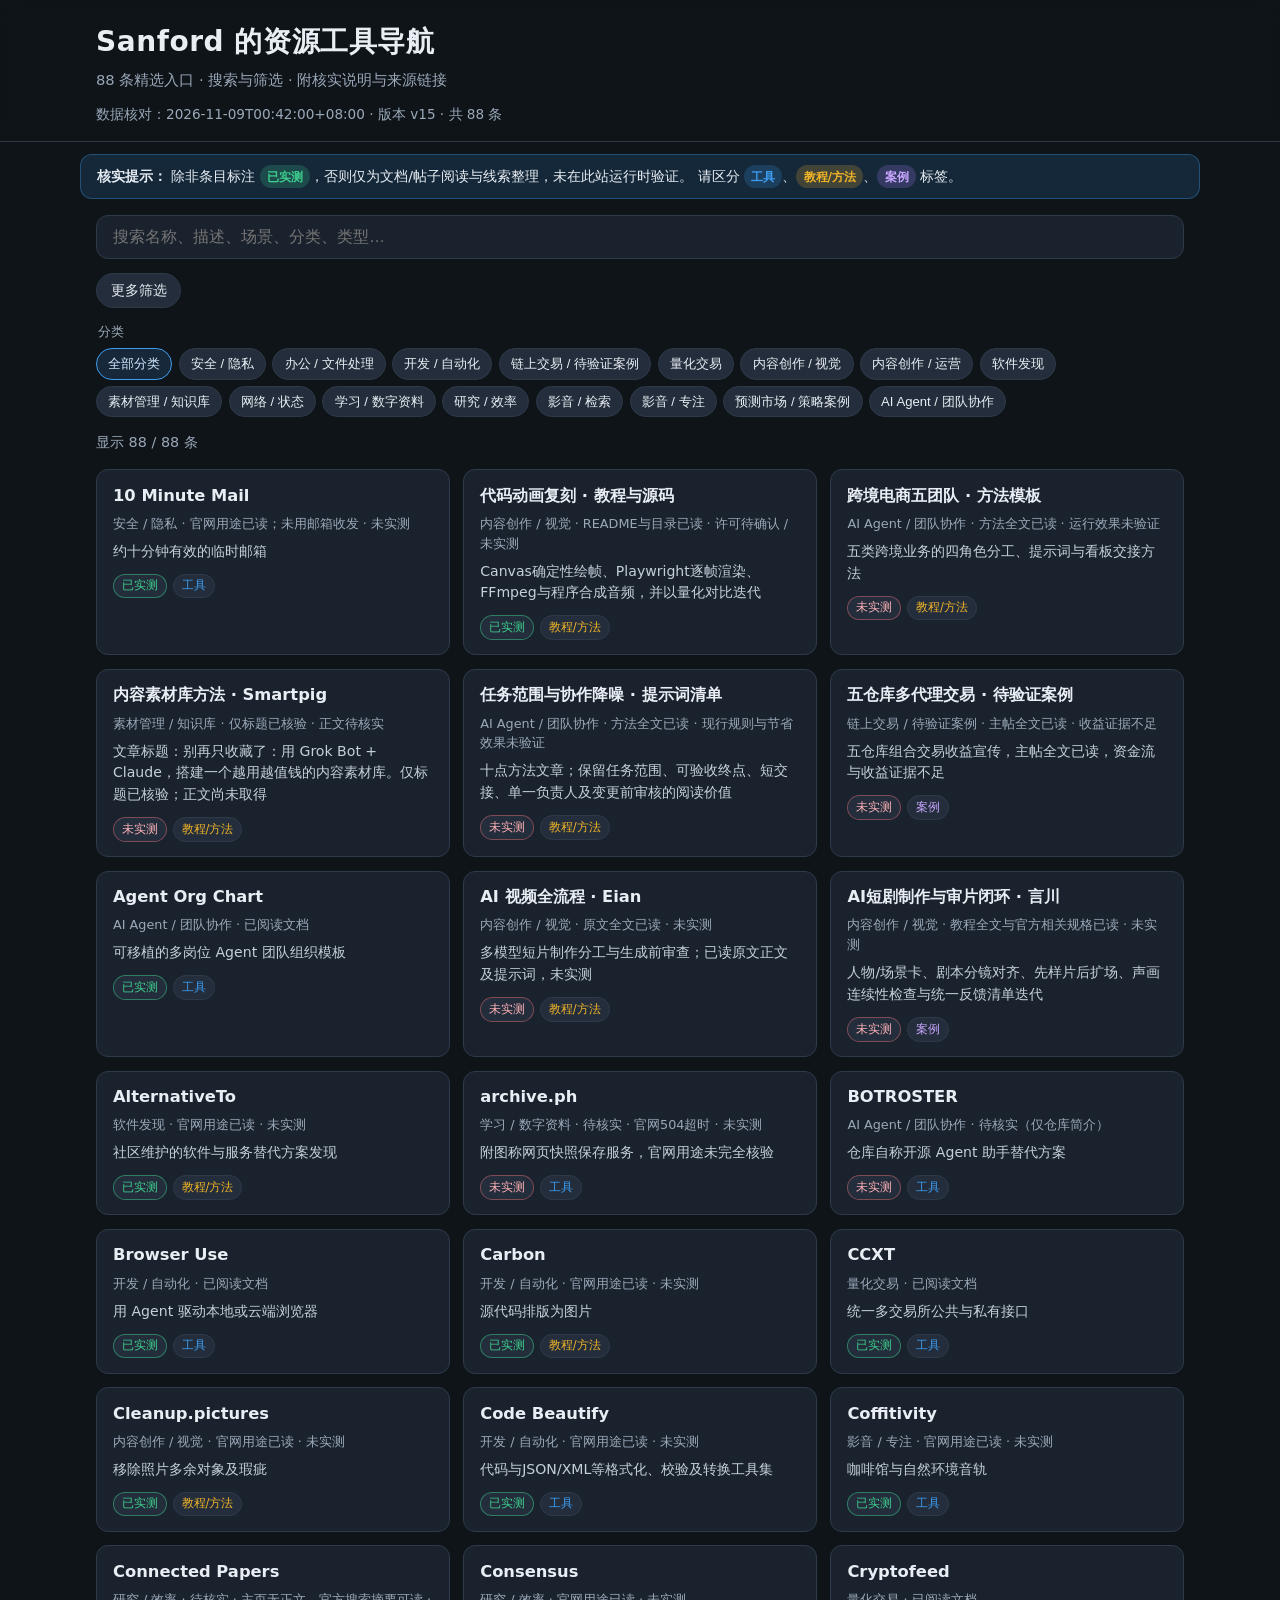
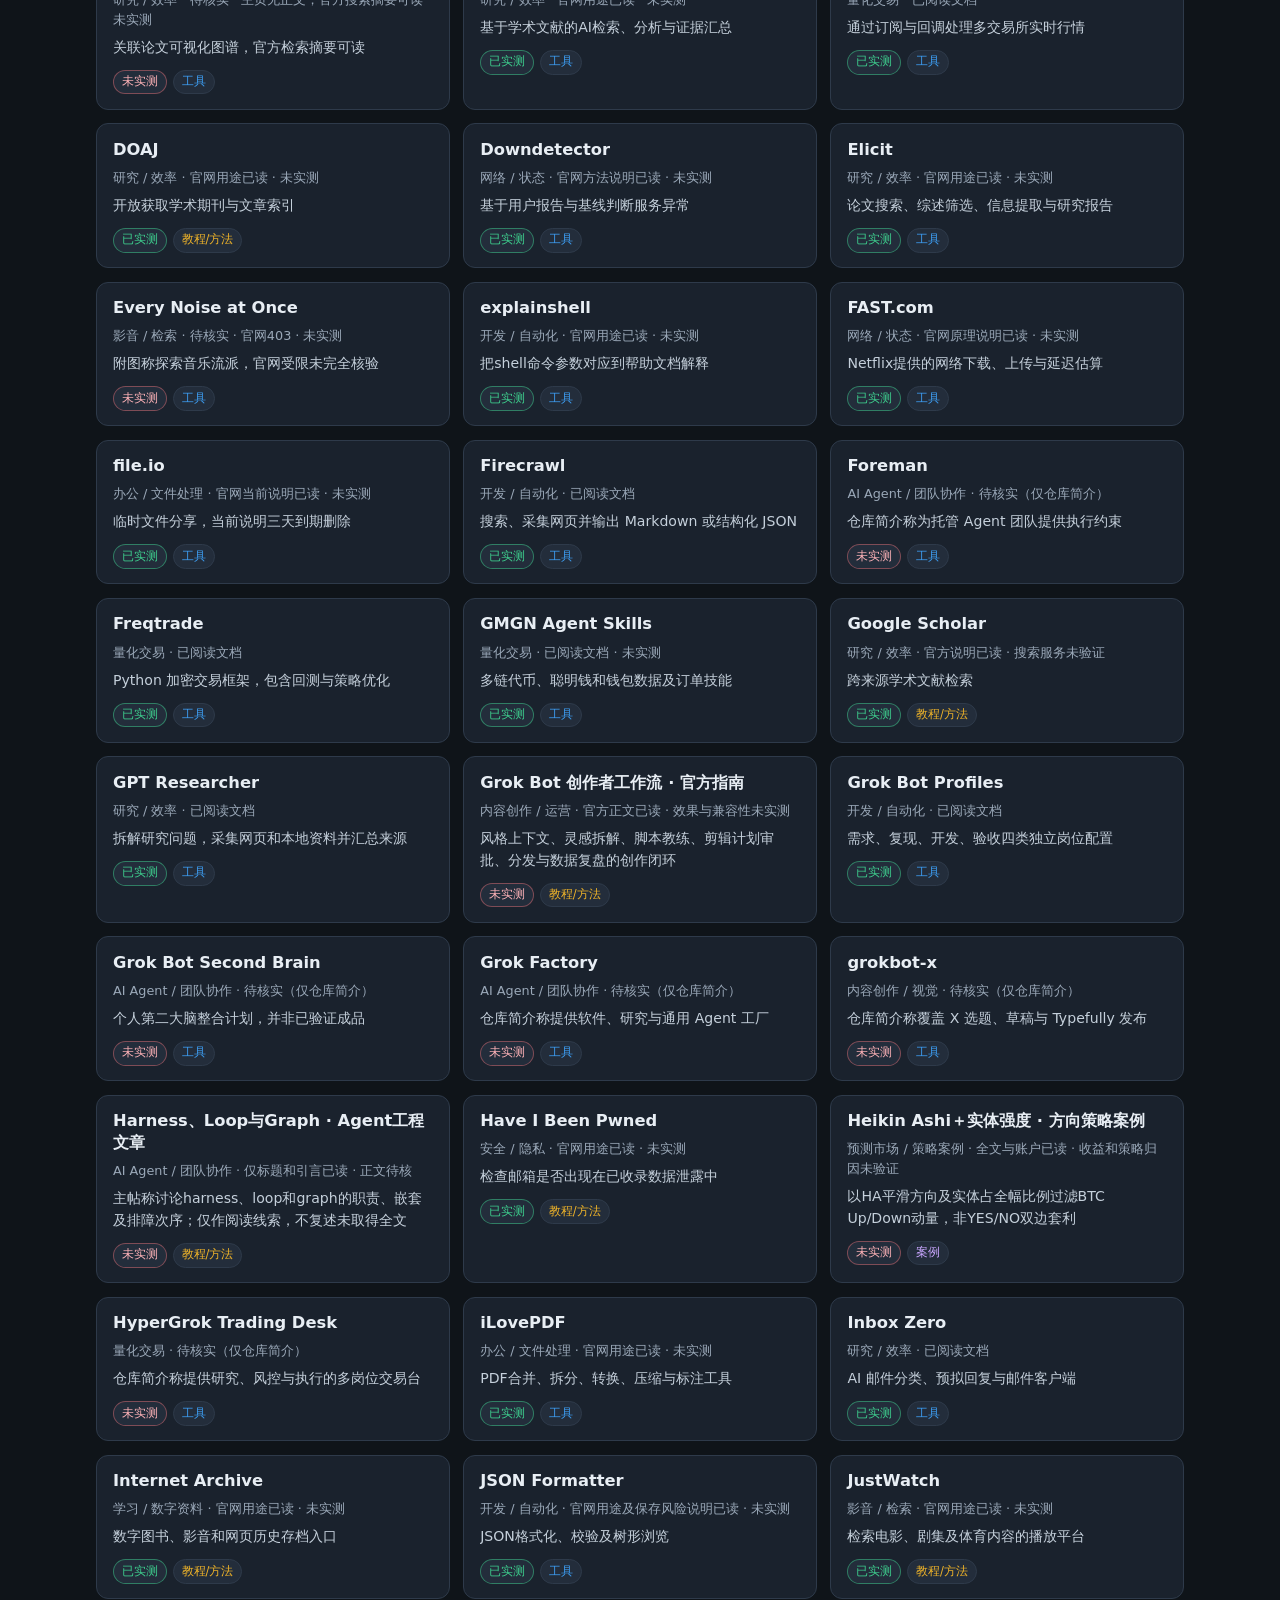
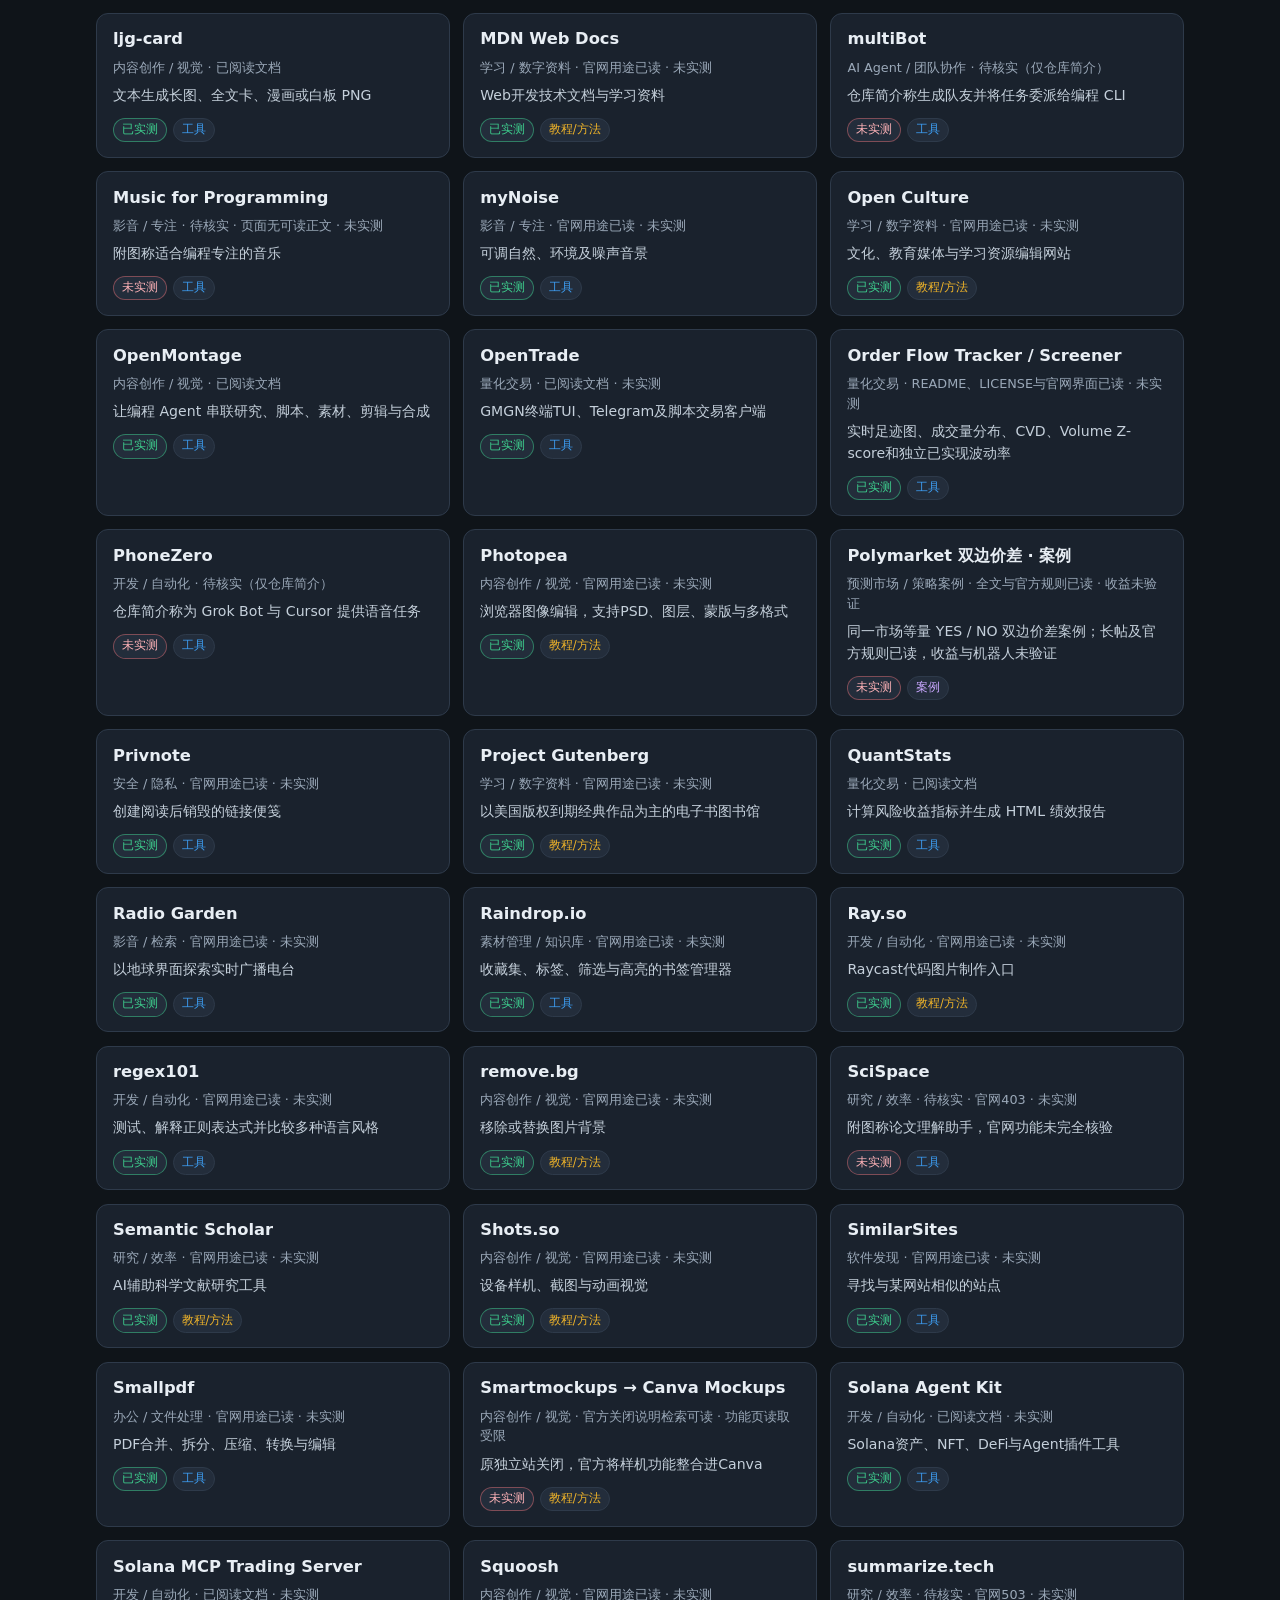
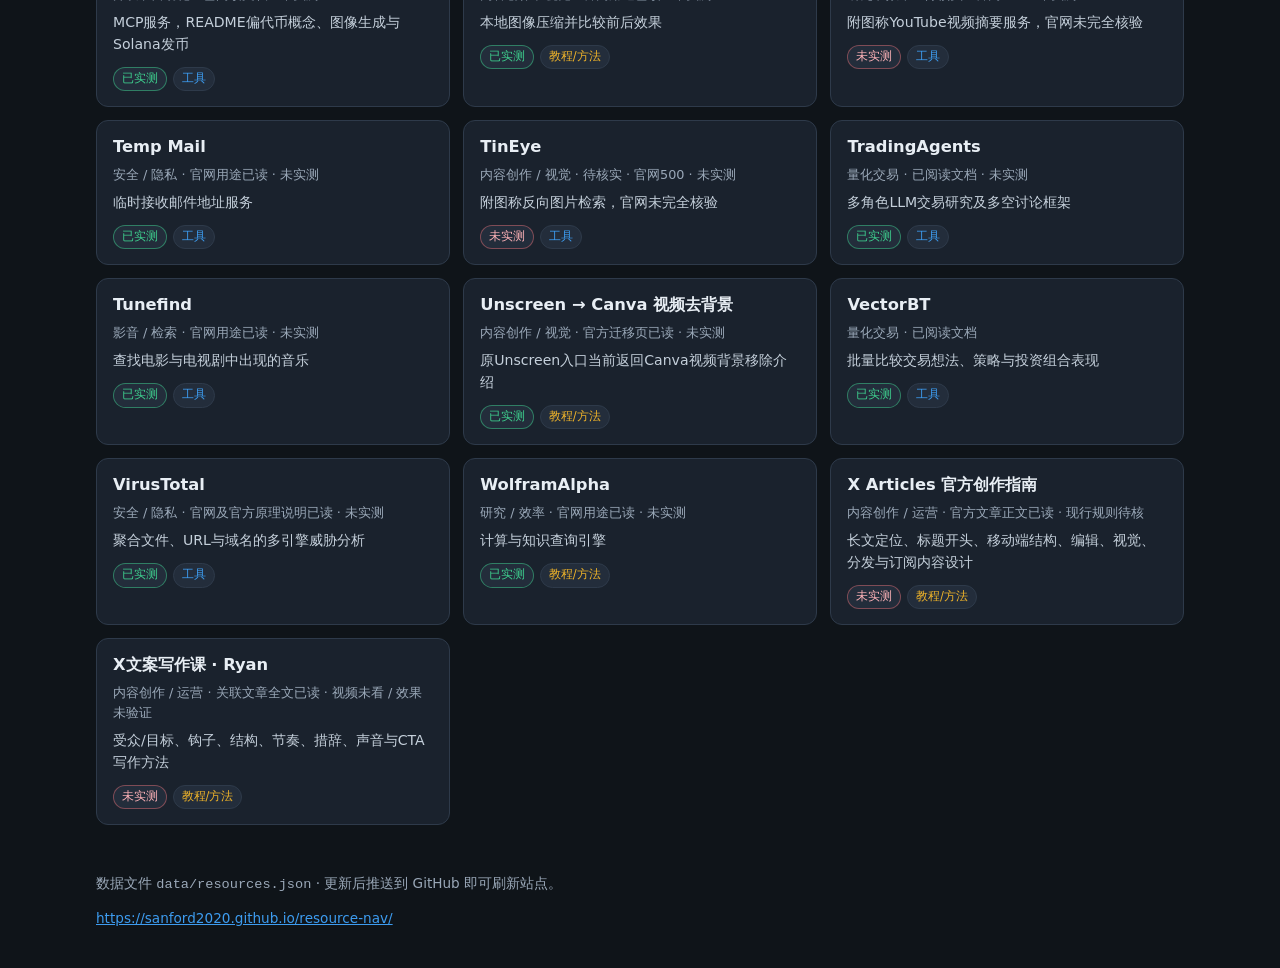
==== index.html @ 9427802a "Add Chinese static resource navigation site for GitHub Pages Ship index.html with search, filters, s" ====
<!DOCTYPE html>
<html lang="zh-CN">
<head>
  <meta charset="UTF-8" />
  <meta name="viewport" content="width=device-width, initial-scale=1" />
  <meta name="description" content="Sanford  curated tools, tutorials, and case studies with verification notes." />
  <title>Sanford 的资源工具导航</title>
  <link rel="stylesheet" href="styles.css" />
</head>
<body>
  <header class="site-header">
    <div class="header-inner">
      <div class="brand">
        <h1>Sanford 的资源工具导航</h1>
        <p class="tagline">88 条精选入口 · 搜索与筛选 · 附核实说明与来源链接</p>
      </div>
      <div class="meta-bar" id="metaBar" aria-live="polite"></div>
    </div>
  </header>

  <aside class="caveat-banner" role="note">
    <strong>核实提示：</strong>
    除非条目标注 <span class="pill pill-ok">已实测</span>，否则仅为文档/帖子阅读与线索整理，未在此站运行时验证。
    请区分 <span class="kind kind-tool">工具</span>、<span class="kind kind-tutorial">教程/方法</span>、<span class="kind kind-case">案例</span> 标签。
  </aside>

  <main class="layout">
  <section class="controls" aria-label="筛选与排序">
    <label class="search-wrap">
      <span class="visually-hidden">关键词搜索</span>
      <input type="search" id="searchInput" placeholder="搜索名称、描述、场景、分类、类型…" autocomplete="off" />
    </label>

    <button type="button" class="toggle-advanced" id="toggleAdvanced" aria-expanded="false" aria-controls="advancedFilters">
      更多筛选
    </button>

    <div id="advancedFilters" class="advanced-filters" hidden>
      <fieldset class="filter-group">
        <legend>核实状态</legend>
        <div class="chip-row" id="verifiedFilters" role="group" aria-label="核实状态筛选">
          <button type="button" class="chip is-active" data-verified="all">全部</button>
          <button type="button" class="chip" data-verified="true">已实测</button>
          <button type="button" class="chip" data-verified="false">未实测</button>
        </div>
      </fieldset>

      <fieldset class="filter-group">
        <legend>状态关键词</legend>
        <div class="chip-row" id="statusFilters" role="group" aria-label="状态筛选">
          <button type="button" class="chip is-active" data-status="all">不限</button>
          <button type="button" class="chip" data-status="已实测">含「已实测」</button>
          <button type="button" class="chip" data-status="待核">含「待核」</button>
          <button type="button" class="chip" data-status="已读">含「已读」</button>
          <button type="button" class="chip" data-status="未核实">含「未核实」</button>
        </div>
      </fieldset>

      <fieldset class="filter-group">
        <legend>内容性质</legend>
        <div class="chip-row" id="kindFilters" role="group" aria-label="内容性质">
          <button type="button" class="chip is-active" data-kind="all">全部</button>
          <button type="button" class="chip" data-kind="tool">偏工具</button>
          <button type="button" class="chip" data-kind="tutorial">偏教程</button>
          <button type="button" class="chip" data-kind="case">偏案例</button>
        </div>
      </fieldset>

      <div class="sort-row">
        <label for="sortSelect">排序</label>
        <select id="sortSelect">
          <option value="name-asc">名称 A→Z</option>
          <option value="name-desc">名称 Z→A</option>
          <option value="category-asc">分类 A→Z</option>
          <option value="category-desc">分类 Z→A</option>
          <option value="checkedAt-desc">核对时间 新→旧</option>
          <option value="checkedAt-asc">核对时间 旧→新</option>
        </select>
      </div>
    </div>

    <fieldset class="filter-group category-block">
      <legend>分类</legend>
      <div class="chip-row chip-row-wrap" id="categoryFilters" role="group" aria-label="分类筛选"></div>
    </fieldset>

    <p class="result-count" id="resultCount" aria-live="polite"></p>
  </section>

  <section class="card-grid" id="cardGrid" aria-label="资源列表"></section>
  </main>

  <div id="detailDrawer" class="detail-drawer" aria-hidden="true" aria-labelledby="detailTitle" hidden>
    <div class="drawer-backdrop" id="drawerBackdrop" tabindex="-1"></div>
    <aside class="drawer-panel" id="drawerPanel" role="dialog" aria-modal="true">
      <header class="drawer-header">
        <button type="button" class="icon-btn close-drawer" id="closeDrawer" aria-label="关闭详情">×</button>
        <h2 id="detailTitle"></h2>
        <div id="detailBadges" class="badge-row"></div>
      </header>
      <div class="drawer-body" id="drawerBody"></div>
    </aside>
  </div>

  <footer class="site-footer">
    <p>数据文件 <code>data/resources.json</code> · 更新后推送到 GitHub 即可刷新站点。</p>
    <p><a href="https://sanford2020.github.io/resource-nav/" rel="noopener">https://sanford2020.github.io/resource-nav/</a></p>
  </footer>

  <script src="app.js" defer></script>
</body>
</html>
---- styles.css ----
:root {
  --bg: #0f1419;
  --surface: #1a222d;
  --surface-2: #232d3b;
  --text: #e8eef4;
  --muted: #9aa8b8;
  --accent: #3d9cf0;
  --accent-dim: rgba(61, 156, 240, 0.15);
  --border: #2e3a4a;
  --ok: #3ecf8e;
  --warn: #f0b429;
  --danger: #f07178;
  --radius: 12px;
  --shadow: 0 12px 40px rgba(0, 0, 0, 0.35);
  --font: "PingFang SC", "Noto Sans SC", "Microsoft YaHei", system-ui, sans-serif;
}

*,
*::before,
*::after {
  box-sizing: border-box;
}

html {
  scroll-behavior: smooth;
}

body {
  margin: 0;
  font-family: var(--font);
  background: radial-gradient(1200px 600px at 10% -10%, #1a2a3f 0%, var(--bg) 55%);
  color: var(--text);
  line-height: 1.55;
  min-height: 100vh;
}

.visually-hidden {
  position: absolute;
  width: 1px;
  height: 1px;
  padding: 0;
  margin: -1px;
  overflow: hidden;
  clip: rect(0, 0, 0, 0);
  border: 0;
}

.site-header {
  border-bottom: 1px solid var(--border);
  background: rgba(15, 20, 25, 0.85);
  backdrop-filter: blur(10px);
  position: sticky;
  top: 0;
  z-index: 20;
}

.header-inner {
  max-width: 1120px;
  margin: 0 auto;
  padding: 1.25rem 1rem 1rem;
}

.brand h1 {
  margin: 0;
  font-size: clamp(1.35rem, 4vw, 1.75rem);
  font-weight: 700;
  letter-spacing: 0.02em;
}

.tagline {
  margin: 0.35rem 0 0;
  color: var(--muted);
  font-size: 0.92rem;
}

.meta-bar {
  margin-top: 0.75rem;
  font-size: 0.85rem;
  color: var(--muted);
}

.caveat-banner {
  max-width: 1120px;
  margin: 0.75rem auto 0;
  padding: 0.65rem 1rem;
  background: var(--accent-dim);
  border: 1px solid rgba(61, 156, 240, 0.35);
  border-radius: var(--radius);
  font-size: 0.88rem;
}

.layout {
  max-width: 1120px;
  margin: 0 auto;
  padding: 1rem;
}

.pill,
.kind {
  display: inline-block;
  padding: 0.1rem 0.45rem;
  border-radius: 999px;
  font-size: 0.78rem;
  font-weight: 600;
}

.pill-ok {
  background: rgba(62, 207, 142, 0.2);
  color: var(--ok);
}

.kind-tool {
  background: rgba(61, 156, 240, 0.2);
  color: var(--accent);
}

.kind-tutorial {
  background: rgba(240, 180, 41, 0.2);
  color: var(--warn);
}

.kind-case {
  background: rgba(176, 130, 255, 0.2);
  color: #c9a7ff;
}

.controls {
  display: flex;
  flex-direction: column;
  gap: 0.85rem;
}

.search-wrap input {
  width: 100%;
  padding: 0.75rem 1rem;
  border-radius: var(--radius);
  border: 1px solid var(--border);
  background: var(--surface);
  color: var(--text);
  font-size: 1rem;
}

.search-wrap input:focus {
  outline: 2px solid var(--accent);
  outline-offset: 1px;
}

.toggle-advanced {
  align-self: flex-start;
  background: var(--surface-2);
  border: 1px solid var(--border);
  color: var(--text);
  padding: 0.45rem 0.85rem;
  border-radius: 999px;
  cursor: pointer;
  font-size: 0.88rem;
}

.toggle-advanced:hover {
  border-color: var(--accent);
}

.advanced-filters {
  display: grid;
  gap: 0.75rem;
  padding: 0.85rem;
  background: var(--surface);
  border-radius: var(--radius);
  border: 1px solid var(--border);
}

.advanced-filters[hidden] {
  display: none !important;
}

.filter-group {
  border: 0;
  margin: 0;
  padding: 0;
}

.filter-group legend {
  font-size: 0.82rem;
  color: var(--muted);
  margin-bottom: 0.4rem;
}

.chip-row {
  display: flex;
  flex-wrap: wrap;
  gap: 0.4rem;
}

.chip-row-wrap {
  max-height: 9.5rem;
  overflow: auto;
}

.chip {
  border: 1px solid var(--border);
  background: var(--surface-2);
  color: var(--text);
  border-radius: 999px;
  padding: 0.35rem 0.7rem;
  font-size: 0.82rem;
  cursor: pointer;
  transition: border-color 0.15s, background 0.15s;
}

.chip:hover {
  border-color: var(--accent);
}

.chip.is-active {
  background: var(--accent-dim);
  border-color: var(--accent);
  color: #cfe8ff;
}

.sort-row {
  display: flex;
  align-items: center;
  gap: 0.5rem;
  flex-wrap: wrap;
}

.sort-row select {
  flex: 1;
  min-width: 12rem;
  padding: 0.45rem 0.6rem;
  border-radius: 8px;
  border: 1px solid var(--border);
  background: var(--surface-2);
  color: var(--text);
}

.result-count {
  margin: 0;
  color: var(--muted);
  font-size: 0.9rem;
}

.card-grid {
  display: grid;
  grid-template-columns: repeat(auto-fill, minmax(min(100%, 300px), 1fr));
  gap: 0.85rem;
  margin-top: 1rem;
}

.card {
  background: var(--surface);
  border: 1px solid var(--border);
  border-radius: var(--radius);
  padding: 0.9rem 1rem;
  cursor: pointer;
  text-align: left;
  color: inherit;
  font: inherit;
  display: flex;
  flex-direction: column;
  gap: 0.45rem;
  transition: transform 0.12s, border-color 0.12s, box-shadow 0.12s;
}

.card:hover,
.card:focus-visible {
  border-color: var(--accent);
  transform: translateY(-2px);
  box-shadow: var(--shadow);
  outline: none;
}

.card-title {
  margin: 0;
  font-size: 1.02rem;
  font-weight: 650;
  line-height: 1.35;
}

.card-meta {
  font-size: 0.8rem;
  color: var(--muted);
}

.card-desc {
  margin: 0;
  font-size: 0.88rem;
  color: #c5d0db;
  display: -webkit-box;
  -webkit-line-clamp: 3;
  -webkit-box-orient: vertical;
  overflow: hidden;
}

.badge-row {
  display: flex;
  flex-wrap: wrap;
  gap: 0.35rem;
  margin-top: 0.25rem;
}

.badge {
  font-size: 0.72rem;
  padding: 0.15rem 0.5rem;
  border-radius: 999px;
  border: 1px solid var(--border);
  background: var(--surface-2);
}

.badge.verified {
  border-color: rgba(62, 207, 142, 0.5);
  color: var(--ok);
}

.badge.unverified {
  border-color: rgba(240, 113, 120, 0.45);
  color: #ffb3b8;
}

.badge.kind-tool { color: var(--accent); }
.badge.kind-tutorial { color: var(--warn); }
.badge.kind-case { color: #c9a7ff; }

.detail-drawer {
  position: fixed;
  inset: 0;
  z-index: 100;
  display: flex;
  justify-content: flex-end;
  pointer-events: none;
}

.detail-drawer:not([hidden]) {
  pointer-events: auto;
}

.detail-drawer[hidden] {
  display: none;
}

.drawer-backdrop {
  position: absolute;
  inset: 0;
  background: rgba(0, 0, 0, 0.55);
  opacity: 0;
  transition: opacity 0.2s;
}

.detail-drawer.is-open .drawer-backdrop {
  opacity: 1;
}

.drawer-panel {
  position: relative;
  width: min(100%, 520px);
  height: 100%;
  background: var(--surface);
  border-left: 1px solid var(--border);
  box-shadow: var(--shadow);
  display: flex;
  flex-direction: column;
  transform: translateX(100%);
  transition: transform 0.22s ease-out;
  overflow: hidden;
}

.detail-drawer.is-open .drawer-panel {
  transform: translateX(0);
}

.drawer-header {
  padding: 1rem 1rem 0.5rem;
  border-bottom: 1px solid var(--border);
  position: relative;
}

.drawer-header h2 {
  margin: 0 2rem 0.5rem 0;
  font-size: 1.15rem;
  line-height: 1.4;
}

.drawer-body {
  padding: 1rem;
  overflow: auto;
  flex: 1;
}

.icon-btn {
  position: absolute;
  top: 0.65rem;
  right: 0.65rem;
  width: 2.25rem;
  height: 2.25rem;
  border: 0;
  border-radius: 8px;
  background: var(--surface-2);
  color: var(--text);
  font-size: 1.35rem;
  line-height: 1;
  cursor: pointer;
}

.detail-section {
  margin-bottom: 1.1rem;
}

.detail-section h3 {
  margin: 0 0 0.4rem;
  font-size: 0.82rem;
  text-transform: uppercase;
  letter-spacing: 0.06em;
  color: var(--muted);
}

.detail-section p,
.detail-section li {
  margin: 0.25rem 0;
  font-size: 0.92rem;
}

.detail-section ul {
  margin: 0;
  padding-left: 1.2rem;
}

.link-list {
  list-style: none;
  padding: 0;
  margin: 0;
  display: flex;
  flex-direction: column;
  gap: 0.35rem;
}

.link-list a {
  color: var(--accent);
  word-break: break-all;
}

.link-list a:hover {
  text-decoration: underline;
}

.caveat-inline {
  padding: 0.65rem 0.75rem;
  background: rgba(240, 113, 120, 0.1);
  border: 1px solid rgba(240, 113, 120, 0.35);
  border-radius: 8px;
  font-size: 0.86rem;
}

.site-footer {
  max-width: 1120px;
  margin: 2rem auto 2.5rem;
  padding: 0 1rem;
  color: var(--muted);
  font-size: 0.85rem;
}

.site-footer a {
  color: var(--accent);
}

@media (max-width: 640px) {
  .drawer-panel {
    width: 100%;
  }

  .caveat-banner {
    margin-left: 1rem;
    margin-right: 1rem;
  }
}
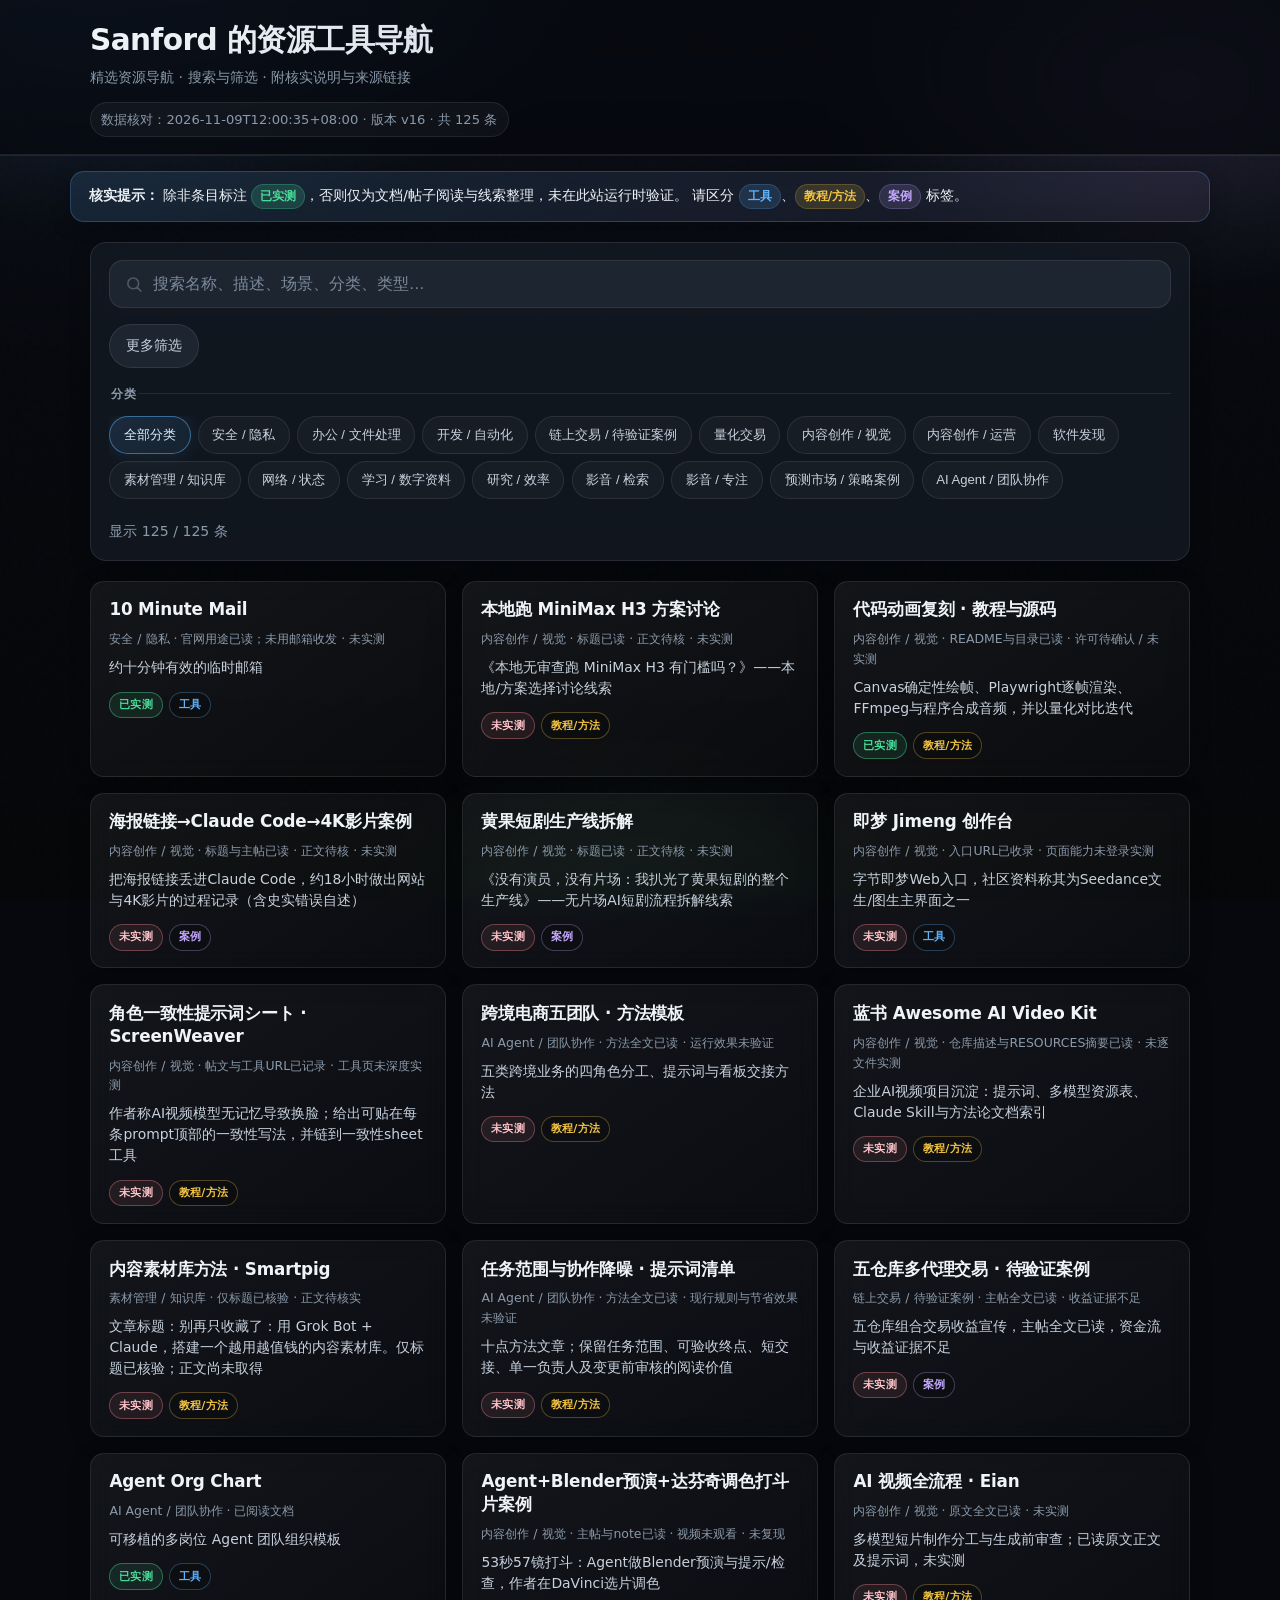
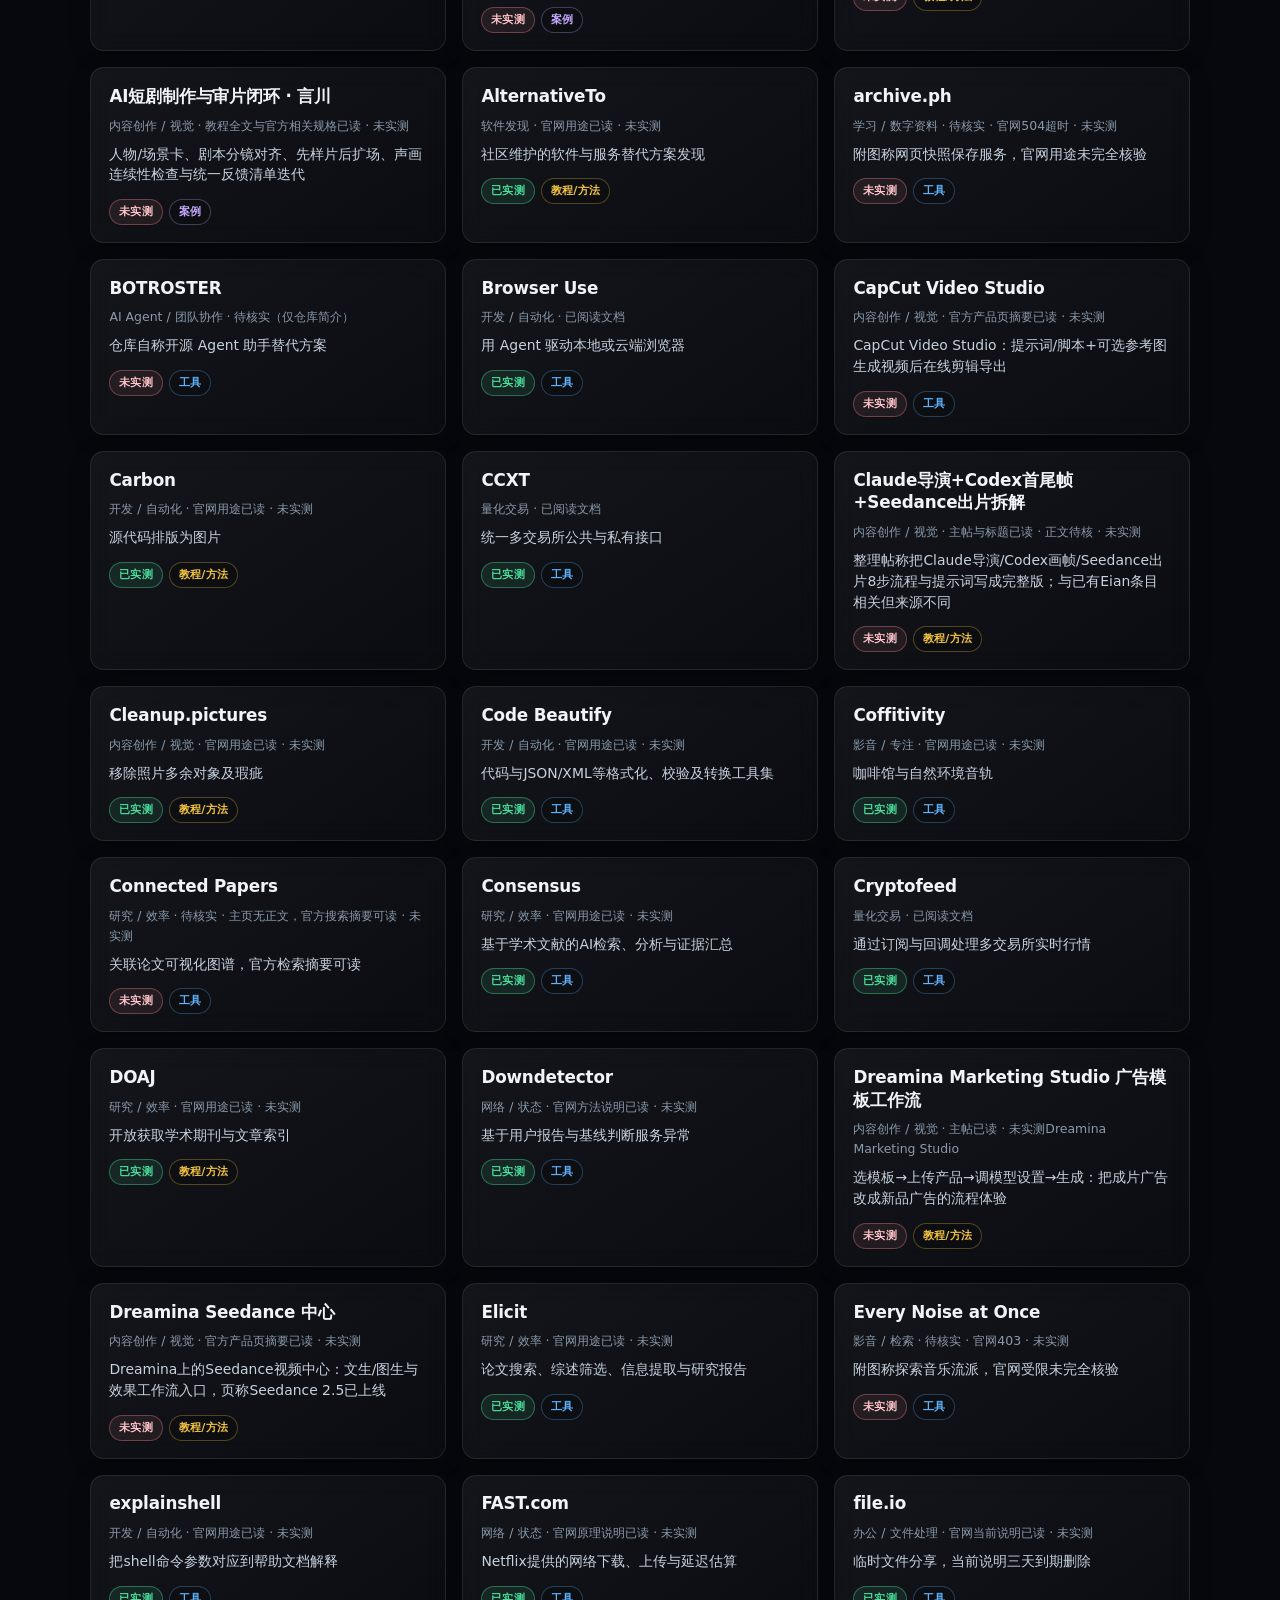
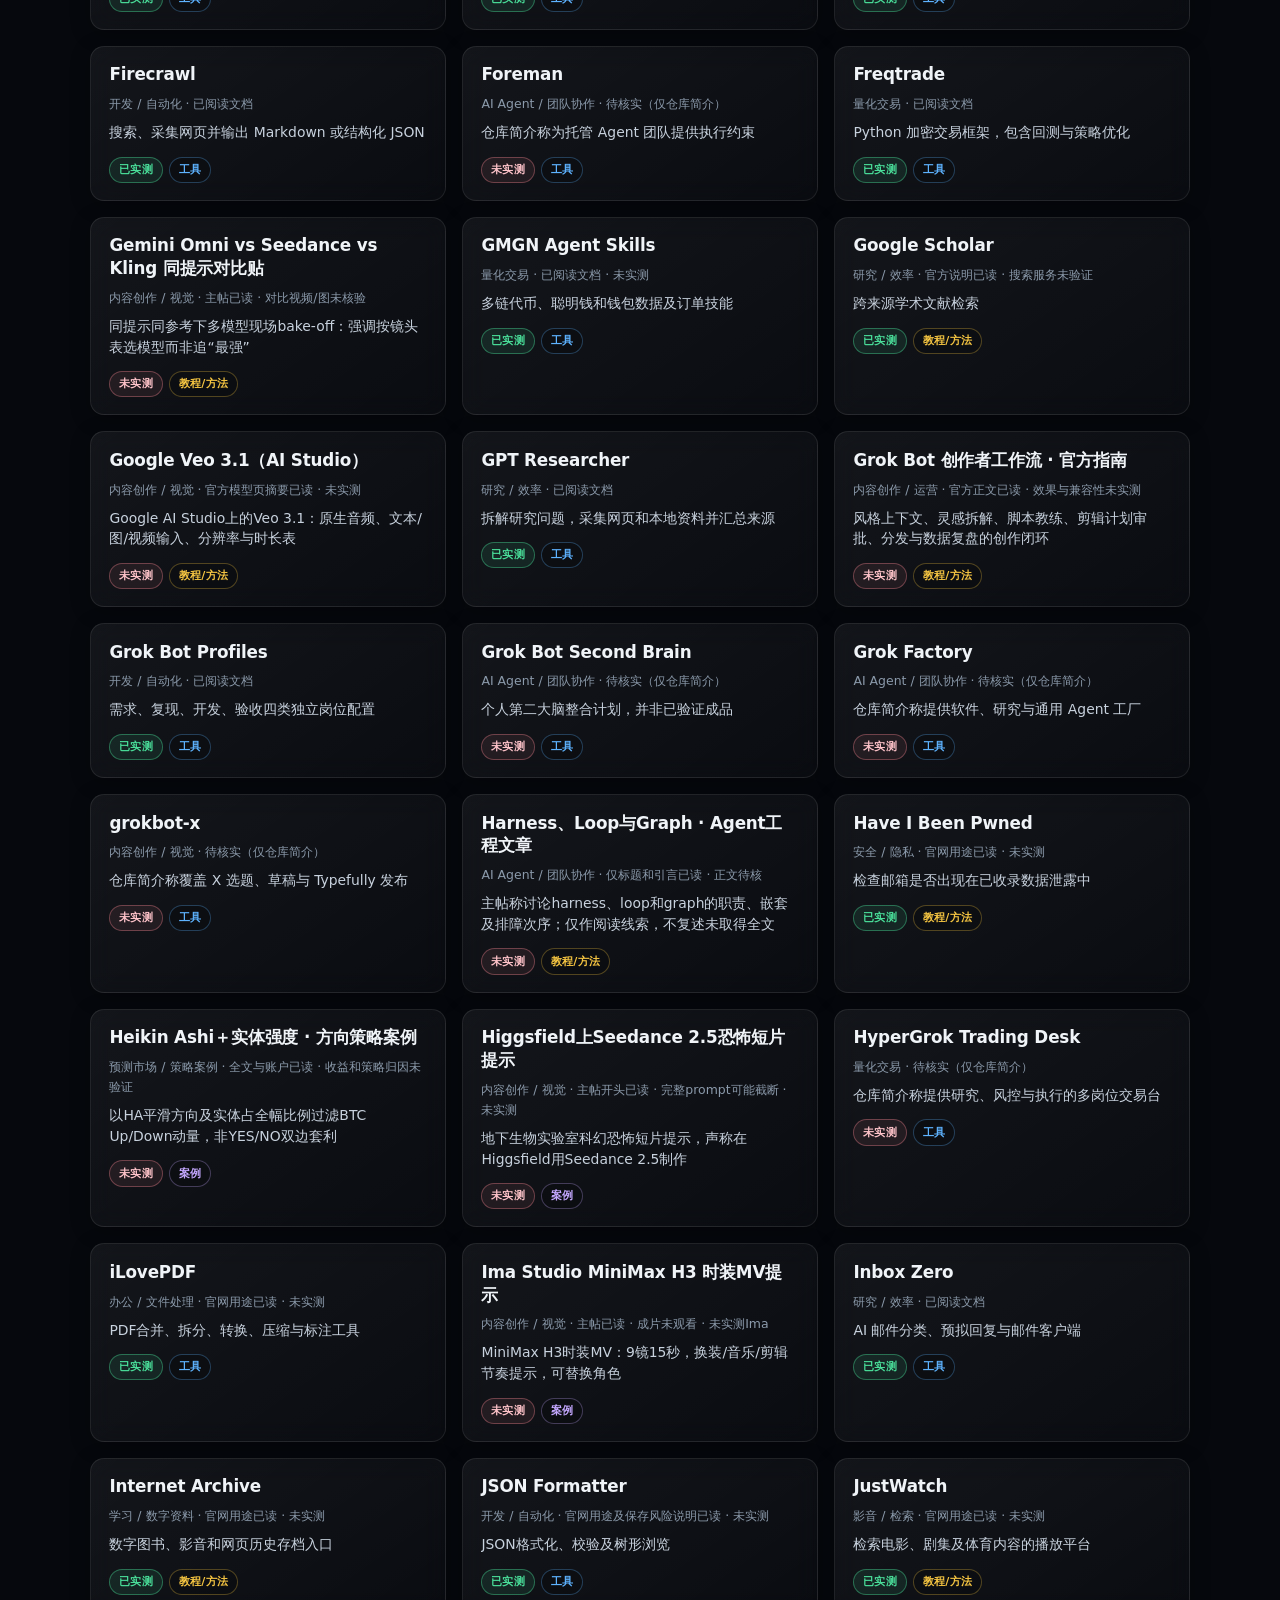
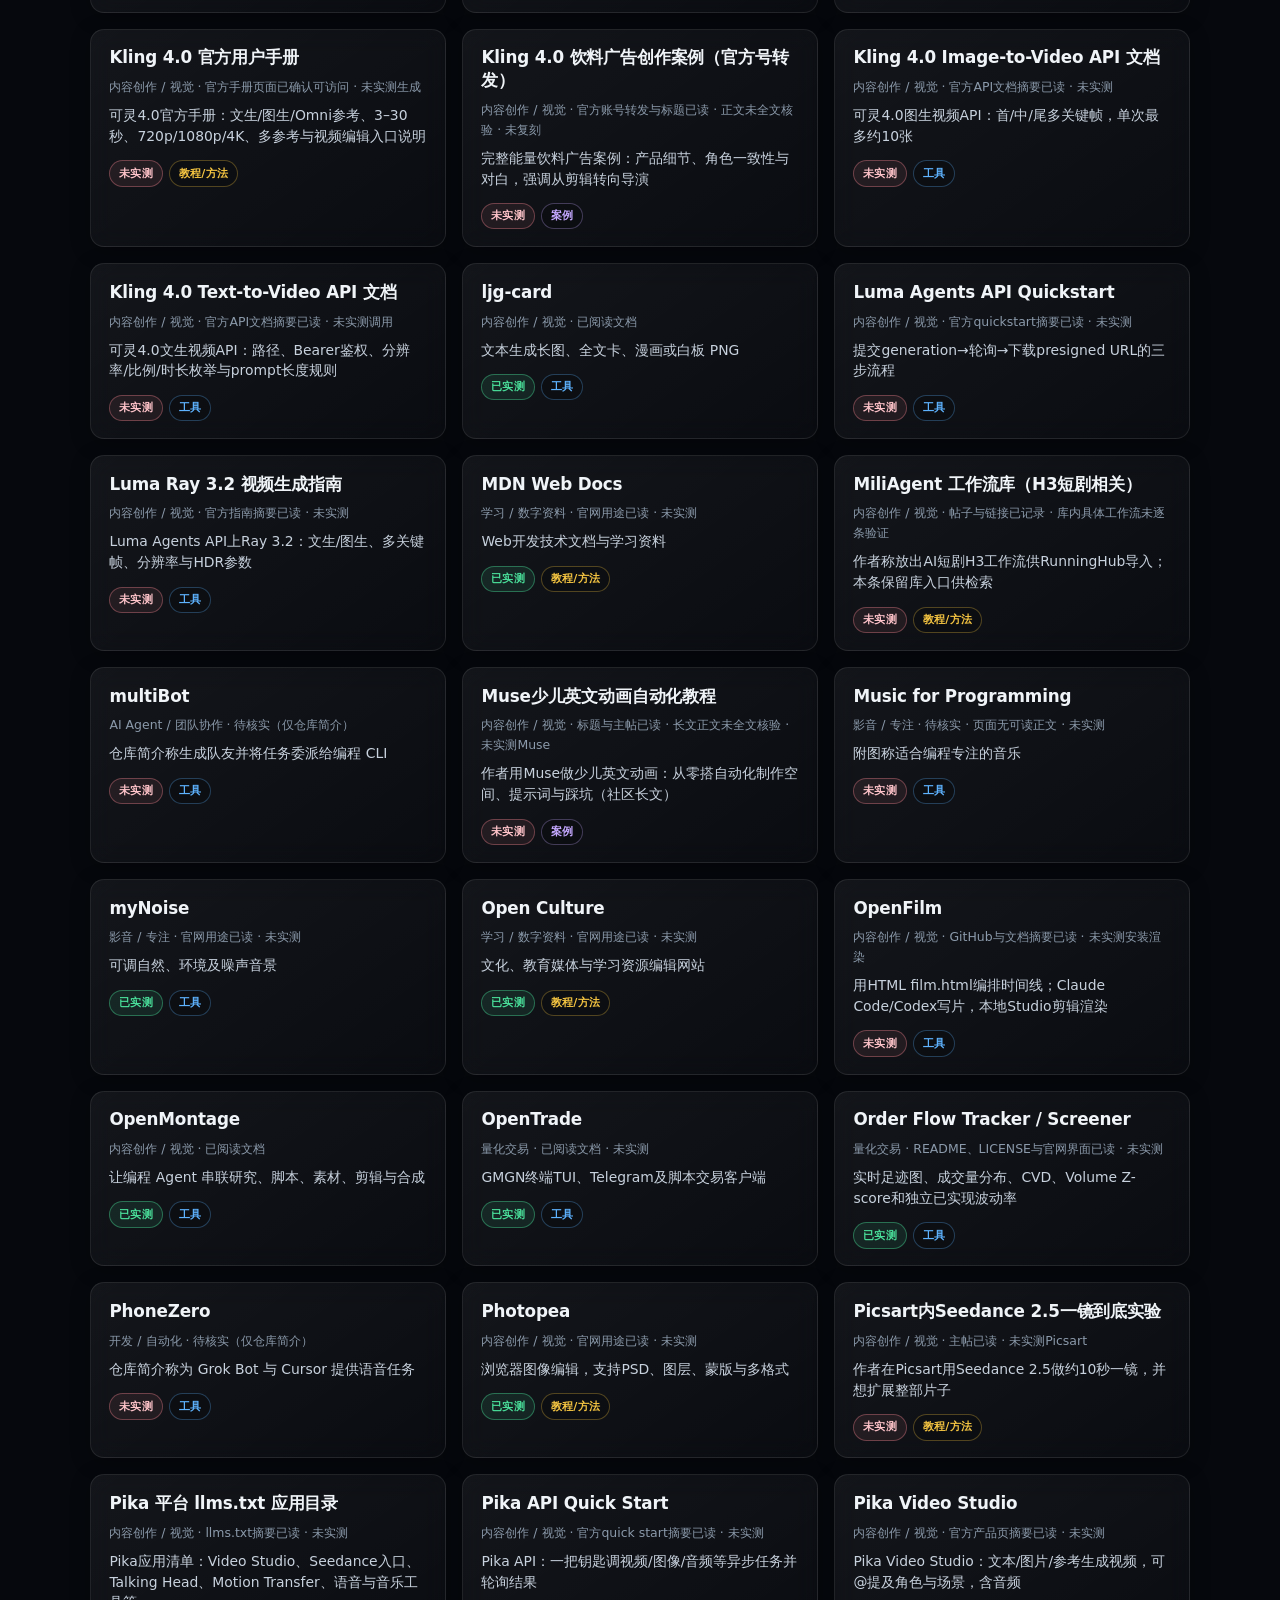
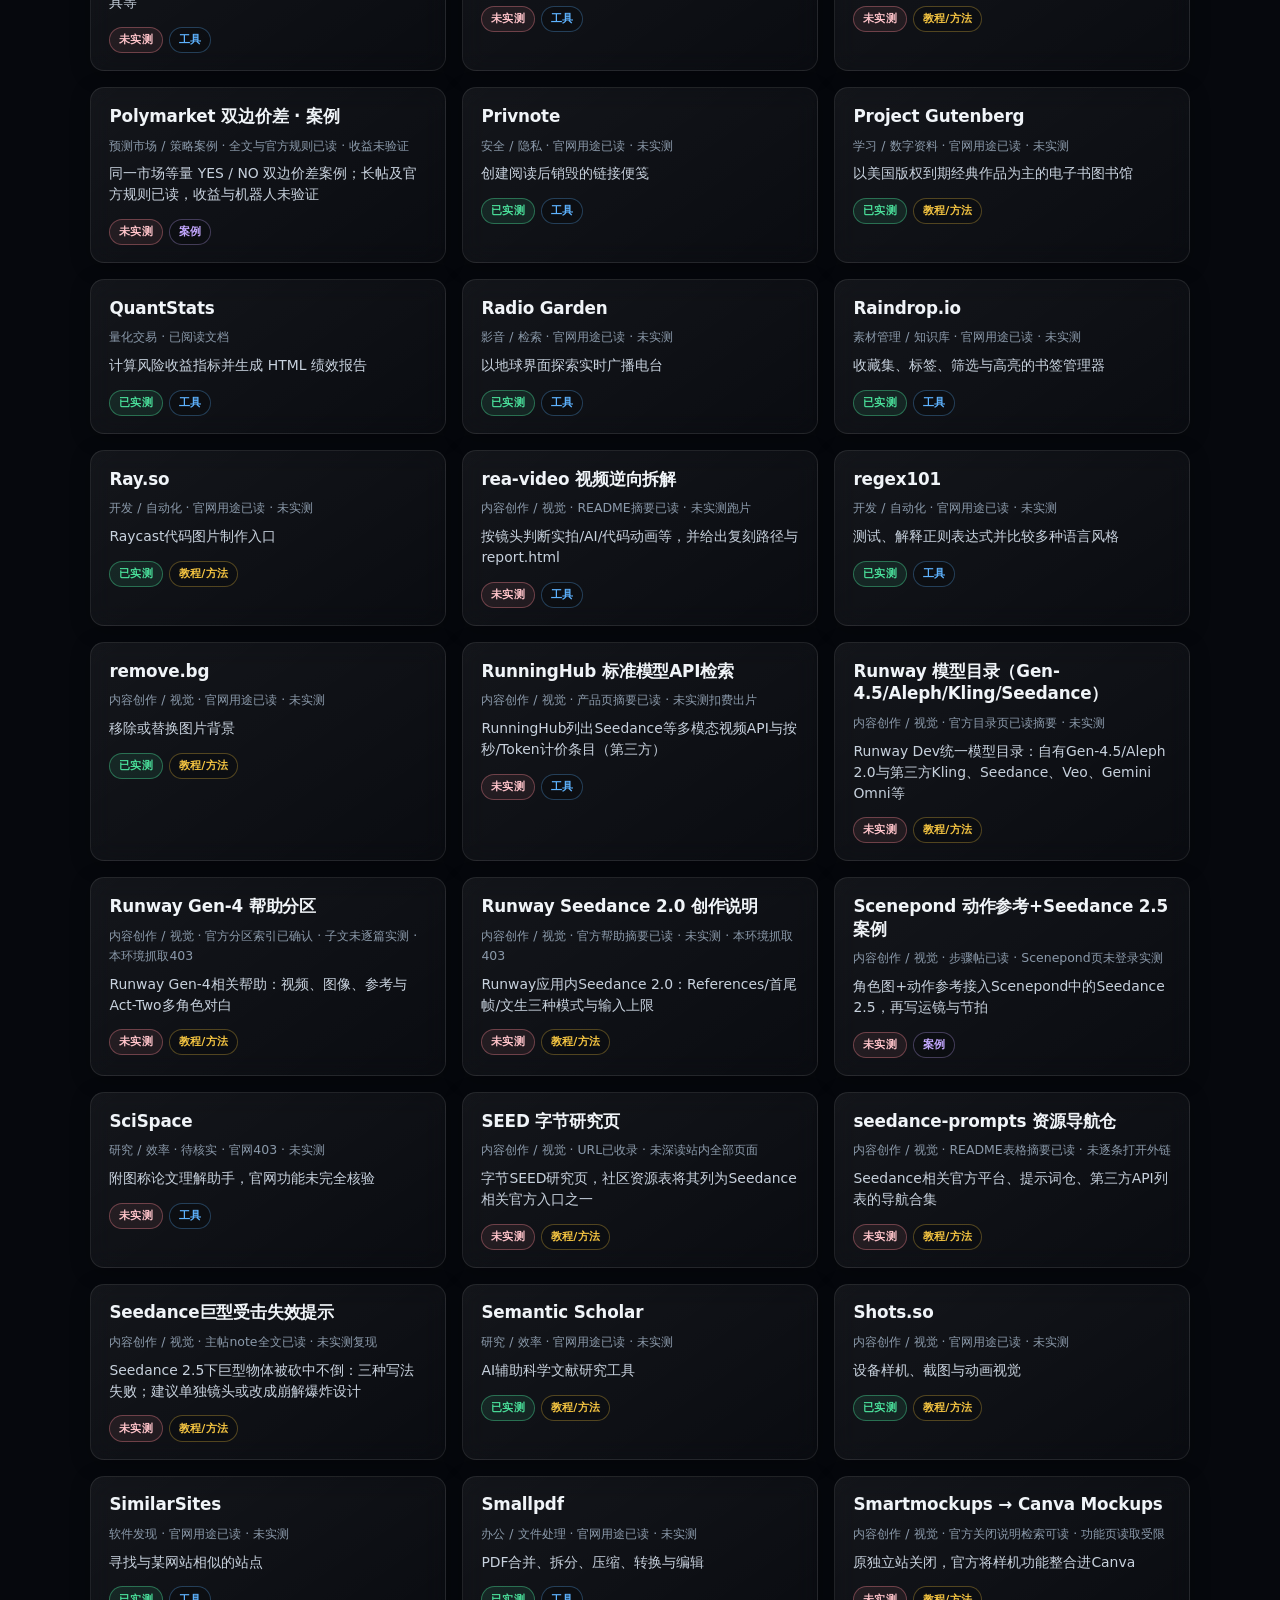
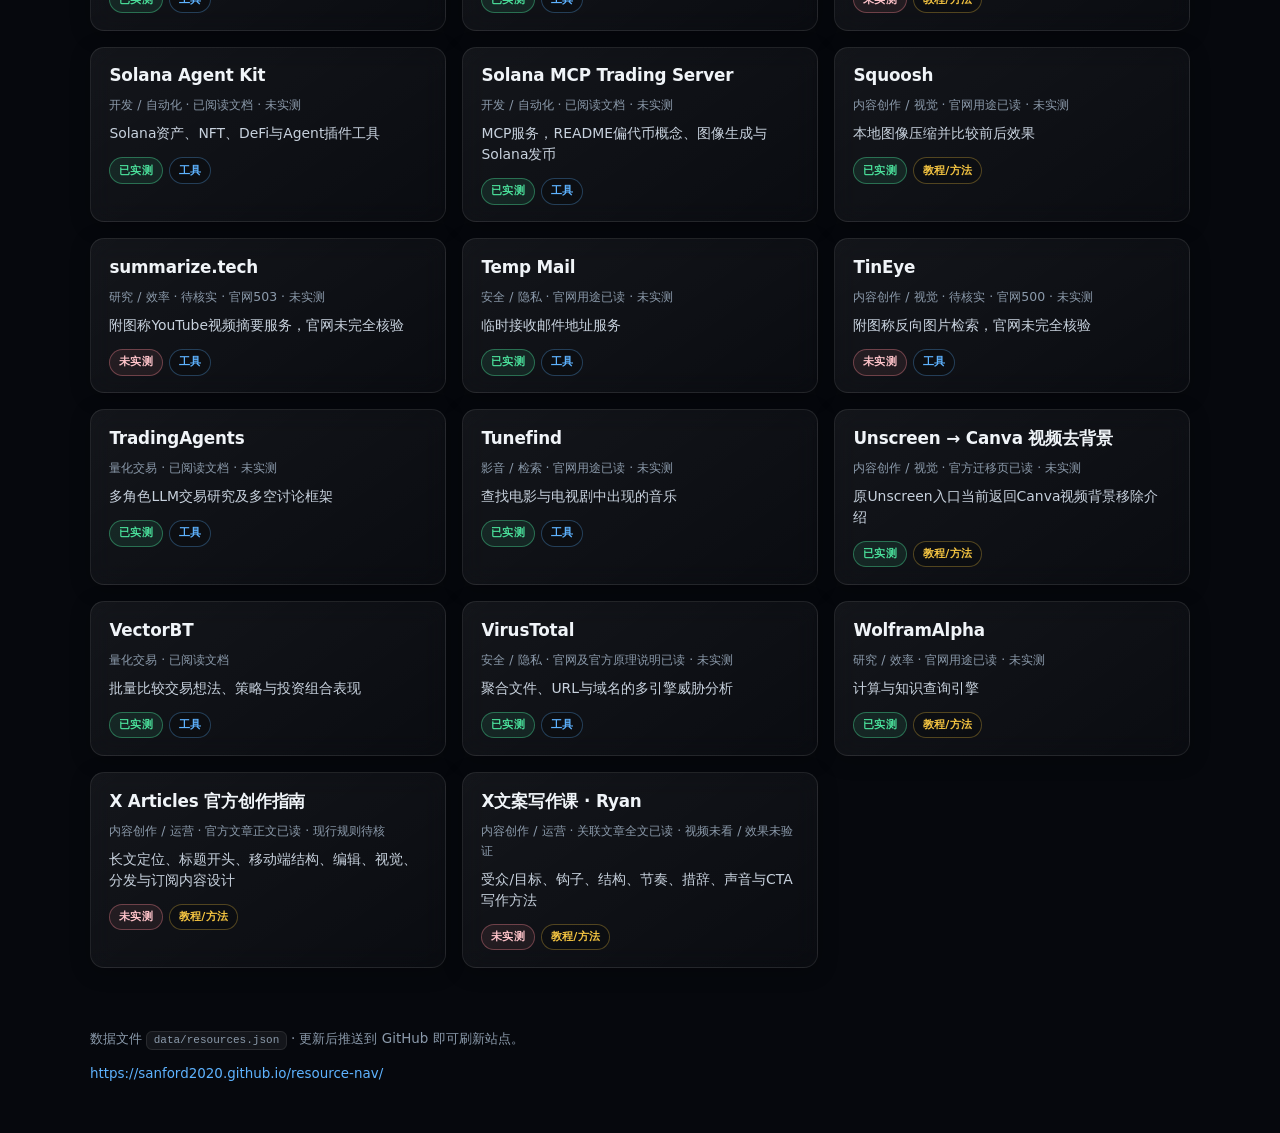
==== commit d28c00a9: "style: premium dark UI polish for resource-nav Co-authored-by: sanford <Sanford2020@users.noreply.gi" ====
--- a/index.html
+++ b/index.html
@@ -4,6 +4,8 @@
   <meta charset="UTF-8" />
   <meta name="viewport" content="width=device-width, initial-scale=1" />
   <meta name="description" content="Sanford  curated tools, tutorials, and case studies with verification notes." />
+  <meta name="theme-color" content="#06080d" />
+  <meta name="color-scheme" content="dark" />
   <title>Sanford 的资源工具导航</title>
   <link rel="stylesheet" href="styles.css" />
 </head>
@@ -12,7 +14,7 @@
     <div class="header-inner">
       <div class="brand">
         <h1>Sanford 的资源工具导航</h1>
-        <p class="tagline">88 条精选入口 · 搜索与筛选 · 附核实说明与来源链接</p>
+        <p class="tagline">精选资源导航 · 搜索与筛选 · 附核实说明与来源链接</p>
       </div>
       <div class="meta-bar" id="metaBar" aria-live="polite"></div>
     </div>
--- a/styles.css
+++ b/styles.css
@@ -1,18 +1,32 @@
 :root {
-  --bg: #0f1419;
-  --surface: #1a222d;
-  --surface-2: #232d3b;
-  --text: #e8eef4;
-  --muted: #9aa8b8;
-  --accent: #3d9cf0;
-  --accent-dim: rgba(61, 156, 240, 0.15);
-  --border: #2e3a4a;
-  --ok: #3ecf8e;
-  --warn: #f0b429;
-  --danger: #f07178;
-  --radius: 12px;
-  --shadow: 0 12px 40px rgba(0, 0, 0, 0.35);
+  --bg: #06080d;
+  --bg-elevated: #0c1018;
+  --surface: rgba(22, 28, 38, 0.72);
+  --surface-solid: #151b26;
+  --surface-2: rgba(32, 40, 54, 0.85);
+  --glass: rgba(255, 255, 255, 0.04);
+  --glass-border: rgba(255, 255, 255, 0.08);
+  --text: #f0f4f8;
+  --text-secondary: #c8d2de;
+  --muted: #8b9aab;
+  --accent: #5eb3ff;
+  --accent-glow: rgba(94, 179, 255, 0.35);
+  --accent-dim: rgba(94, 179, 255, 0.14);
+  --border: rgba(255, 255, 255, 0.09);
+  --border-strong: rgba(255, 255, 255, 0.14);
+  --ok: #4ade9a;
+  --warn: #f5c542;
+  --danger: #ff8a94;
+  --violet: #c4a8ff;
+  --radius: 14px;
+  --radius-sm: 10px;
+  --shadow-sm: 0 4px 20px rgba(0, 0, 0, 0.25);
+  --shadow: 0 16px 48px rgba(0, 0, 0, 0.45);
+  --shadow-glow: 0 0 0 1px rgba(94, 179, 255, 0.12), 0 12px 40px rgba(0, 0, 0, 0.4);
   --font: "PingFang SC", "Noto Sans SC", "Microsoft YaHei", system-ui, sans-serif;
+  --ease-out: cubic-bezier(0.22, 1, 0.36, 1);
+  --ease-spring: cubic-bezier(0.34, 1.2, 0.64, 1);
+  --blur: 16px;
 }
 
 *,
@@ -28,10 +42,31 @@
 body {
   margin: 0;
   font-family: var(--font);
-  background: radial-gradient(1200px 600px at 10% -10%, #1a2a3f 0%, var(--bg) 55%);
   color: var(--text);
-  line-height: 1.55;
+  line-height: 1.6;
   min-height: 100vh;
+  background-color: var(--bg);
+  background-image:
+    radial-gradient(ellipse 900px 500px at 8% -5%, rgba(94, 179, 255, 0.18) 0%, transparent 55%),
+    radial-gradient(ellipse 700px 400px at 92% 10%, rgba(196, 168, 255, 0.12) 0%, transparent 50%),
+    radial-gradient(ellipse 600px 350px at 50% 100%, rgba(74, 222, 154, 0.06) 0%, transparent 45%),
+    linear-gradient(180deg, var(--bg-elevated) 0%, var(--bg) 40%, #050608 100%);
+  background-attachment: fixed;
+}
+
+body::before {
+  content: "";
+  position: fixed;
+  inset: 0;
+  pointer-events: none;
+  opacity: 0.4;
+  background-image: url("data:image/svg+xml,%3Csvg viewBox='0 0 256 256' xmlns='http://www.w3.org/2000/svg'%3E%3Cfilter id='n'%3E%3CfeTurbulence type='fractalNoise' baseFrequency='0.85' numOctaves='4' stitchTiles='stitch'/%3E%3C/filter%3E%3Crect width='100%25' height='100%25' filter='url(%23n)' opacity='0.04'/%3E%3C/svg%3E");
+  z-index: 0;
+}
+
+body > * {
+  position: relative;
+  z-index: 1;
 }
 
 .visually-hidden {
@@ -45,128 +80,217 @@
   border: 0;
 }
 
+/* —— Header —— */
 .site-header {
   border-bottom: 1px solid var(--border);
-  background: rgba(15, 20, 25, 0.85);
-  backdrop-filter: blur(10px);
+  background: rgba(6, 8, 13, 0.72);
+  backdrop-filter: blur(var(--blur)) saturate(1.2);
+  -webkit-backdrop-filter: blur(var(--blur)) saturate(1.2);
   position: sticky;
   top: 0;
   z-index: 20;
+  box-shadow: 0 1px 0 var(--glass-border);
 }
 
 .header-inner {
-  max-width: 1120px;
+  max-width: 1140px;
   margin: 0 auto;
-  padding: 1.25rem 1rem 1rem;
+  padding: 1.35rem 1.25rem 1.1rem;
 }
 
 .brand h1 {
   margin: 0;
-  font-size: clamp(1.35rem, 4vw, 1.75rem);
+  font-size: clamp(1.4rem, 4.2vw, 1.85rem);
   font-weight: 700;
-  letter-spacing: 0.02em;
+  letter-spacing: -0.02em;
+  line-height: 1.25;
+  background: linear-gradient(135deg, var(--text) 0%, var(--text-secondary) 70%, var(--muted) 100%);
+  -webkit-background-clip: text;
+  background-clip: text;
+  color: transparent;
 }
 
 .tagline {
-  margin: 0.35rem 0 0;
-  color: var(--muted);
-  font-size: 0.92rem;
+  margin: 0.45rem 0 0;
+  color: var(--muted);
+  font-size: 0.9rem;
+  font-weight: 450;
 }
 
 .meta-bar {
-  margin-top: 0.75rem;
-  font-size: 0.85rem;
-  color: var(--muted);
+  margin-top: 0.85rem;
+  font-size: 0.82rem;
+  color: var(--muted);
+  padding: 0.35rem 0.65rem;
+  display: inline-block;
+  background: var(--glass);
+  border: 1px solid var(--glass-border);
+  border-radius: 999px;
 }
 
 .caveat-banner {
-  max-width: 1120px;
-  margin: 0.75rem auto 0;
-  padding: 0.65rem 1rem;
-  background: var(--accent-dim);
-  border: 1px solid rgba(61, 156, 240, 0.35);
+  max-width: 1140px;
+  margin: 1rem auto 0;
+  padding: 0.75rem 1.1rem;
+  background: linear-gradient(135deg, var(--accent-dim) 0%, rgba(196, 168, 255, 0.08) 100%);
+  border: 1px solid rgba(94, 179, 255, 0.25);
   border-radius: var(--radius);
-  font-size: 0.88rem;
+  font-size: 0.86rem;
+  line-height: 1.55;
+  backdrop-filter: blur(8px);
+  box-shadow: var(--shadow-sm);
 }
 
 .layout {
-  max-width: 1120px;
+  max-width: 1140px;
   margin: 0 auto;
-  padding: 1rem;
+  padding: 1.25rem;
 }
 
 .pill,
 .kind {
   display: inline-block;
-  padding: 0.1rem 0.45rem;
+  padding: 0.12rem 0.5rem;
   border-radius: 999px;
-  font-size: 0.78rem;
+  font-size: 0.76rem;
   font-weight: 600;
 }
 
 .pill-ok {
-  background: rgba(62, 207, 142, 0.2);
+  background: rgba(74, 222, 154, 0.18);
   color: var(--ok);
+  border: 1px solid rgba(74, 222, 154, 0.25);
 }
 
 .kind-tool {
-  background: rgba(61, 156, 240, 0.2);
+  background: rgba(94, 179, 255, 0.15);
   color: var(--accent);
+  border: 1px solid rgba(94, 179, 255, 0.2);
 }
 
 .kind-tutorial {
-  background: rgba(240, 180, 41, 0.2);
+  background: rgba(245, 197, 66, 0.15);
   color: var(--warn);
+  border: 1px solid rgba(245, 197, 66, 0.2);
 }
 
 .kind-case {
-  background: rgba(176, 130, 255, 0.2);
-  color: #c9a7ff;
-}
-
+  background: rgba(196, 168, 255, 0.15);
+  color: var(--violet);
+  border: 1px solid rgba(196, 168, 255, 0.2);
+}
+
+/* —— Controls —— */
 .controls {
   display: flex;
   flex-direction: column;
-  gap: 0.85rem;
+  gap: 1rem;
+  padding: 1.1rem 1.15rem;
+  background: var(--surface);
+  border: 1px solid var(--border);
+  border-radius: calc(var(--radius) + 2px);
+  backdrop-filter: blur(var(--blur));
+  -webkit-backdrop-filter: blur(var(--blur));
+  box-shadow: var(--shadow-sm);
+}
+
+.search-wrap {
+  position: relative;
+  display: block;
+}
+
+.search-wrap::before {
+  content: "";
+  position: absolute;
+  left: 1rem;
+  top: 50%;
+  transform: translateY(-50%);
+  width: 1.1rem;
+  height: 1.1rem;
+  opacity: 0.45;
+  pointer-events: none;
+  background: currentColor;
+  mask: url("data:image/svg+xml,%3Csvg xmlns='http://www.w3.org/2000/svg' fill='none' viewBox='0 0 24 24' stroke='white'%3E%3Cpath stroke-linecap='round' stroke-linejoin='round' stroke-width='2' d='M21 21l-5.2-5.2M11 18a7 7 0 100-14 7 7 0 000 14z'/%3E%3C/svg%3E") center / contain no-repeat;
+  -webkit-mask: url("data:image/svg+xml,%3Csvg xmlns='http://www.w3.org/2000/svg' fill='none' viewBox='0 0 24 24' stroke='white'%3E%3Cpath stroke-linecap='round' stroke-linejoin='round' stroke-width='2' d='M21 21l-5.2-5.2M11 18a7 7 0 100-14 7 7 0 000 14z'/%3E%3C/svg%3E") center / contain no-repeat;
+  color: var(--muted);
 }
 
 .search-wrap input {
   width: 100%;
-  padding: 0.75rem 1rem;
+  padding: 0.85rem 1rem 0.85rem 2.65rem;
   border-radius: var(--radius);
   border: 1px solid var(--border);
-  background: var(--surface);
+  background: var(--surface-2);
   color: var(--text);
   font-size: 1rem;
+  transition: border-color 0.2s var(--ease-out), box-shadow 0.2s var(--ease-out), background 0.2s;
+}
+
+.search-wrap input::placeholder {
+  color: var(--muted);
+  opacity: 0.85;
+}
+
+.search-wrap input:hover {
+  border-color: var(--border-strong);
 }
 
 .search-wrap input:focus {
-  outline: 2px solid var(--accent);
-  outline-offset: 1px;
+  outline: none;
+  border-color: rgba(94, 179, 255, 0.55);
+  box-shadow: 0 0 0 3px var(--accent-dim), 0 4px 24px rgba(94, 179, 255, 0.08);
+  background: rgba(32, 40, 54, 0.95);
 }
 
 .toggle-advanced {
   align-self: flex-start;
   background: var(--surface-2);
   border: 1px solid var(--border);
-  color: var(--text);
-  padding: 0.45rem 0.85rem;
+  color: var(--text-secondary);
+  padding: 0.55rem 1rem;
+  min-height: 44px;
   border-radius: 999px;
   cursor: pointer;
   font-size: 0.88rem;
+  font-weight: 500;
+  transition: border-color 0.2s, color 0.2s, background 0.2s, transform 0.15s var(--ease-spring);
 }
 
 .toggle-advanced:hover {
   border-color: var(--accent);
+  color: var(--text);
+  background: var(--accent-dim);
+}
+
+.toggle-advanced:active {
+  transform: scale(0.98);
+}
+
+.toggle-advanced[aria-expanded="true"] {
+  border-color: rgba(94, 179, 255, 0.4);
+  background: var(--accent-dim);
+  color: #d4ebff;
 }
 
 .advanced-filters {
   display: grid;
-  gap: 0.75rem;
-  padding: 0.85rem;
-  background: var(--surface);
+  gap: 0.9rem;
+  padding: 1rem;
+  background: rgba(12, 16, 24, 0.6);
   border-radius: var(--radius);
   border: 1px solid var(--border);
+  animation: panelIn 0.28s var(--ease-out);
+}
+
+@keyframes panelIn {
+  from {
+    opacity: 0;
+    transform: translateY(-6px);
+  }
+  to {
+    opacity: 1;
+    transform: translateY(0);
+  }
 }
 
 .advanced-filters[hidden] {
@@ -180,112 +304,191 @@
 }
 
 .filter-group legend {
-  font-size: 0.82rem;
-  color: var(--muted);
-  margin-bottom: 0.4rem;
+  font-size: 0.78rem;
+  font-weight: 600;
+  text-transform: uppercase;
+  letter-spacing: 0.06em;
+  color: var(--muted);
+  margin-bottom: 0.5rem;
 }
 
 .chip-row {
   display: flex;
   flex-wrap: wrap;
-  gap: 0.4rem;
+  gap: 0.45rem;
 }
 
 .chip-row-wrap {
-  max-height: 9.5rem;
+  max-height: 10.5rem;
   overflow: auto;
+  padding-bottom: 0.15rem;
+  scrollbar-width: thin;
+  scrollbar-color: var(--border-strong) transparent;
 }
 
 .chip {
   border: 1px solid var(--border);
-  background: var(--surface-2);
+  background: rgba(255, 255, 255, 0.03);
+  color: var(--text-secondary);
+  border-radius: 999px;
+  padding: 0.4rem 0.85rem;
+  min-height: 38px;
+  font-size: 0.82rem;
+  font-weight: 500;
+  cursor: pointer;
+  transition:
+    border-color 0.2s var(--ease-out),
+    background 0.2s var(--ease-out),
+    color 0.2s,
+    transform 0.15s var(--ease-spring),
+    box-shadow 0.2s;
+}
+
+.chip:hover {
+  border-color: var(--border-strong);
+  background: rgba(255, 255, 255, 0.06);
   color: var(--text);
-  border-radius: 999px;
-  padding: 0.35rem 0.7rem;
-  font-size: 0.82rem;
-  cursor: pointer;
-  transition: border-color 0.15s, background 0.15s;
-}
-
-.chip:hover {
+}
+
+.chip:active {
+  transform: scale(0.96);
+}
+
+.chip.is-active {
+  background: linear-gradient(135deg, var(--accent-dim) 0%, rgba(94, 179, 255, 0.08) 100%);
+  border-color: rgba(94, 179, 255, 0.5);
+  color: #dff0ff;
+  box-shadow: 0 0 20px rgba(94, 179, 255, 0.12);
+}
+
+.chip.is-active:hover {
   border-color: var(--accent);
-}
-
-.chip.is-active {
-  background: var(--accent-dim);
-  border-color: var(--accent);
-  color: #cfe8ff;
 }
 
 .sort-row {
   display: flex;
   align-items: center;
-  gap: 0.5rem;
+  gap: 0.65rem;
   flex-wrap: wrap;
+}
+
+.sort-row label {
+  font-size: 0.78rem;
+  font-weight: 600;
+  text-transform: uppercase;
+  letter-spacing: 0.06em;
+  color: var(--muted);
 }
 
 .sort-row select {
   flex: 1;
   min-width: 12rem;
-  padding: 0.45rem 0.6rem;
-  border-radius: 8px;
+  min-height: 44px;
+  padding: 0.5rem 0.75rem;
+  border-radius: var(--radius-sm);
   border: 1px solid var(--border);
   background: var(--surface-2);
   color: var(--text);
+  font-size: 0.9rem;
+  cursor: pointer;
+  transition: border-color 0.2s, box-shadow 0.2s;
+}
+
+.sort-row select:focus {
+  outline: none;
+  border-color: rgba(94, 179, 255, 0.5);
+  box-shadow: 0 0 0 3px var(--accent-dim);
+}
+
+.category-block {
+  padding-top: 0.25rem;
+  border-top: 1px solid var(--border);
 }
 
 .result-count {
   margin: 0;
   color: var(--muted);
-  font-size: 0.9rem;
-}
-
+  font-size: 0.88rem;
+  font-weight: 500;
+  padding-top: 0.15rem;
+}
+
+/* —— Cards —— */
 .card-grid {
   display: grid;
-  grid-template-columns: repeat(auto-fill, minmax(min(100%, 300px), 1fr));
-  gap: 0.85rem;
-  margin-top: 1rem;
+  grid-template-columns: repeat(auto-fill, minmax(min(100%, 280px), 1fr));
+  gap: 1rem;
+  margin-top: 1.25rem;
 }
 
 .card {
-  background: var(--surface);
+  background: linear-gradient(145deg, rgba(255, 255, 255, 0.06) 0%, rgba(255, 255, 255, 0.02) 100%);
   border: 1px solid var(--border);
   border-radius: var(--radius);
-  padding: 0.9rem 1rem;
+  padding: 1.05rem 1.15rem;
   cursor: pointer;
   text-align: left;
   color: inherit;
   font: inherit;
   display: flex;
   flex-direction: column;
-  gap: 0.45rem;
-  transition: transform 0.12s, border-color 0.12s, box-shadow 0.12s;
+  gap: 0.5rem;
+  backdrop-filter: blur(12px);
+  -webkit-backdrop-filter: blur(12px);
+  box-shadow: var(--shadow-sm);
+  transition:
+    transform 0.25s var(--ease-out),
+    border-color 0.25s,
+    box-shadow 0.25s,
+    background 0.25s;
+  animation: cardIn 0.42s var(--ease-out) backwards;
+  animation-delay: var(--stagger, 0ms);
+}
+
+@keyframes cardIn {
+  from {
+    opacity: 0;
+    transform: translateY(14px);
+  }
+  to {
+    opacity: 1;
+    transform: translateY(0);
+  }
 }
 
 .card:hover,
 .card:focus-visible {
-  border-color: var(--accent);
-  transform: translateY(-2px);
-  box-shadow: var(--shadow);
+  border-color: rgba(94, 179, 255, 0.45);
+  transform: translateY(-4px);
+  box-shadow: var(--shadow-glow);
+  background: linear-gradient(145deg, rgba(94, 179, 255, 0.08) 0%, rgba(255, 255, 255, 0.03) 100%);
   outline: none;
+}
+
+.card:focus-visible {
+  box-shadow: var(--shadow-glow), 0 0 0 2px var(--accent);
 }
 
 .card-title {
   margin: 0;
-  font-size: 1.02rem;
+  font-size: 1.05rem;
   font-weight: 650;
   line-height: 1.35;
+  letter-spacing: -0.01em;
+  color: var(--text);
 }
 
 .card-meta {
-  font-size: 0.8rem;
-  color: var(--muted);
+  font-size: 0.78rem;
+  color: var(--muted);
+  font-weight: 500;
 }
 
 .card-desc {
   margin: 0;
-  font-size: 0.88rem;
-  color: #c5d0db;
+  font-size: 0.87rem;
+  color: var(--text-secondary);
+  line-height: 1.5;
   display: -webkit-box;
   -webkit-line-clamp: 3;
   -webkit-box-orient: vertical;
@@ -295,32 +498,46 @@
 .badge-row {
   display: flex;
   flex-wrap: wrap;
-  gap: 0.35rem;
-  margin-top: 0.25rem;
+  gap: 0.4rem;
+  margin-top: 0.35rem;
 }
 
 .badge {
-  font-size: 0.72rem;
-  padding: 0.15rem 0.5rem;
+  font-size: 0.7rem;
+  font-weight: 600;
+  padding: 0.2rem 0.55rem;
   border-radius: 999px;
   border: 1px solid var(--border);
-  background: var(--surface-2);
+  background: rgba(0, 0, 0, 0.2);
+  letter-spacing: 0.02em;
 }
 
 .badge.verified {
-  border-color: rgba(62, 207, 142, 0.5);
+  border-color: rgba(74, 222, 154, 0.4);
   color: var(--ok);
+  background: rgba(74, 222, 154, 0.1);
 }
 
 .badge.unverified {
-  border-color: rgba(240, 113, 120, 0.45);
-  color: #ffb3b8;
-}
-
-.badge.kind-tool { color: var(--accent); }
-.badge.kind-tutorial { color: var(--warn); }
-.badge.kind-case { color: #c9a7ff; }
-
+  border-color: rgba(255, 138, 148, 0.35);
+  color: #ffc4ca;
+  background: rgba(255, 138, 148, 0.08);
+}
+
+.badge.kind-tool {
+  color: var(--accent);
+  border-color: rgba(94, 179, 255, 0.3);
+}
+.badge.kind-tutorial {
+  color: var(--warn);
+  border-color: rgba(245, 197, 66, 0.3);
+}
+.badge.kind-case {
+  color: var(--violet);
+  border-color: rgba(196, 168, 255, 0.3);
+}
+
+/* —— Drawer —— */
 .detail-drawer {
   position: fixed;
   inset: 0;
@@ -341,9 +558,11 @@
 .drawer-backdrop {
   position: absolute;
   inset: 0;
-  background: rgba(0, 0, 0, 0.55);
+  background: rgba(4, 6, 10, 0.65);
+  backdrop-filter: blur(4px);
+  -webkit-backdrop-filter: blur(4px);
   opacity: 0;
-  transition: opacity 0.2s;
+  transition: opacity 0.28s var(--ease-out);
 }
 
 .detail-drawer.is-open .drawer-backdrop {
@@ -352,16 +571,18 @@
 
 .drawer-panel {
   position: relative;
-  width: min(100%, 520px);
+  width: min(100%, 540px);
   height: 100%;
-  background: var(--surface);
-  border-left: 1px solid var(--border);
-  box-shadow: var(--shadow);
+  background: linear-gradient(165deg, rgba(28, 34, 46, 0.97) 0%, rgba(18, 22, 30, 0.98) 100%);
+  border-left: 1px solid var(--border-strong);
+  box-shadow: -24px 0 64px rgba(0, 0, 0, 0.55);
   display: flex;
   flex-direction: column;
   transform: translateX(100%);
-  transition: transform 0.22s ease-out;
+  transition: transform 0.32s var(--ease-out);
   overflow: hidden;
+  backdrop-filter: blur(20px);
+  -webkit-backdrop-filter: blur(20px);
 }
 
 .detail-drawer.is-open .drawer-panel {
@@ -369,59 +590,77 @@
 }
 
 .drawer-header {
-  padding: 1rem 1rem 0.5rem;
+  padding: 1.15rem 1.15rem 0.75rem;
   border-bottom: 1px solid var(--border);
   position: relative;
+  background: rgba(255, 255, 255, 0.02);
 }
 
 .drawer-header h2 {
-  margin: 0 2rem 0.5rem 0;
-  font-size: 1.15rem;
+  margin: 0 2.75rem 0.55rem 0;
+  font-size: 1.2rem;
+  font-weight: 700;
   line-height: 1.4;
+  letter-spacing: -0.02em;
 }
 
 .drawer-body {
-  padding: 1rem;
+  padding: 1.15rem 1.25rem 1.5rem;
   overflow: auto;
   flex: 1;
+  scrollbar-width: thin;
+  scrollbar-color: var(--border-strong) transparent;
 }
 
 .icon-btn {
   position: absolute;
-  top: 0.65rem;
-  right: 0.65rem;
-  width: 2.25rem;
-  height: 2.25rem;
-  border: 0;
-  border-radius: 8px;
-  background: var(--surface-2);
+  top: 0.75rem;
+  right: 0.75rem;
+  width: 44px;
+  height: 44px;
+  border: 1px solid var(--border);
+  border-radius: var(--radius-sm);
+  background: rgba(255, 255, 255, 0.05);
   color: var(--text);
-  font-size: 1.35rem;
+  font-size: 1.4rem;
   line-height: 1;
   cursor: pointer;
+  transition: background 0.2s, border-color 0.2s, transform 0.15s var(--ease-spring);
+}
+
+.icon-btn:hover {
+  background: rgba(255, 138, 148, 0.12);
+  border-color: rgba(255, 138, 148, 0.35);
+}
+
+.icon-btn:active {
+  transform: scale(0.94);
 }
 
 .detail-section {
-  margin-bottom: 1.1rem;
+  margin-bottom: 1.25rem;
 }
 
 .detail-section h3 {
-  margin: 0 0 0.4rem;
-  font-size: 0.82rem;
+  margin: 0 0 0.5rem;
+  font-size: 0.75rem;
+  font-weight: 700;
   text-transform: uppercase;
-  letter-spacing: 0.06em;
+  letter-spacing: 0.08em;
   color: var(--muted);
 }
 
 .detail-section p,
 .detail-section li {
-  margin: 0.25rem 0;
+  margin: 0.3rem 0;
   font-size: 0.92rem;
+  color: var(--text-secondary);
+  line-height: 1.55;
 }
 
 .detail-section ul {
   margin: 0;
-  padding-left: 1.2rem;
+  padding-left: 1.25rem;
 }
 
 .link-list {
@@ -430,41 +669,100 @@
   margin: 0;
   display: flex;
   flex-direction: column;
-  gap: 0.35rem;
+  gap: 0.5rem;
 }
 
 .link-list a {
   color: var(--accent);
   word-break: break-all;
+  text-decoration: none;
+  border-bottom: 1px solid transparent;
+  transition: color 0.2s, border-color 0.2s;
 }
 
 .link-list a:hover {
-  text-decoration: underline;
+  color: #9eccff;
+  border-bottom-color: rgba(94, 179, 255, 0.35);
 }
 
 .caveat-inline {
-  padding: 0.65rem 0.75rem;
-  background: rgba(240, 113, 120, 0.1);
-  border: 1px solid rgba(240, 113, 120, 0.35);
-  border-radius: 8px;
+  padding: 0.75rem 0.9rem;
+  background: rgba(255, 138, 148, 0.08);
+  border: 1px solid rgba(255, 138, 148, 0.28);
+  border-radius: var(--radius-sm);
   font-size: 0.86rem;
+  line-height: 1.5;
 }
 
 .site-footer {
-  max-width: 1120px;
-  margin: 2rem auto 2.5rem;
-  padding: 0 1rem;
-  color: var(--muted);
-  font-size: 0.85rem;
+  max-width: 1140px;
+  margin: 2.5rem auto 3rem;
+  padding: 0 1.25rem;
+  color: var(--muted);
+  font-size: 0.84rem;
+  line-height: 1.6;
+}
+
+.site-footer code {
+  font-size: 0.82em;
+  padding: 0.15rem 0.4rem;
+  border-radius: 6px;
+  background: rgba(255, 255, 255, 0.06);
+  border: 1px solid var(--border);
 }
 
 .site-footer a {
   color: var(--accent);
+  text-decoration: none;
+  transition: color 0.2s;
+}
+
+.site-footer a:hover {
+  color: #9eccff;
+  text-decoration: underline;
 }
 
 @media (max-width: 640px) {
+  .header-inner,
+  .layout {
+    padding-left: 1rem;
+    padding-right: 1rem;
+  }
+
+  .controls {
+    padding: 1rem;
+  }
+
+  .chip {
+    min-height: 44px;
+    padding: 0.45rem 0.9rem;
+  }
+
+  .card-grid {
+    grid-template-columns: 1fr;
+    gap: 0.85rem;
+  }
+
+  .card {
+    padding: 1.1rem 1.15rem;
+  }
+
   .drawer-panel {
     width: 100%;
+    border-left: none;
+    border-top: 1px solid var(--border-strong);
+    border-radius: var(--radius) var(--radius) 0 0;
+    max-height: 92vh;
+    align-self: flex-end;
+    transform: translateY(100%);
+  }
+
+  .detail-drawer.is-open .drawer-panel {
+    transform: translateY(0);
+  }
+
+  .detail-drawer {
+    align-items: flex-end;
   }
 
   .caveat-banner {
@@ -472,3 +770,22 @@
     margin-right: 1rem;
   }
 }
+
+@media (prefers-reduced-motion: reduce) {
+  *,
+  *::before,
+  *::after {
+    animation-duration: 0.01ms !important;
+    animation-iteration-count: 1 !important;
+    transition-duration: 0.01ms !important;
+  }
+
+  html {
+    scroll-behavior: auto;
+  }
+
+  .card:hover,
+  .card:focus-visible {
+    transform: none;
+  }
+}
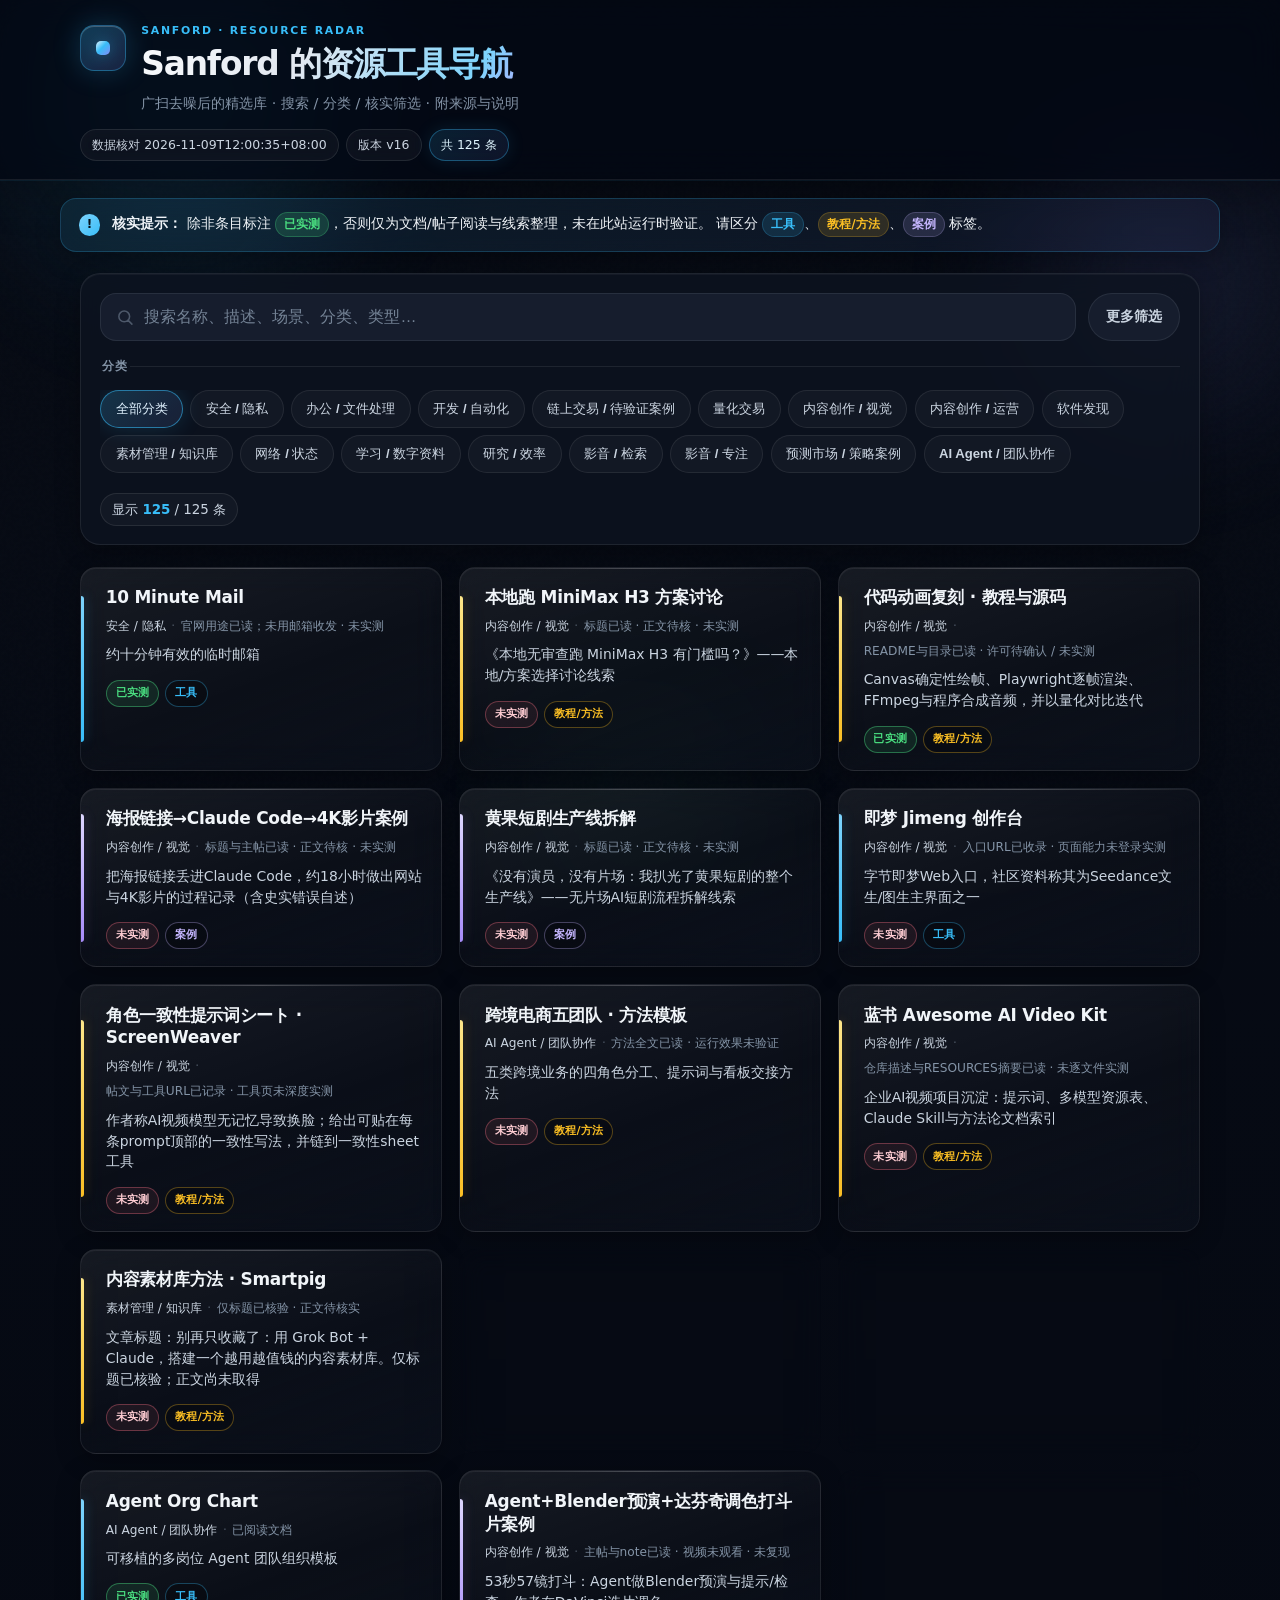
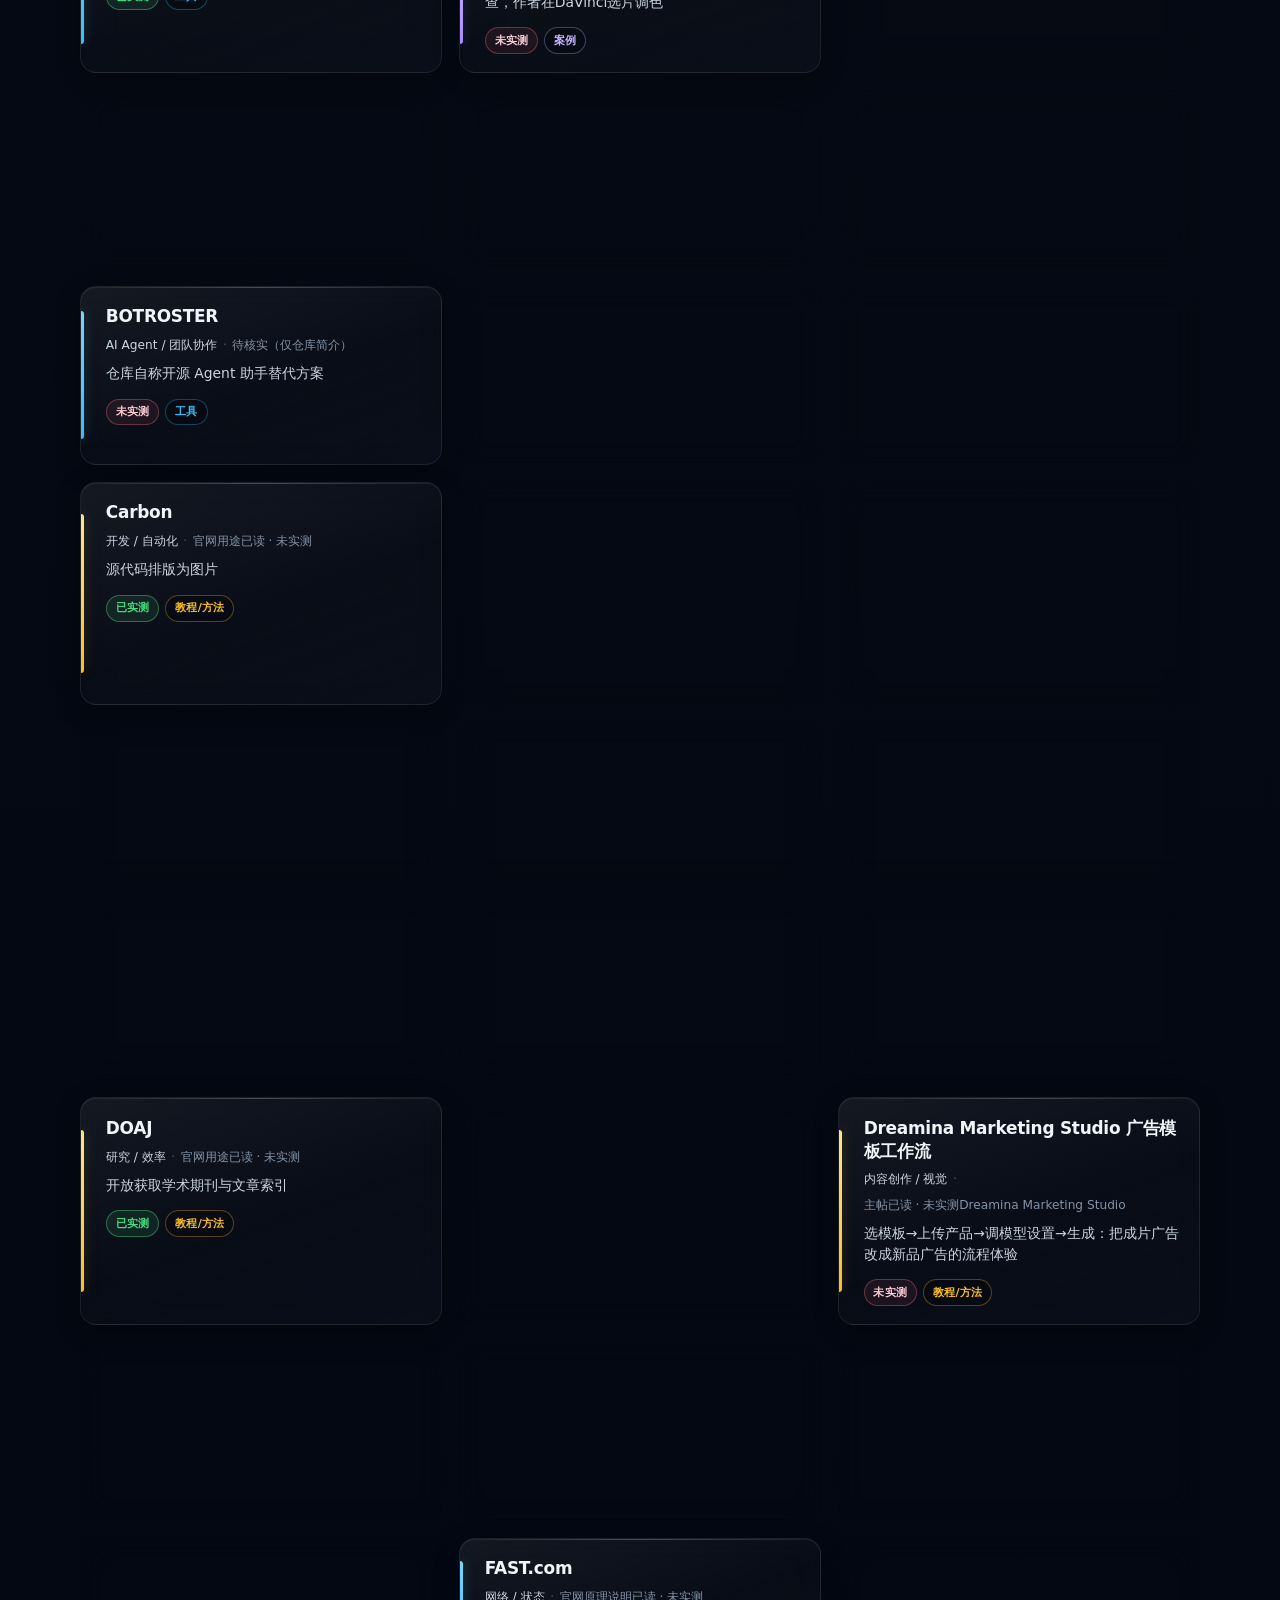
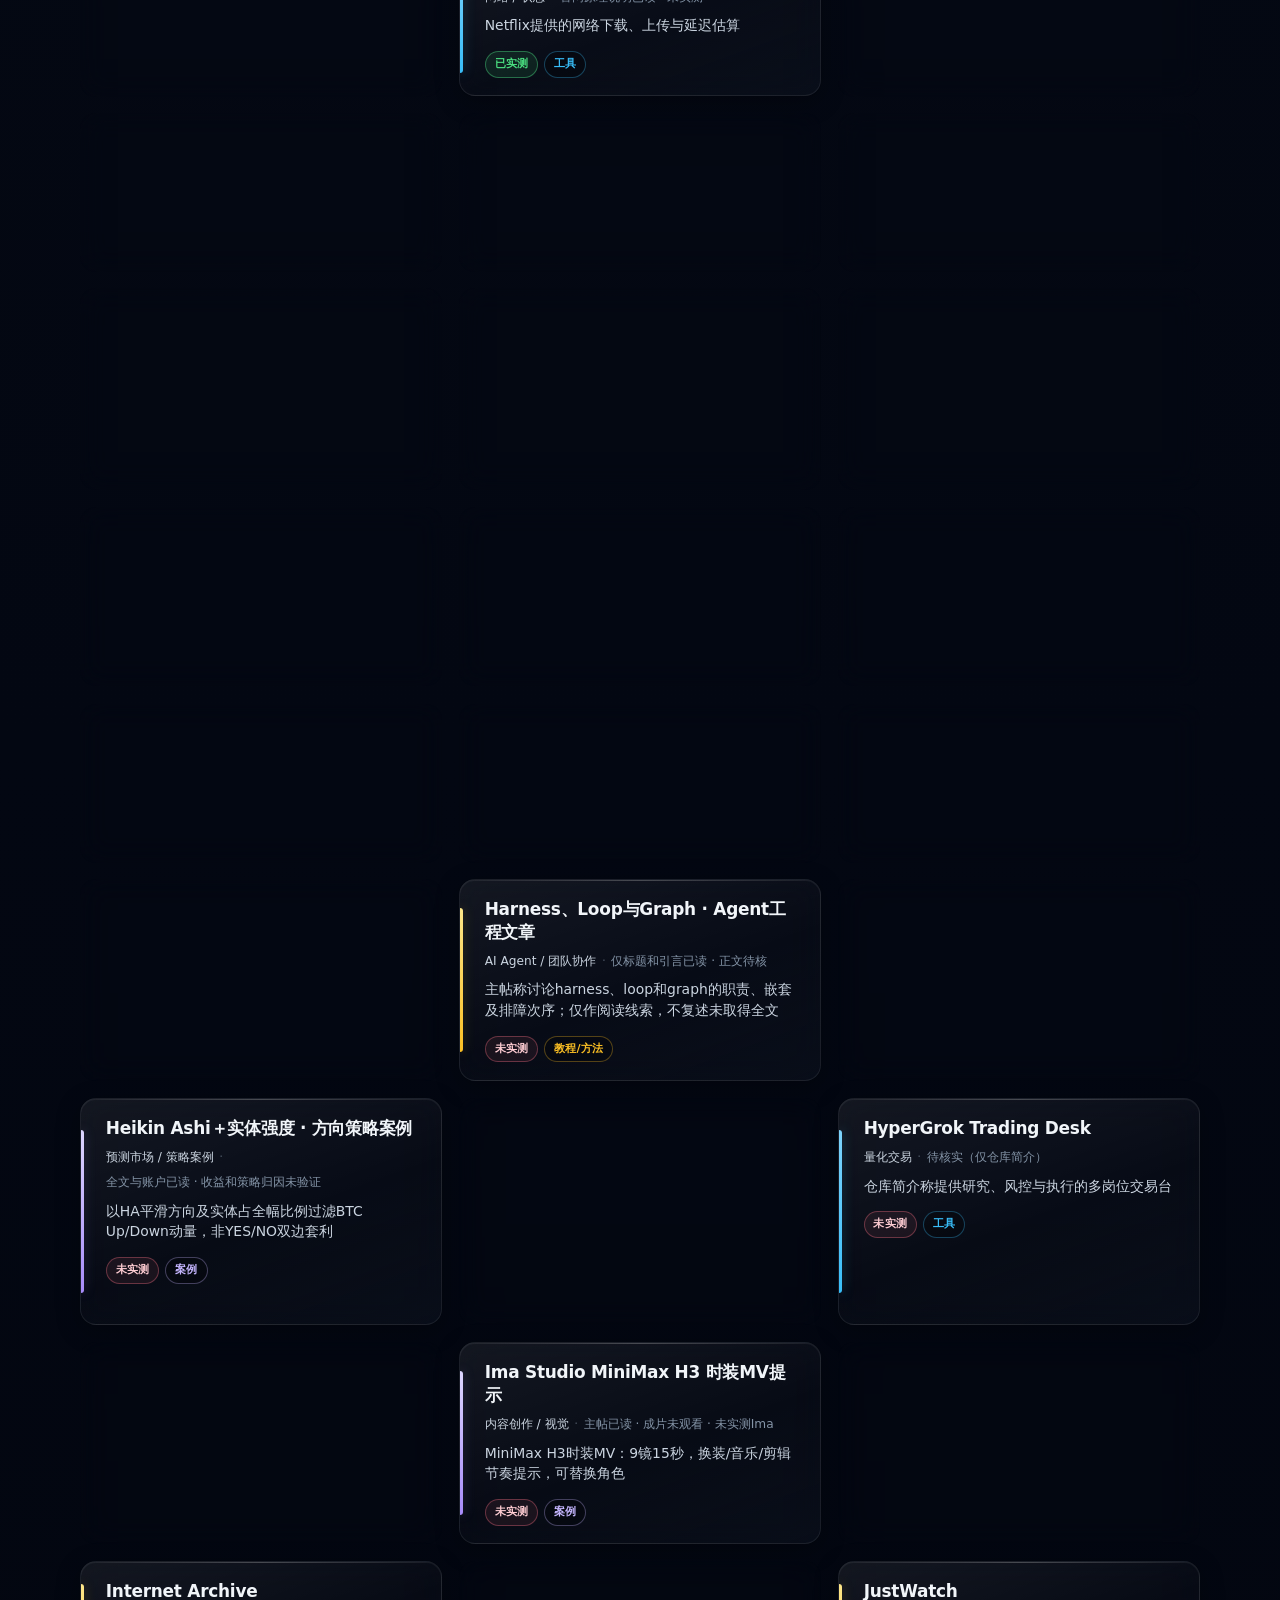
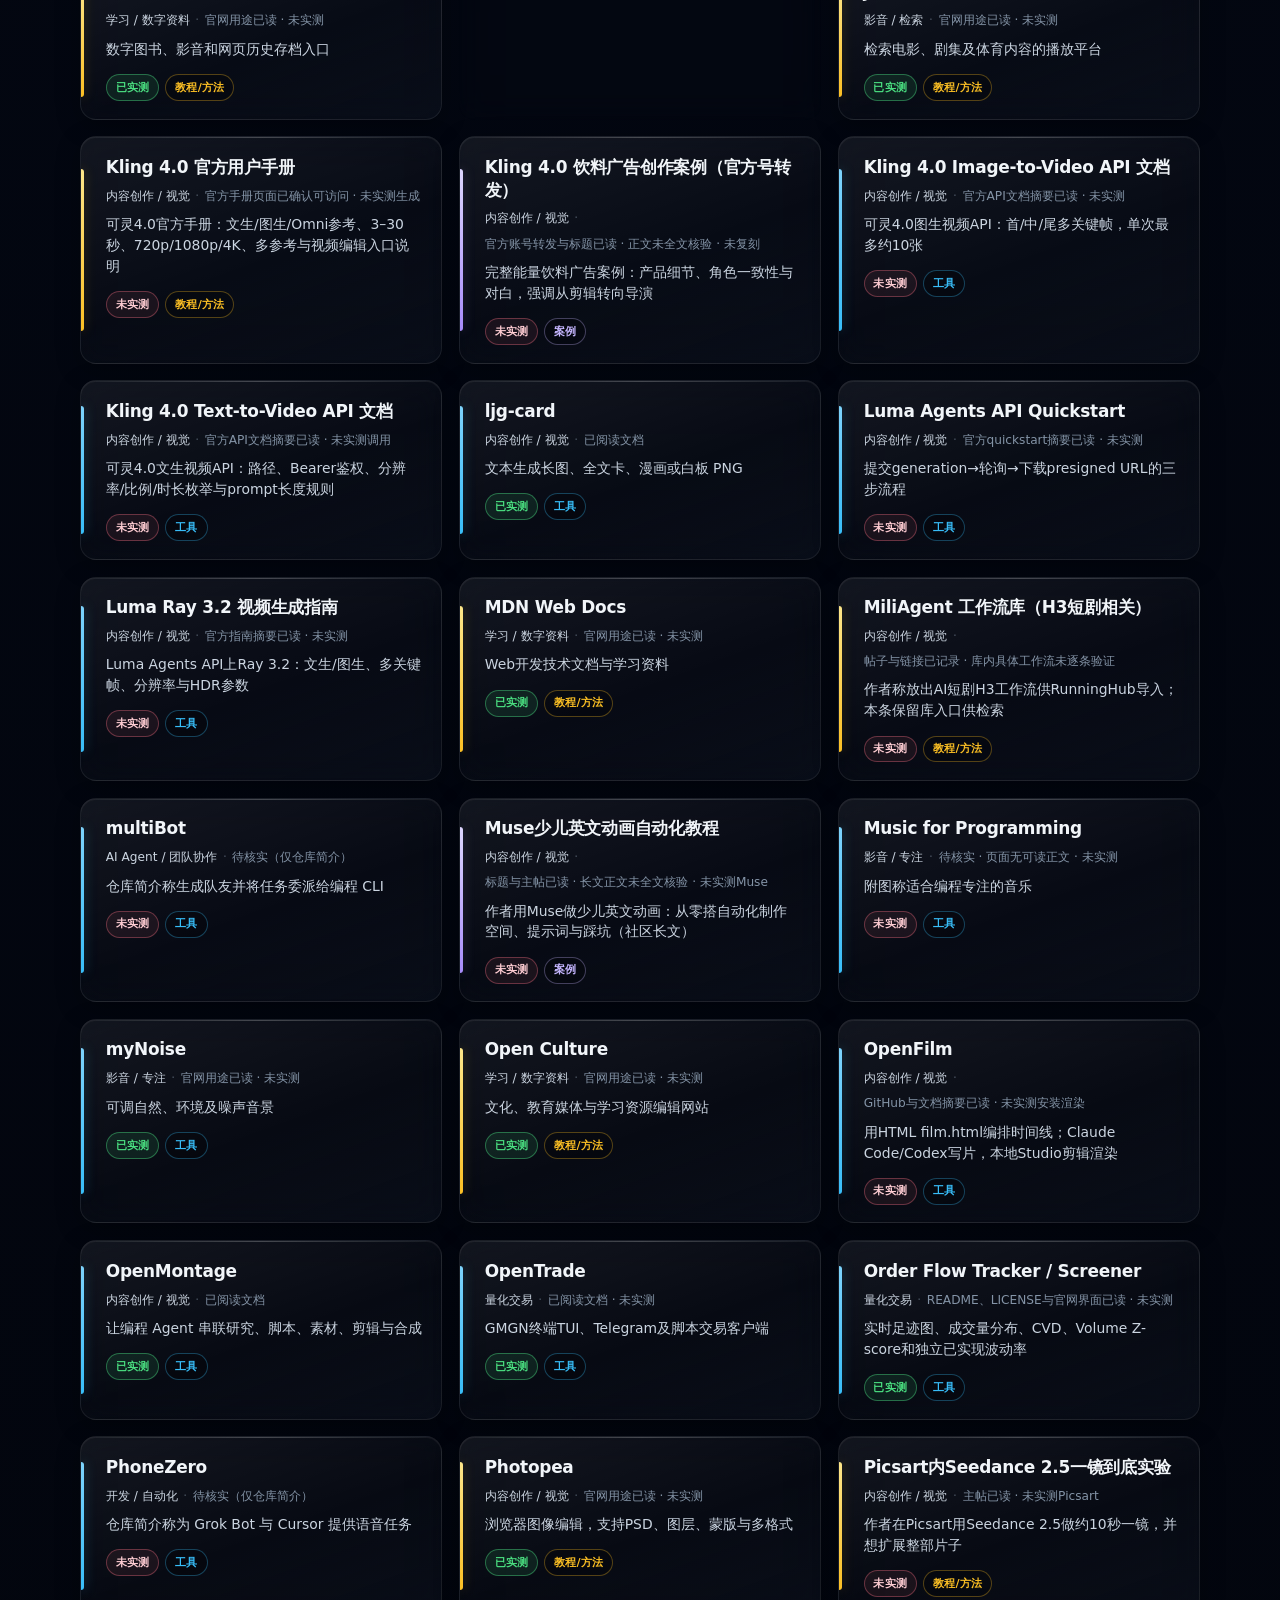
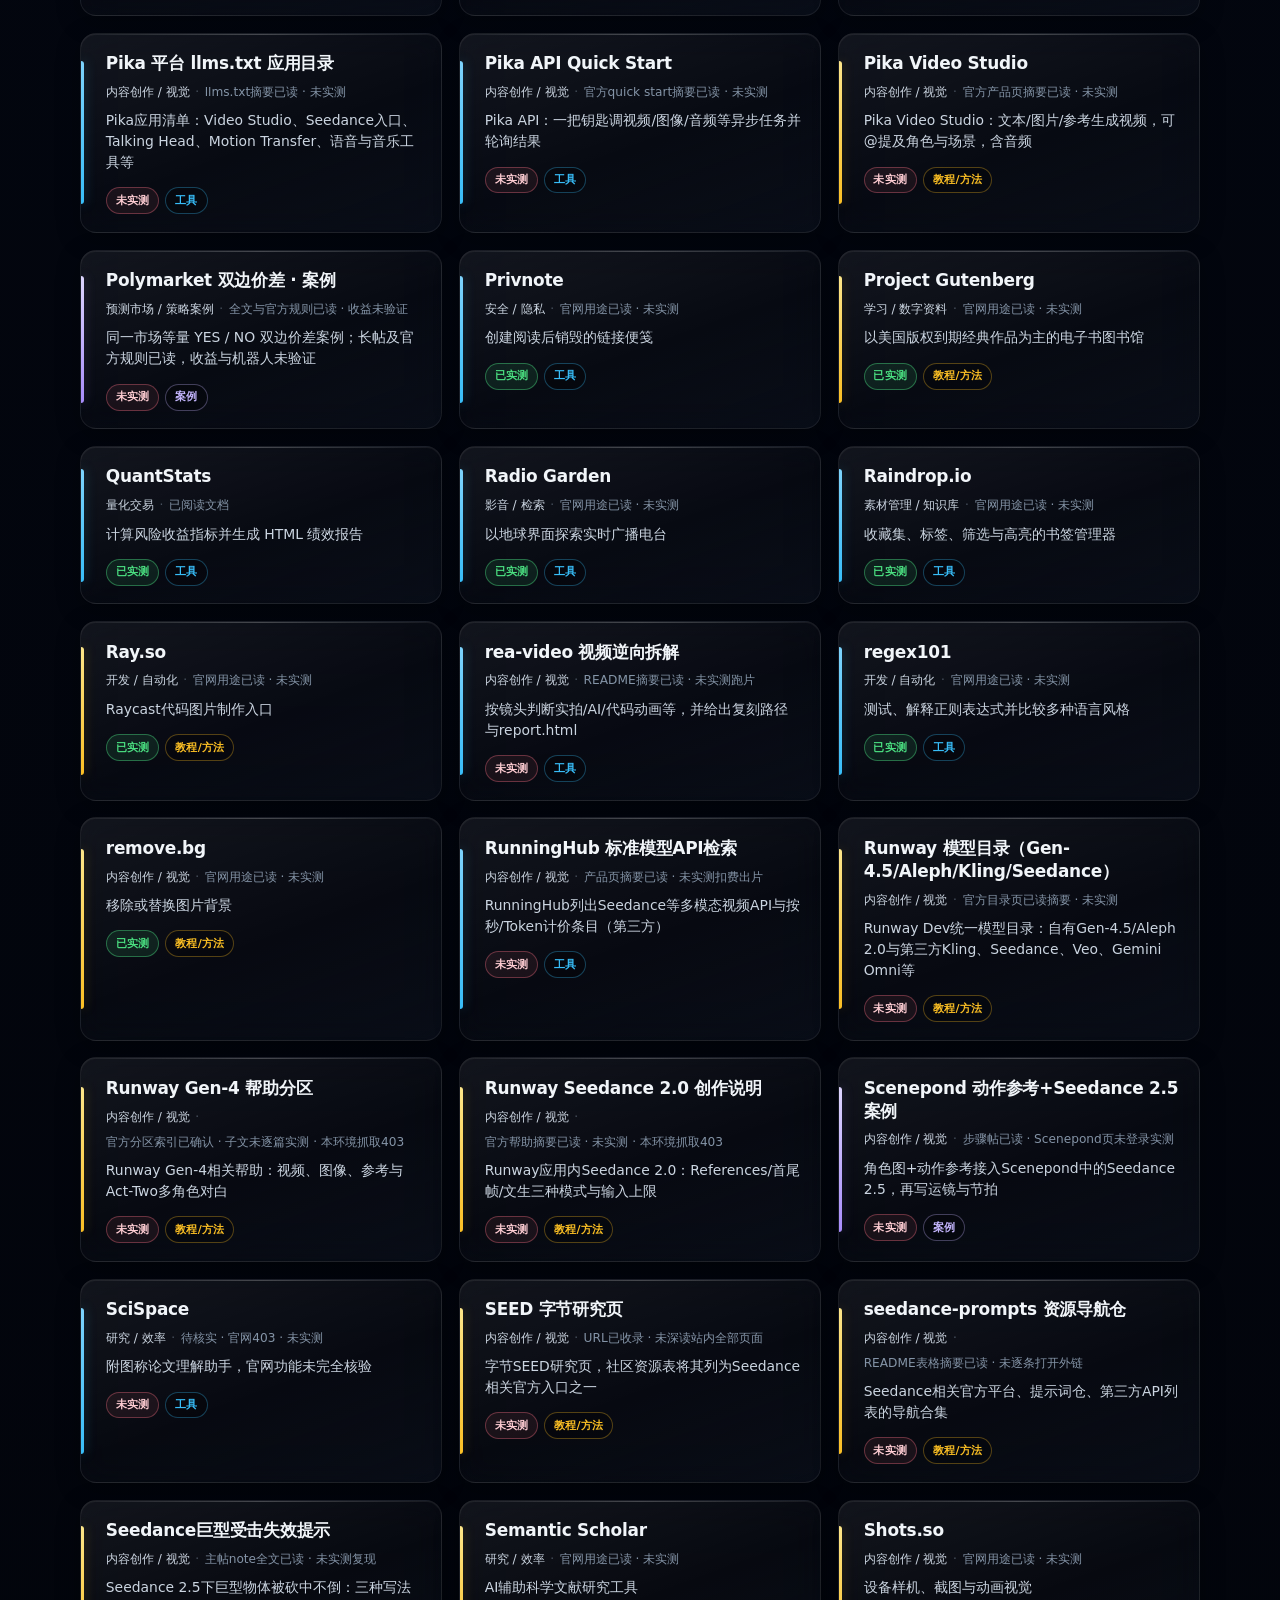
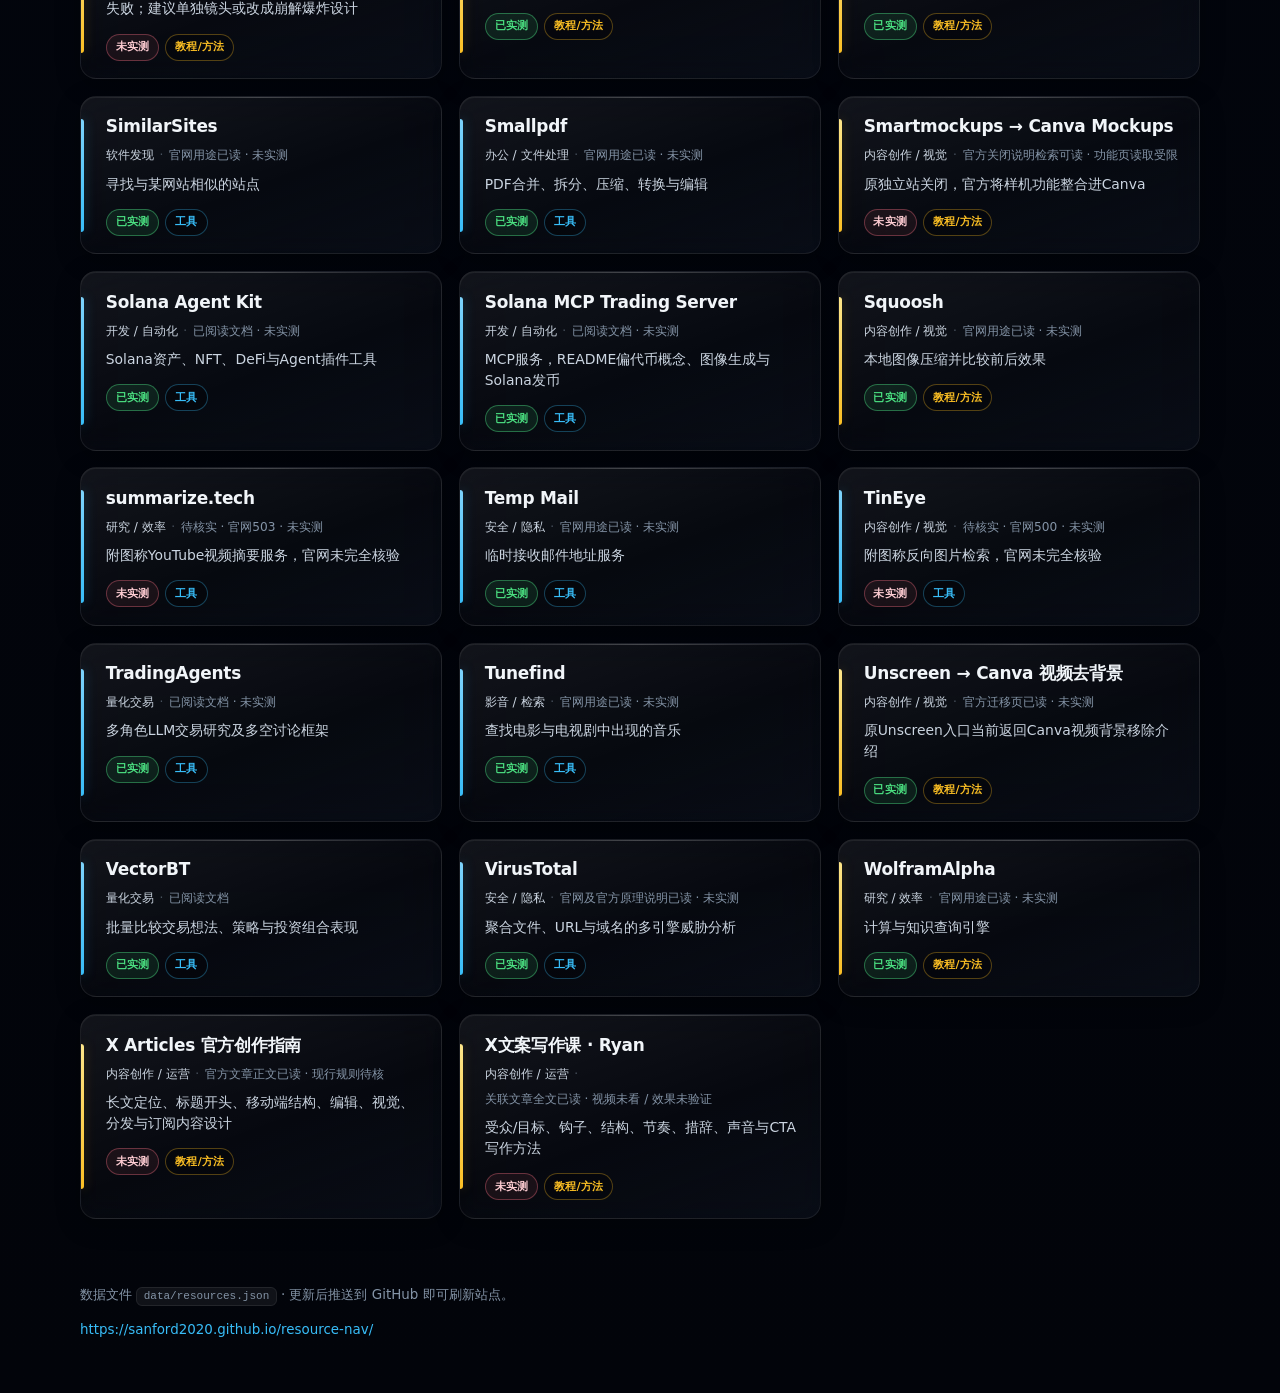
==== commit 8c2d50c4: "feat(ui): premium dark nav polish from X design scan Co-authored-by: sanford <Sanford2020@users.nore" ====
--- a/index.html
+++ b/index.html
@@ -4,38 +4,55 @@
   <meta charset="UTF-8" />
   <meta name="viewport" content="width=device-width, initial-scale=1" />
   <meta name="description" content="Sanford  curated tools, tutorials, and case studies with verification notes." />
-  <meta name="theme-color" content="#06080d" />
+  <meta name="theme-color" content="#030712" />
   <meta name="color-scheme" content="dark" />
   <title>Sanford 的资源工具导航</title>
   <link rel="stylesheet" href="styles.css" />
 </head>
 <body>
+  <div class="ambient" aria-hidden="true">
+    <span class="orb orb-a"></span>
+    <span class="orb orb-b"></span>
+    <span class="orb orb-c"></span>
+    <span class="grid-fade"></span>
+  </div>
+
   <header class="site-header">
     <div class="header-inner">
       <div class="brand">
-        <h1>Sanford 的资源工具导航</h1>
-        <p class="tagline">精选资源导航 · 搜索与筛选 · 附核实说明与来源链接</p>
+        <div class="brand-mark" aria-hidden="true">
+          <span class="mark-core"></span>
+        </div>
+        <div class="brand-copy">
+          <p class="eyebrow">SANFORD · RESOURCE RADAR</p>
+          <h1>Sanford 的资源工具导航</h1>
+          <p class="tagline">广扫去噪后的精选库 · 搜索 / 分类 / 核实筛选 · 附来源与说明</p>
+        </div>
       </div>
       <div class="meta-bar" id="metaBar" aria-live="polite"></div>
     </div>
   </header>
 
   <aside class="caveat-banner" role="note">
-    <strong>核实提示：</strong>
-    除非条目标注 <span class="pill pill-ok">已实测</span>，否则仅为文档/帖子阅读与线索整理，未在此站运行时验证。
-    请区分 <span class="kind kind-tool">工具</span>、<span class="kind kind-tutorial">教程/方法</span>、<span class="kind kind-case">案例</span> 标签。
+    <span class="caveat-ico" aria-hidden="true">!</span>
+    <div>
+      <strong>核实提示：</strong>
+      除非条目标注 <span class="pill pill-ok">已实测</span>，否则仅为文档/帖子阅读与线索整理，未在此站运行时验证。
+      请区分 <span class="kind kind-tool">工具</span>、<span class="kind kind-tutorial">教程/方法</span>、<span class="kind kind-case">案例</span> 标签。
+    </div>
   </aside>
 
   <main class="layout">
   <section class="controls" aria-label="筛选与排序">
-    <label class="search-wrap">
-      <span class="visually-hidden">关键词搜索</span>
-      <input type="search" id="searchInput" placeholder="搜索名称、描述、场景、分类、类型…" autocomplete="off" />
-    </label>
-
-    <button type="button" class="toggle-advanced" id="toggleAdvanced" aria-expanded="false" aria-controls="advancedFilters">
-      更多筛选
-    </button>
+    <div class="controls-top">
+      <label class="search-wrap">
+        <span class="visually-hidden">关键词搜索</span>
+        <input type="search" id="searchInput" placeholder="搜索名称、描述、场景、分类、类型…" autocomplete="off" />
+      </label>
+      <button type="button" class="toggle-advanced" id="toggleAdvanced" aria-expanded="false" aria-controls="advancedFilters">
+        更多筛选
+      </button>
+    </div>
 
     <div id="advancedFilters" class="advanced-filters" hidden>
       <fieldset class="filter-group">
--- a/styles.css
+++ b/styles.css
@@ -1,32 +1,41 @@
 :root {
-  --bg: #06080d;
-  --bg-elevated: #0c1018;
-  --surface: rgba(22, 28, 38, 0.72);
-  --surface-solid: #151b26;
-  --surface-2: rgba(32, 40, 54, 0.85);
-  --glass: rgba(255, 255, 255, 0.04);
-  --glass-border: rgba(255, 255, 255, 0.08);
-  --text: #f0f4f8;
-  --text-secondary: #c8d2de;
-  --muted: #8b9aab;
-  --accent: #5eb3ff;
-  --accent-glow: rgba(94, 179, 255, 0.35);
-  --accent-dim: rgba(94, 179, 255, 0.14);
-  --border: rgba(255, 255, 255, 0.09);
+  --bg: #030712;
+  --bg-elevated: #070b14;
+  --surface: rgba(14, 20, 32, 0.78);
+  --surface-solid: #111827;
+  --surface-2: rgba(24, 32, 48, 0.9);
+  --glass: rgba(255, 255, 255, 0.045);
+  --glass-border: rgba(255, 255, 255, 0.09);
+  --text: #f1f5f9;
+  --text-secondary: #cbd5e1;
+  --muted: #8494a7;
+  --accent: #38bdf8;
+  --accent-2: #818cf8;
+  --accent-glow: rgba(56, 189, 248, 0.38);
+  --accent-dim: rgba(56, 189, 248, 0.14);
+  --border: rgba(255, 255, 255, 0.08);
   --border-strong: rgba(255, 255, 255, 0.14);
-  --ok: #4ade9a;
-  --warn: #f5c542;
-  --danger: #ff8a94;
-  --violet: #c4a8ff;
-  --radius: 14px;
-  --radius-sm: 10px;
-  --shadow-sm: 0 4px 20px rgba(0, 0, 0, 0.25);
-  --shadow: 0 16px 48px rgba(0, 0, 0, 0.45);
-  --shadow-glow: 0 0 0 1px rgba(94, 179, 255, 0.12), 0 12px 40px rgba(0, 0, 0, 0.4);
+  --ok: #4ade80;
+  --warn: #fbbf24;
+  --danger: #fb7185;
+  --violet: #c4b5fd;
+  --radius: 16px;
+  --radius-sm: 11px;
+  --shadow-sm: 0 6px 24px rgba(0, 0, 0, 0.28);
+  --shadow: 0 20px 56px rgba(0, 0, 0, 0.5);
+  --shadow-glow: 0 0 0 1px rgba(56, 189, 248, 0.22), 0 16px 48px rgba(0, 0, 0, 0.45), 0 0 40px rgba(56, 189, 248, 0.08);
   --font: "PingFang SC", "Noto Sans SC", "Microsoft YaHei", system-ui, sans-serif;
   --ease-out: cubic-bezier(0.22, 1, 0.36, 1);
-  --ease-spring: cubic-bezier(0.34, 1.2, 0.64, 1);
-  --blur: 16px;
+  --ease-spring: cubic-bezier(0.34, 1.35, 0.64, 1);
+  --blur: 18px;
+  --space-1: 0.25rem;
+  --space-2: 0.5rem;
+  --space-3: 0.75rem;
+  --space-4: 1rem;
+  --space-5: 1.25rem;
+  --space-6: 1.5rem;
+  --space-8: 2rem;
+  --max: 1160px;
 }
 
 *,
@@ -46,12 +55,59 @@
   line-height: 1.6;
   min-height: 100vh;
   background-color: var(--bg);
+  background-image: linear-gradient(180deg, var(--bg-elevated) 0%, var(--bg) 42%, #02040a 100%);
+}
+
+.ambient {
+  position: fixed;
+  inset: 0;
+  pointer-events: none;
+  z-index: 0;
+  overflow: hidden;
+}
+
+.orb {
+  position: absolute;
+  border-radius: 50%;
+  filter: blur(60px);
+  opacity: 0.55;
+}
+
+.orb-a {
+  width: 520px;
+  height: 520px;
+  top: -160px;
+  left: -80px;
+  background: radial-gradient(circle, rgba(56, 189, 248, 0.32) 0%, transparent 68%);
+}
+
+.orb-b {
+  width: 420px;
+  height: 420px;
+  top: 8%;
+  right: -100px;
+  background: radial-gradient(circle, rgba(129, 140, 248, 0.26) 0%, transparent 70%);
+}
+
+.orb-c {
+  width: 380px;
+  height: 380px;
+  bottom: -80px;
+  left: 35%;
+  background: radial-gradient(circle, rgba(74, 222, 128, 0.1) 0%, transparent 70%);
+  opacity: 0.4;
+}
+
+.grid-fade {
+  position: absolute;
+  inset: 0;
+  opacity: 0.22;
   background-image:
-    radial-gradient(ellipse 900px 500px at 8% -5%, rgba(94, 179, 255, 0.18) 0%, transparent 55%),
-    radial-gradient(ellipse 700px 400px at 92% 10%, rgba(196, 168, 255, 0.12) 0%, transparent 50%),
-    radial-gradient(ellipse 600px 350px at 50% 100%, rgba(74, 222, 154, 0.06) 0%, transparent 45%),
-    linear-gradient(180deg, var(--bg-elevated) 0%, var(--bg) 40%, #050608 100%);
-  background-attachment: fixed;
+    linear-gradient(rgba(255, 255, 255, 0.03) 1px, transparent 1px),
+    linear-gradient(90deg, rgba(255, 255, 255, 0.03) 1px, transparent 1px);
+  background-size: 56px 56px;
+  mask-image: radial-gradient(ellipse 70% 55% at 50% 0%, #000 20%, transparent 75%);
+  -webkit-mask-image: radial-gradient(ellipse 70% 55% at 50% 0%, #000 20%, transparent 75%);
 }
 
 body::before {
@@ -59,12 +115,12 @@
   position: fixed;
   inset: 0;
   pointer-events: none;
-  opacity: 0.4;
-  background-image: url("data:image/svg+xml,%3Csvg viewBox='0 0 256 256' xmlns='http://www.w3.org/2000/svg'%3E%3Cfilter id='n'%3E%3CfeTurbulence type='fractalNoise' baseFrequency='0.85' numOctaves='4' stitchTiles='stitch'/%3E%3C/filter%3E%3Crect width='100%25' height='100%25' filter='url(%23n)' opacity='0.04'/%3E%3C/svg%3E");
+  opacity: 0.35;
   z-index: 0;
-}
-
-body > * {
+  background-image: url("data:image/svg+xml,%3Csvg viewBox='0 0 256 256' xmlns='http://www.w3.org/2000/svg'%3E%3Cfilter id='n'%3E%3CfeTurbulence type='fractalNoise' baseFrequency='0.9' numOctaves='4' stitchTiles='stitch'/%3E%3C/filter%3E%3Crect width='100%25' height='100%25' filter='url(%23n)' opacity='0.045'/%3E%3C/svg%3E");
+}
+
+body > *:not(.ambient) {
   position: relative;
   z-index: 1;
 }
@@ -83,28 +139,69 @@
 /* —— Header —— */
 .site-header {
   border-bottom: 1px solid var(--border);
-  background: rgba(6, 8, 13, 0.72);
-  backdrop-filter: blur(var(--blur)) saturate(1.2);
-  -webkit-backdrop-filter: blur(var(--blur)) saturate(1.2);
+  background: rgba(3, 7, 18, 0.72);
+  backdrop-filter: blur(var(--blur)) saturate(1.25);
+  -webkit-backdrop-filter: blur(var(--blur)) saturate(1.25);
   position: sticky;
   top: 0;
   z-index: 20;
-  box-shadow: 0 1px 0 var(--glass-border);
+  box-shadow:
+    0 1px 0 rgba(56, 189, 248, 0.08),
+    0 12px 40px rgba(0, 0, 0, 0.25);
 }
 
 .header-inner {
-  max-width: 1140px;
+  max-width: var(--max);
   margin: 0 auto;
-  padding: 1.35rem 1.25rem 1.1rem;
+  padding: 1.4rem 1.25rem 1.15rem;
+  display: flex;
+  flex-direction: column;
+  gap: 0.85rem;
+}
+
+.brand {
+  display: flex;
+  align-items: flex-start;
+  gap: 0.95rem;
+}
+
+.brand-mark {
+  flex: 0 0 auto;
+  width: 46px;
+  height: 46px;
+  border-radius: 14px;
+  background: linear-gradient(145deg, rgba(56, 189, 248, 0.28), rgba(129, 140, 248, 0.18));
+  border: 1px solid rgba(56, 189, 248, 0.35);
+  box-shadow: 0 0 28px rgba(56, 189, 248, 0.22), inset 0 1px 0 rgba(255, 255, 255, 0.2);
+  display: grid;
+  place-items: center;
+  margin-top: 0.15rem;
+}
+
+.mark-core {
+  width: 14px;
+  height: 14px;
+  border-radius: 5px;
+  background: linear-gradient(135deg, #e0f2fe, var(--accent) 45%, var(--accent-2));
+  box-shadow: 0 0 16px var(--accent-glow);
+}
+
+.eyebrow {
+  margin: 0 0 0.35rem;
+  font-size: 0.68rem;
+  font-weight: 700;
+  letter-spacing: 0.16em;
+  color: var(--accent);
+  text-transform: uppercase;
 }
 
 .brand h1 {
   margin: 0;
-  font-size: clamp(1.4rem, 4.2vw, 1.85rem);
-  font-weight: 700;
-  letter-spacing: -0.02em;
-  line-height: 1.25;
-  background: linear-gradient(135deg, var(--text) 0%, var(--text-secondary) 70%, var(--muted) 100%);
+  font-size: clamp(1.55rem, 4.6vw, 2.05rem);
+  font-weight: 750;
+  letter-spacing: -0.035em;
+  line-height: 1.2;
+  background: linear-gradient(120deg, #f8fafc 0%, #e2e8f0 42%, #7dd3fc 88%, #a5b4fc 100%);
   -webkit-background-clip: text;
   background-clip: text;
   color: transparent;
@@ -115,36 +212,66 @@
   color: var(--muted);
   font-size: 0.9rem;
   font-weight: 450;
+  max-width: 42rem;
 }
 
 .meta-bar {
-  margin-top: 0.85rem;
-  font-size: 0.82rem;
-  color: var(--muted);
-  padding: 0.35rem 0.65rem;
-  display: inline-block;
+  display: flex;
+  flex-wrap: wrap;
+  gap: 0.45rem;
+}
+
+.meta-pill {
+  font-size: 0.78rem;
+  color: var(--text-secondary);
+  padding: 0.32rem 0.7rem;
   background: var(--glass);
   border: 1px solid var(--glass-border);
   border-radius: 999px;
+  backdrop-filter: blur(8px);
+}
+
+.meta-pill-accent {
+  color: #dff6ff;
+  border-color: rgba(56, 189, 248, 0.35);
+  background: linear-gradient(135deg, var(--accent-dim), rgba(129, 140, 248, 0.1));
+  box-shadow: 0 0 18px rgba(56, 189, 248, 0.12);
 }
 
 .caveat-banner {
-  max-width: 1140px;
-  margin: 1rem auto 0;
-  padding: 0.75rem 1.1rem;
-  background: linear-gradient(135deg, var(--accent-dim) 0%, rgba(196, 168, 255, 0.08) 100%);
-  border: 1px solid rgba(94, 179, 255, 0.25);
+  max-width: var(--max);
+  margin: 1.1rem auto 0;
+  padding: 0.85rem 1.1rem;
+  display: flex;
+  gap: 0.75rem;
+  align-items: flex-start;
+  background: linear-gradient(135deg, rgba(56, 189, 248, 0.1) 0%, rgba(129, 140, 248, 0.07) 100%);
+  border: 1px solid rgba(56, 189, 248, 0.22);
   border-radius: var(--radius);
   font-size: 0.86rem;
   line-height: 1.55;
-  backdrop-filter: blur(8px);
+  backdrop-filter: blur(10px);
   box-shadow: var(--shadow-sm);
 }
 
+.caveat-ico {
+  flex: 0 0 auto;
+  width: 1.35rem;
+  height: 1.35rem;
+  border-radius: 999px;
+  display: grid;
+  place-items: center;
+  font-size: 0.75rem;
+  font-weight: 800;
+  color: #031018;
+  background: linear-gradient(135deg, #7dd3fc, #38bdf8);
+  margin-top: 0.1rem;
+}
+
 .layout {
-  max-width: 1140px;
+  max-width: var(--max);
   margin: 0 auto;
-  padding: 1.25rem;
+  padding: 1.35rem 1.25rem;
 }
 
 .pill,
@@ -157,27 +284,27 @@
 }
 
 .pill-ok {
-  background: rgba(74, 222, 154, 0.18);
+  background: rgba(74, 222, 128, 0.16);
   color: var(--ok);
-  border: 1px solid rgba(74, 222, 154, 0.25);
+  border: 1px solid rgba(74, 222, 128, 0.28);
 }
 
 .kind-tool {
-  background: rgba(94, 179, 255, 0.15);
+  background: rgba(56, 189, 248, 0.14);
   color: var(--accent);
-  border: 1px solid rgba(94, 179, 255, 0.2);
+  border: 1px solid rgba(56, 189, 248, 0.22);
 }
 
 .kind-tutorial {
-  background: rgba(245, 197, 66, 0.15);
+  background: rgba(251, 191, 36, 0.14);
   color: var(--warn);
-  border: 1px solid rgba(245, 197, 66, 0.2);
+  border: 1px solid rgba(251, 191, 36, 0.22);
 }
 
 .kind-case {
-  background: rgba(196, 168, 255, 0.15);
+  background: rgba(196, 181, 253, 0.14);
   color: var(--violet);
-  border: 1px solid rgba(196, 168, 255, 0.2);
+  border: 1px solid rgba(196, 181, 253, 0.22);
 }
 
 /* —— Controls —— */
@@ -185,18 +312,26 @@
   display: flex;
   flex-direction: column;
   gap: 1rem;
-  padding: 1.1rem 1.15rem;
+  padding: 1.15rem 1.2rem;
   background: var(--surface);
   border: 1px solid var(--border);
-  border-radius: calc(var(--radius) + 2px);
+  border-radius: calc(var(--radius) + 4px);
   backdrop-filter: blur(var(--blur));
   -webkit-backdrop-filter: blur(var(--blur));
-  box-shadow: var(--shadow-sm);
+  box-shadow: var(--shadow-sm), inset 0 1px 0 rgba(255, 255, 255, 0.04);
+}
+
+.controls-top {
+  display: flex;
+  gap: 0.75rem;
+  align-items: stretch;
+  flex-wrap: wrap;
 }
 
 .search-wrap {
   position: relative;
   display: block;
+  flex: 1 1 16rem;
 }
 
 .search-wrap::before {
@@ -207,7 +342,7 @@
   transform: translateY(-50%);
   width: 1.1rem;
   height: 1.1rem;
-  opacity: 0.45;
+  opacity: 0.5;
   pointer-events: none;
   background: currentColor;
   mask: url("data:image/svg+xml,%3Csvg xmlns='http://www.w3.org/2000/svg' fill='none' viewBox='0 0 24 24' stroke='white'%3E%3Cpath stroke-linecap='round' stroke-linejoin='round' stroke-width='2' d='M21 21l-5.2-5.2M11 18a7 7 0 100-14 7 7 0 000 14z'/%3E%3C/svg%3E") center / contain no-repeat;
@@ -217,7 +352,7 @@
 
 .search-wrap input {
   width: 100%;
-  padding: 0.85rem 1rem 0.85rem 2.65rem;
+  padding: 0.9rem 1rem 0.9rem 2.7rem;
   border-radius: var(--radius);
   border: 1px solid var(--border);
   background: var(--surface-2);
@@ -237,22 +372,23 @@
 
 .search-wrap input:focus {
   outline: none;
-  border-color: rgba(94, 179, 255, 0.55);
-  box-shadow: 0 0 0 3px var(--accent-dim), 0 4px 24px rgba(94, 179, 255, 0.08);
-  background: rgba(32, 40, 54, 0.95);
+  border-color: rgba(56, 189, 248, 0.55);
+  box-shadow: 0 0 0 3px var(--accent-dim), 0 8px 28px rgba(56, 189, 248, 0.1);
+  background: rgba(24, 32, 48, 0.98);
 }
 
 .toggle-advanced {
-  align-self: flex-start;
+  align-self: stretch;
   background: var(--surface-2);
   border: 1px solid var(--border);
   color: var(--text-secondary);
-  padding: 0.55rem 1rem;
-  min-height: 44px;
+  padding: 0.55rem 1.05rem;
+  min-height: 48px;
   border-radius: 999px;
   cursor: pointer;
   font-size: 0.88rem;
-  font-weight: 500;
+  font-weight: 600;
+  white-space: nowrap;
   transition: border-color 0.2s, color 0.2s, background 0.2s, transform 0.15s var(--ease-spring);
 }
 
@@ -263,20 +399,20 @@
 }
 
 .toggle-advanced:active {
-  transform: scale(0.98);
+  transform: scale(0.97);
 }
 
 .toggle-advanced[aria-expanded="true"] {
-  border-color: rgba(94, 179, 255, 0.4);
+  border-color: rgba(56, 189, 248, 0.45);
   background: var(--accent-dim);
   color: #d4ebff;
 }
 
 .advanced-filters {
   display: grid;
-  gap: 0.9rem;
-  padding: 1rem;
-  background: rgba(12, 16, 24, 0.6);
+  gap: 0.95rem;
+  padding: 1.05rem;
+  background: rgba(6, 10, 18, 0.65);
   border-radius: var(--radius);
   border: 1px solid var(--border);
   animation: panelIn 0.28s var(--ease-out);
@@ -304,12 +440,12 @@
 }
 
 .filter-group legend {
-  font-size: 0.78rem;
-  font-weight: 600;
+  font-size: 0.72rem;
+  font-weight: 700;
   text-transform: uppercase;
-  letter-spacing: 0.06em;
+  letter-spacing: 0.08em;
   color: var(--muted);
-  margin-bottom: 0.5rem;
+  margin-bottom: 0.55rem;
 }
 
 .chip-row {
@@ -331,10 +467,10 @@
   background: rgba(255, 255, 255, 0.03);
   color: var(--text-secondary);
   border-radius: 999px;
-  padding: 0.4rem 0.85rem;
+  padding: 0.42rem 0.9rem;
   min-height: 38px;
   font-size: 0.82rem;
-  font-weight: 500;
+  font-weight: 550;
   cursor: pointer;
   transition:
     border-color 0.2s var(--ease-out),
@@ -351,14 +487,14 @@
 }
 
 .chip:active {
-  transform: scale(0.96);
+  transform: scale(0.95);
 }
 
 .chip.is-active {
-  background: linear-gradient(135deg, var(--accent-dim) 0%, rgba(94, 179, 255, 0.08) 100%);
-  border-color: rgba(94, 179, 255, 0.5);
-  color: #dff0ff;
-  box-shadow: 0 0 20px rgba(94, 179, 255, 0.12);
+  background: linear-gradient(135deg, rgba(56, 189, 248, 0.2) 0%, rgba(129, 140, 248, 0.12) 100%);
+  border-color: rgba(56, 189, 248, 0.55);
+  color: #e0f2fe;
+  box-shadow: 0 0 22px rgba(56, 189, 248, 0.16);
 }
 
 .chip.is-active:hover {
@@ -373,10 +509,10 @@
 }
 
 .sort-row label {
-  font-size: 0.78rem;
-  font-weight: 600;
+  font-size: 0.72rem;
+  font-weight: 700;
   text-transform: uppercase;
-  letter-spacing: 0.06em;
+  letter-spacing: 0.08em;
   color: var(--muted);
 }
 
@@ -396,12 +532,12 @@
 
 .sort-row select:focus {
   outline: none;
-  border-color: rgba(94, 179, 255, 0.5);
+  border-color: rgba(56, 189, 248, 0.5);
   box-shadow: 0 0 0 3px var(--accent-dim);
 }
 
 .category-block {
-  padding-top: 0.25rem;
+  padding-top: 0.35rem;
   border-top: 1px solid var(--border);
 }
 
@@ -410,22 +546,58 @@
   color: var(--muted);
   font-size: 0.88rem;
   font-weight: 500;
-  padding-top: 0.15rem;
+  padding-top: 0.1rem;
+}
+
+.count-chip {
+  display: inline-flex;
+  align-items: center;
+  gap: 0.25rem;
+  padding: 0.28rem 0.7rem;
+  border-radius: 999px;
+  border: 1px solid var(--glass-border);
+  background: rgba(255, 255, 255, 0.03);
+  color: var(--text-secondary);
+  font-size: 0.84rem;
+}
+
+.count-chip strong {
+  color: var(--accent);
+  font-weight: 700;
 }
 
 /* —— Cards —— */
 .card-grid {
   display: grid;
-  grid-template-columns: repeat(auto-fill, minmax(min(100%, 280px), 1fr));
-  gap: 1rem;
-  margin-top: 1.25rem;
+  grid-template-columns: repeat(auto-fill, minmax(min(100%, 300px), 1fr));
+  gap: 1.05rem;
+  margin-top: 1.35rem;
+}
+
+.empty-state {
+  grid-column: 1 / -1;
+  text-align: center;
+  padding: 2.5rem 1.25rem;
+  border: 1px dashed var(--border-strong);
+  border-radius: var(--radius);
+  background: rgba(255, 255, 255, 0.02);
+}
+
+.empty-title {
+  margin: 0 0 0.4rem;
+  font-size: 1.1rem;
+  font-weight: 700;
+  color: var(--text);
 }
 
 .card {
-  background: linear-gradient(145deg, rgba(255, 255, 255, 0.06) 0%, rgba(255, 255, 255, 0.02) 100%);
+  position: relative;
+  overflow: hidden;
+  isolation: isolate;
+  background: linear-gradient(160deg, rgba(255, 255, 255, 0.07) 0%, rgba(255, 255, 255, 0.02) 55%, rgba(14, 20, 32, 0.55) 100%);
   border: 1px solid var(--border);
   border-radius: var(--radius);
-  padding: 1.05rem 1.15rem;
+  padding: 1.15rem 1.2rem 1.1rem;
   cursor: pointer;
   text-align: left;
   color: inherit;
@@ -433,35 +605,73 @@
   display: flex;
   flex-direction: column;
   gap: 0.5rem;
-  backdrop-filter: blur(12px);
-  -webkit-backdrop-filter: blur(12px);
-  box-shadow: var(--shadow-sm);
+  backdrop-filter: blur(14px);
+  -webkit-backdrop-filter: blur(14px);
+  box-shadow: var(--shadow-sm), inset 0 1px 0 rgba(255, 255, 255, 0.05);
   transition:
-    transform 0.25s var(--ease-out),
+    transform 0.28s var(--ease-out),
     border-color 0.25s,
-    box-shadow 0.25s,
+    box-shadow 0.28s,
     background 0.25s;
-  animation: cardIn 0.42s var(--ease-out) backwards;
+  animation: cardIn 0.45s var(--ease-out) backwards;
   animation-delay: var(--stagger, 0ms);
+}
+
+.card-sheen {
+  position: absolute;
+  inset: 0 0 auto 0;
+  height: 1px;
+  background: linear-gradient(90deg, transparent, rgba(255, 255, 255, 0.35), transparent);
+  opacity: 0.55;
+  z-index: 1;
+  pointer-events: none;
+}
+
+.card-rail {
+  position: absolute;
+  left: 0;
+  top: 14%;
+  bottom: 14%;
+  width: 3px;
+  border-radius: 0 4px 4px 0;
+  background: rgba(148, 163, 184, 0.35);
+  z-index: 1;
+  pointer-events: none;
+  transition: background 0.25s, box-shadow 0.25s;
+}
+
+.card-kind-tool .card-rail {
+  background: linear-gradient(180deg, #7dd3fc, #38bdf8);
+  box-shadow: 0 0 12px rgba(56, 189, 248, 0.35);
+}
+
+.card-kind-tutorial .card-rail {
+  background: linear-gradient(180deg, #fde68a, #fbbf24);
+  box-shadow: 0 0 12px rgba(251, 191, 36, 0.28);
+}
+
+.card-kind-case .card-rail {
+  background: linear-gradient(180deg, #ddd6fe, #a78bfa);
+  box-shadow: 0 0 12px rgba(167, 139, 250, 0.3);
 }
 
 @keyframes cardIn {
   from {
     opacity: 0;
-    transform: translateY(14px);
+    transform: translateY(16px) scale(0.985);
   }
   to {
     opacity: 1;
-    transform: translateY(0);
+    transform: translateY(0) scale(1);
   }
 }
 
 .card:hover,
 .card:focus-visible {
-  border-color: rgba(94, 179, 255, 0.45);
-  transform: translateY(-4px);
+  border-color: rgba(56, 189, 248, 0.48);
+  transform: translateY(-5px);
   box-shadow: var(--shadow-glow);
-  background: linear-gradient(145deg, rgba(94, 179, 255, 0.08) 0%, rgba(255, 255, 255, 0.03) 100%);
+  background: linear-gradient(160deg, rgba(56, 189, 248, 0.1) 0%, rgba(255, 255, 255, 0.04) 48%, rgba(14, 20, 32, 0.65) 100%);
   outline: none;
 }
 
@@ -469,23 +679,43 @@
   box-shadow: var(--shadow-glow), 0 0 0 2px var(--accent);
 }
 
+.card:hover .card-rail,
+.card:focus-visible .card-rail {
+  box-shadow: 0 0 18px rgba(56, 189, 248, 0.45);
+}
+
 .card-title {
   margin: 0;
-  font-size: 1.05rem;
-  font-weight: 650;
+  padding-left: 0.35rem;
+  font-size: 1.06rem;
+  font-weight: 700;
   line-height: 1.35;
-  letter-spacing: -0.01em;
+  letter-spacing: -0.015em;
   color: var(--text);
 }
 
 .card-meta {
-  font-size: 0.78rem;
+  display: flex;
+  flex-wrap: wrap;
+  align-items: center;
+  gap: 0.35rem;
+  padding-left: 0.35rem;
+  font-size: 0.76rem;
   color: var(--muted);
   font-weight: 500;
 }
 
+.card-cat {
+  color: var(--text-secondary);
+}
+
+.card-meta .dot {
+  opacity: 0.5;
+}
+
 .card-desc {
   margin: 0;
+  padding-left: 0.35rem;
   font-size: 0.87rem;
   color: var(--text-secondary);
   line-height: 1.5;
@@ -499,42 +729,43 @@
   display: flex;
   flex-wrap: wrap;
   gap: 0.4rem;
-  margin-top: 0.35rem;
+  margin-top: 0.4rem;
+  padding-left: 0.35rem;
 }
 
 .badge {
   font-size: 0.7rem;
-  font-weight: 600;
-  padding: 0.2rem 0.55rem;
+  font-weight: 650;
+  padding: 0.22rem 0.55rem;
   border-radius: 999px;
   border: 1px solid var(--border);
-  background: rgba(0, 0, 0, 0.2);
+  background: rgba(0, 0, 0, 0.22);
   letter-spacing: 0.02em;
 }
 
 .badge.verified {
-  border-color: rgba(74, 222, 154, 0.4);
+  border-color: rgba(74, 222, 128, 0.42);
   color: var(--ok);
-  background: rgba(74, 222, 154, 0.1);
+  background: rgba(74, 222, 128, 0.1);
 }
 
 .badge.unverified {
-  border-color: rgba(255, 138, 148, 0.35);
-  color: #ffc4ca;
-  background: rgba(255, 138, 148, 0.08);
+  border-color: rgba(251, 113, 133, 0.35);
+  color: #fecdd3;
+  background: rgba(251, 113, 133, 0.08);
 }
 
 .badge.kind-tool {
   color: var(--accent);
-  border-color: rgba(94, 179, 255, 0.3);
+  border-color: rgba(56, 189, 248, 0.32);
 }
 .badge.kind-tutorial {
   color: var(--warn);
-  border-color: rgba(245, 197, 66, 0.3);
+  border-color: rgba(251, 191, 36, 0.32);
 }
 .badge.kind-case {
   color: var(--violet);
-  border-color: rgba(196, 168, 255, 0.3);
+  border-color: rgba(196, 181, 253, 0.32);
 }
 
 /* —— Drawer —— */
@@ -558,9 +789,9 @@
 .drawer-backdrop {
   position: absolute;
   inset: 0;
-  background: rgba(4, 6, 10, 0.65);
-  backdrop-filter: blur(4px);
-  -webkit-backdrop-filter: blur(4px);
+  background: rgba(2, 4, 10, 0.68);
+  backdrop-filter: blur(5px);
+  -webkit-backdrop-filter: blur(5px);
   opacity: 0;
   transition: opacity 0.28s var(--ease-out);
 }
@@ -571,18 +802,18 @@
 
 .drawer-panel {
   position: relative;
-  width: min(100%, 540px);
+  width: min(100%, 560px);
   height: 100%;
-  background: linear-gradient(165deg, rgba(28, 34, 46, 0.97) 0%, rgba(18, 22, 30, 0.98) 100%);
+  background: linear-gradient(165deg, rgba(22, 30, 46, 0.98) 0%, rgba(10, 14, 24, 0.99) 100%);
   border-left: 1px solid var(--border-strong);
-  box-shadow: -24px 0 64px rgba(0, 0, 0, 0.55);
+  box-shadow: -28px 0 72px rgba(0, 0, 0, 0.6);
   display: flex;
   flex-direction: column;
   transform: translateX(100%);
-  transition: transform 0.32s var(--ease-out);
+  transition: transform 0.34s var(--ease-out);
   overflow: hidden;
-  backdrop-filter: blur(20px);
-  -webkit-backdrop-filter: blur(20px);
+  backdrop-filter: blur(22px);
+  -webkit-backdrop-filter: blur(22px);
 }
 
 .detail-drawer.is-open .drawer-panel {
@@ -590,22 +821,22 @@
 }
 
 .drawer-header {
-  padding: 1.15rem 1.15rem 0.75rem;
+  padding: 1.2rem 1.2rem 0.85rem;
   border-bottom: 1px solid var(--border);
   position: relative;
-  background: rgba(255, 255, 255, 0.02);
+  background: linear-gradient(180deg, rgba(56, 189, 248, 0.06), transparent);
 }
 
 .drawer-header h2 {
   margin: 0 2.75rem 0.55rem 0;
-  font-size: 1.2rem;
-  font-weight: 700;
-  line-height: 1.4;
+  font-size: 1.25rem;
+  font-weight: 750;
+  line-height: 1.35;
   letter-spacing: -0.02em;
 }
 
 .drawer-body {
-  padding: 1.15rem 1.25rem 1.5rem;
+  padding: 1.2rem 1.3rem 1.6rem;
   overflow: auto;
   flex: 1;
   scrollbar-width: thin;
@@ -614,8 +845,8 @@
 
 .icon-btn {
   position: absolute;
-  top: 0.75rem;
-  right: 0.75rem;
+  top: 0.8rem;
+  right: 0.8rem;
   width: 44px;
   height: 44px;
   border: 1px solid var(--border);
@@ -629,8 +860,8 @@
 }
 
 .icon-btn:hover {
-  background: rgba(255, 138, 148, 0.12);
-  border-color: rgba(255, 138, 148, 0.35);
+  background: rgba(251, 113, 133, 0.12);
+  border-color: rgba(251, 113, 133, 0.35);
 }
 
 .icon-btn:active {
@@ -643,10 +874,10 @@
 
 .detail-section h3 {
   margin: 0 0 0.5rem;
-  font-size: 0.75rem;
-  font-weight: 700;
+  font-size: 0.72rem;
+  font-weight: 750;
   text-transform: uppercase;
-  letter-spacing: 0.08em;
+  letter-spacing: 0.09em;
   color: var(--muted);
 }
 
@@ -681,22 +912,22 @@
 }
 
 .link-list a:hover {
-  color: #9eccff;
-  border-bottom-color: rgba(94, 179, 255, 0.35);
+  color: #7dd3fc;
+  border-bottom-color: rgba(56, 189, 248, 0.35);
 }
 
 .caveat-inline {
-  padding: 0.75rem 0.9rem;
-  background: rgba(255, 138, 148, 0.08);
-  border: 1px solid rgba(255, 138, 148, 0.28);
+  padding: 0.8rem 0.95rem;
+  background: rgba(251, 113, 133, 0.08);
+  border: 1px solid rgba(251, 113, 133, 0.28);
   border-radius: var(--radius-sm);
   font-size: 0.86rem;
   line-height: 1.5;
 }
 
 .site-footer {
-  max-width: 1140px;
-  margin: 2.5rem auto 3rem;
+  max-width: var(--max);
+  margin: 2.75rem auto 3.25rem;
   padding: 0 1.25rem;
   color: var(--muted);
   font-size: 0.84rem;
@@ -718,7 +949,7 @@
 }
 
 .site-footer a:hover {
-  color: #9eccff;
+  color: #7dd3fc;
   text-decoration: underline;
 }
 
@@ -729,8 +960,21 @@
     padding-right: 1rem;
   }
 
+  .brand-mark {
+    width: 40px;
+    height: 40px;
+  }
+
   .controls {
     padding: 1rem;
+  }
+
+  .controls-top {
+    flex-direction: column;
+  }
+
+  .toggle-advanced {
+    width: 100%;
   }
 
   .chip {
@@ -740,11 +984,11 @@
 
   .card-grid {
     grid-template-columns: 1fr;
-    gap: 0.85rem;
+    gap: 0.9rem;
   }
 
   .card {
-    padding: 1.1rem 1.15rem;
+    padding: 1.15rem 1.15rem;
   }
 
   .drawer-panel {
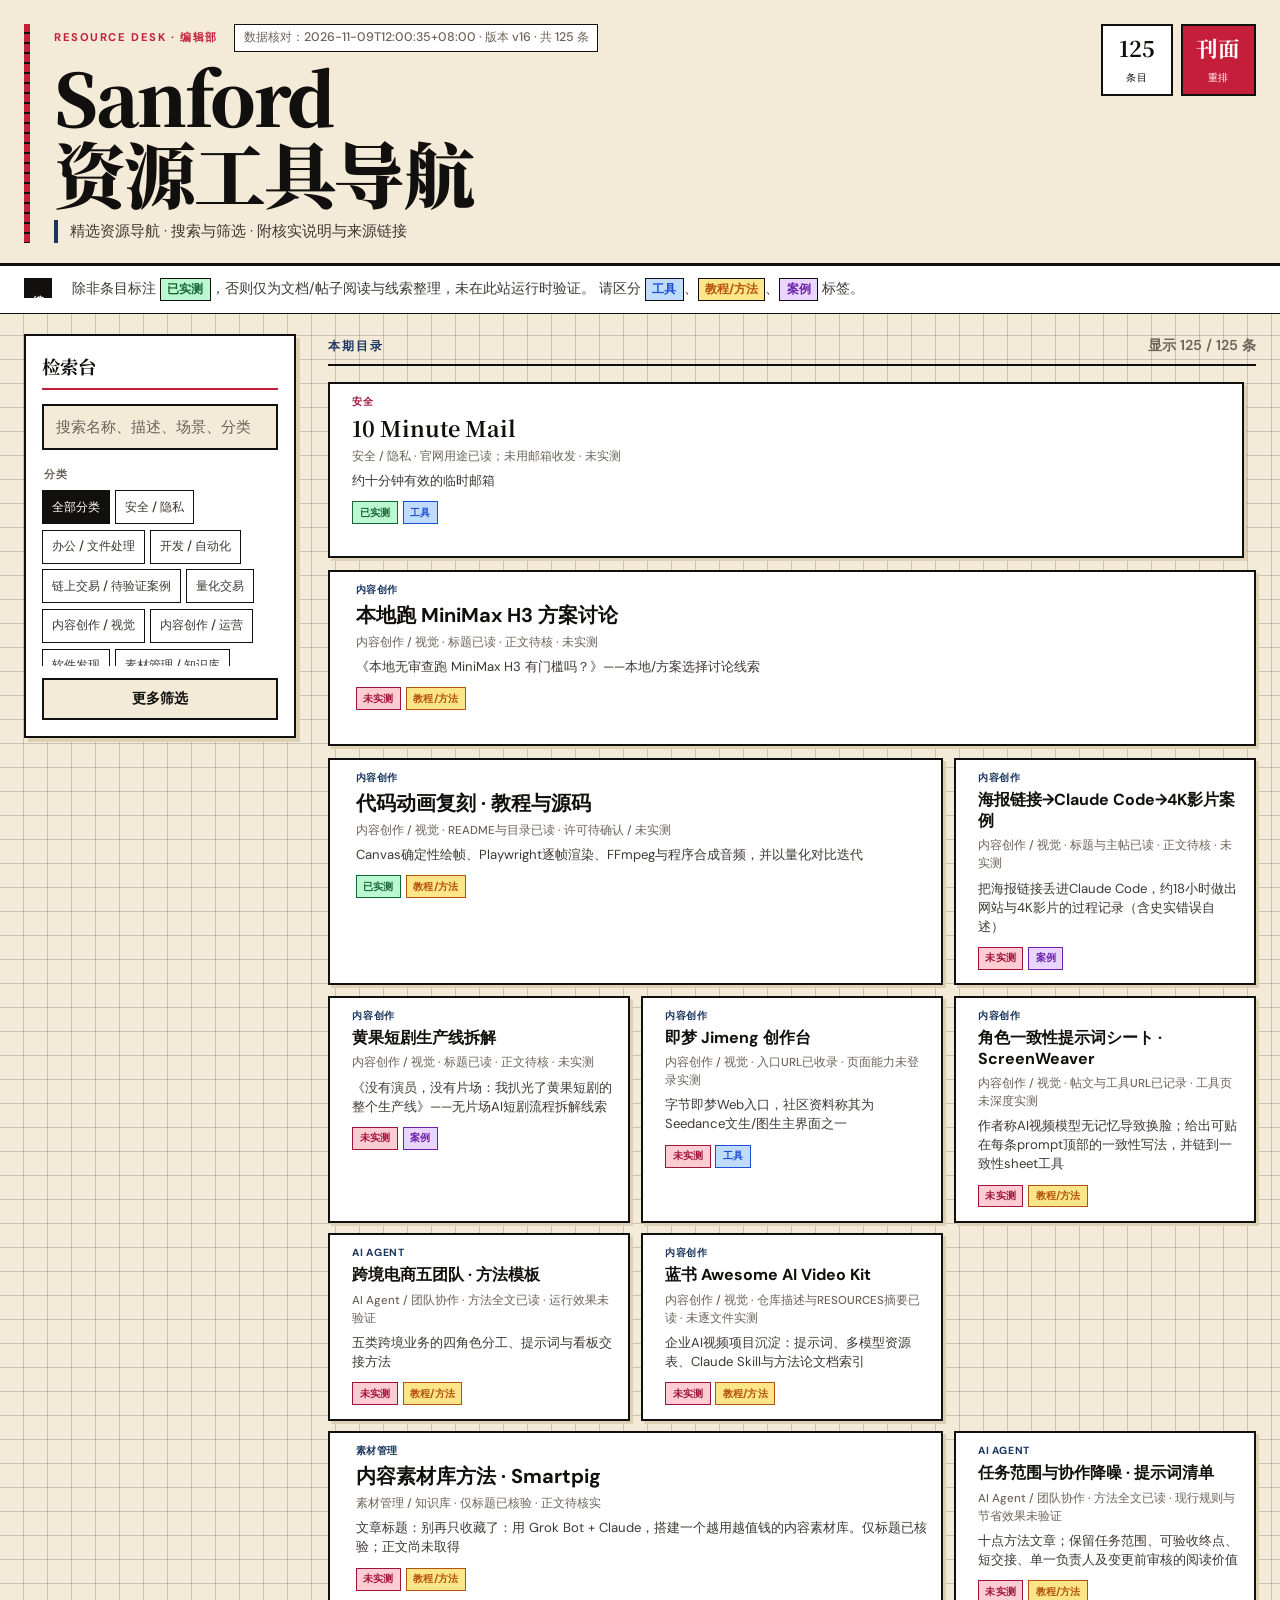
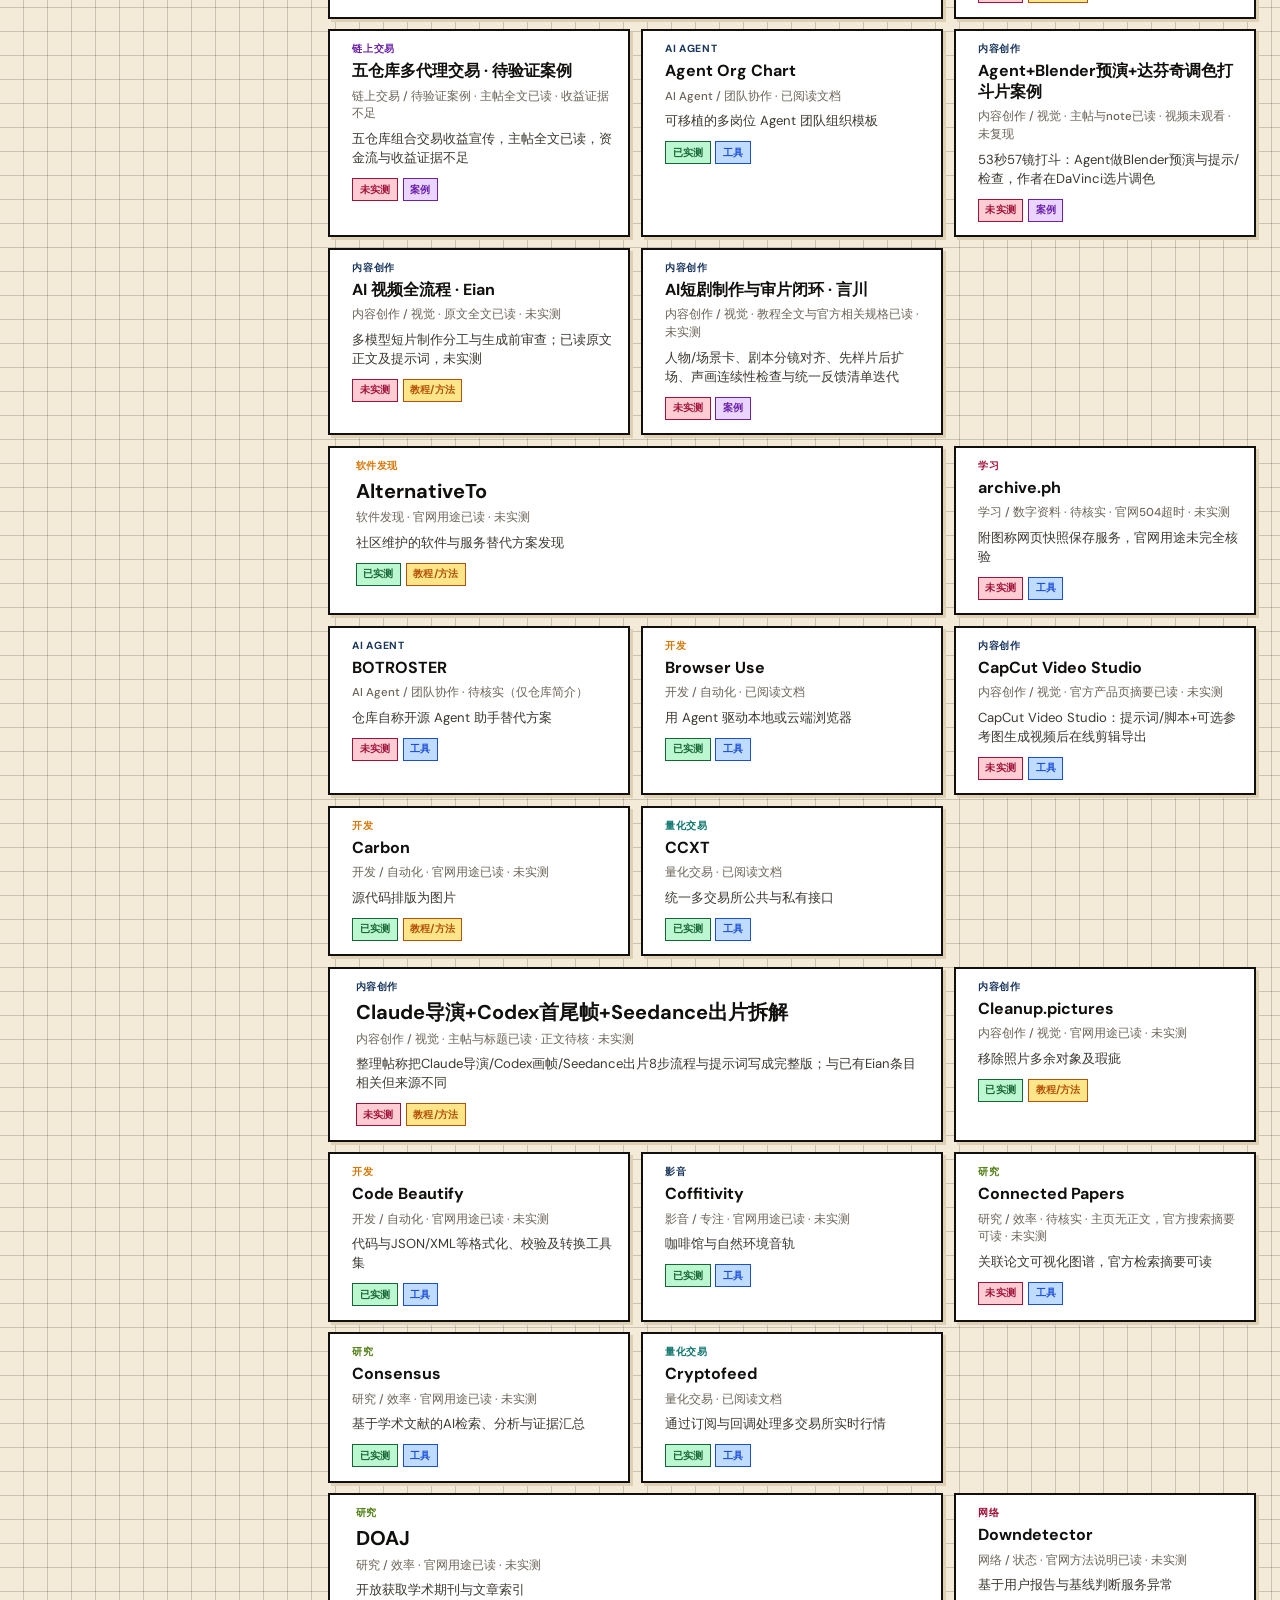
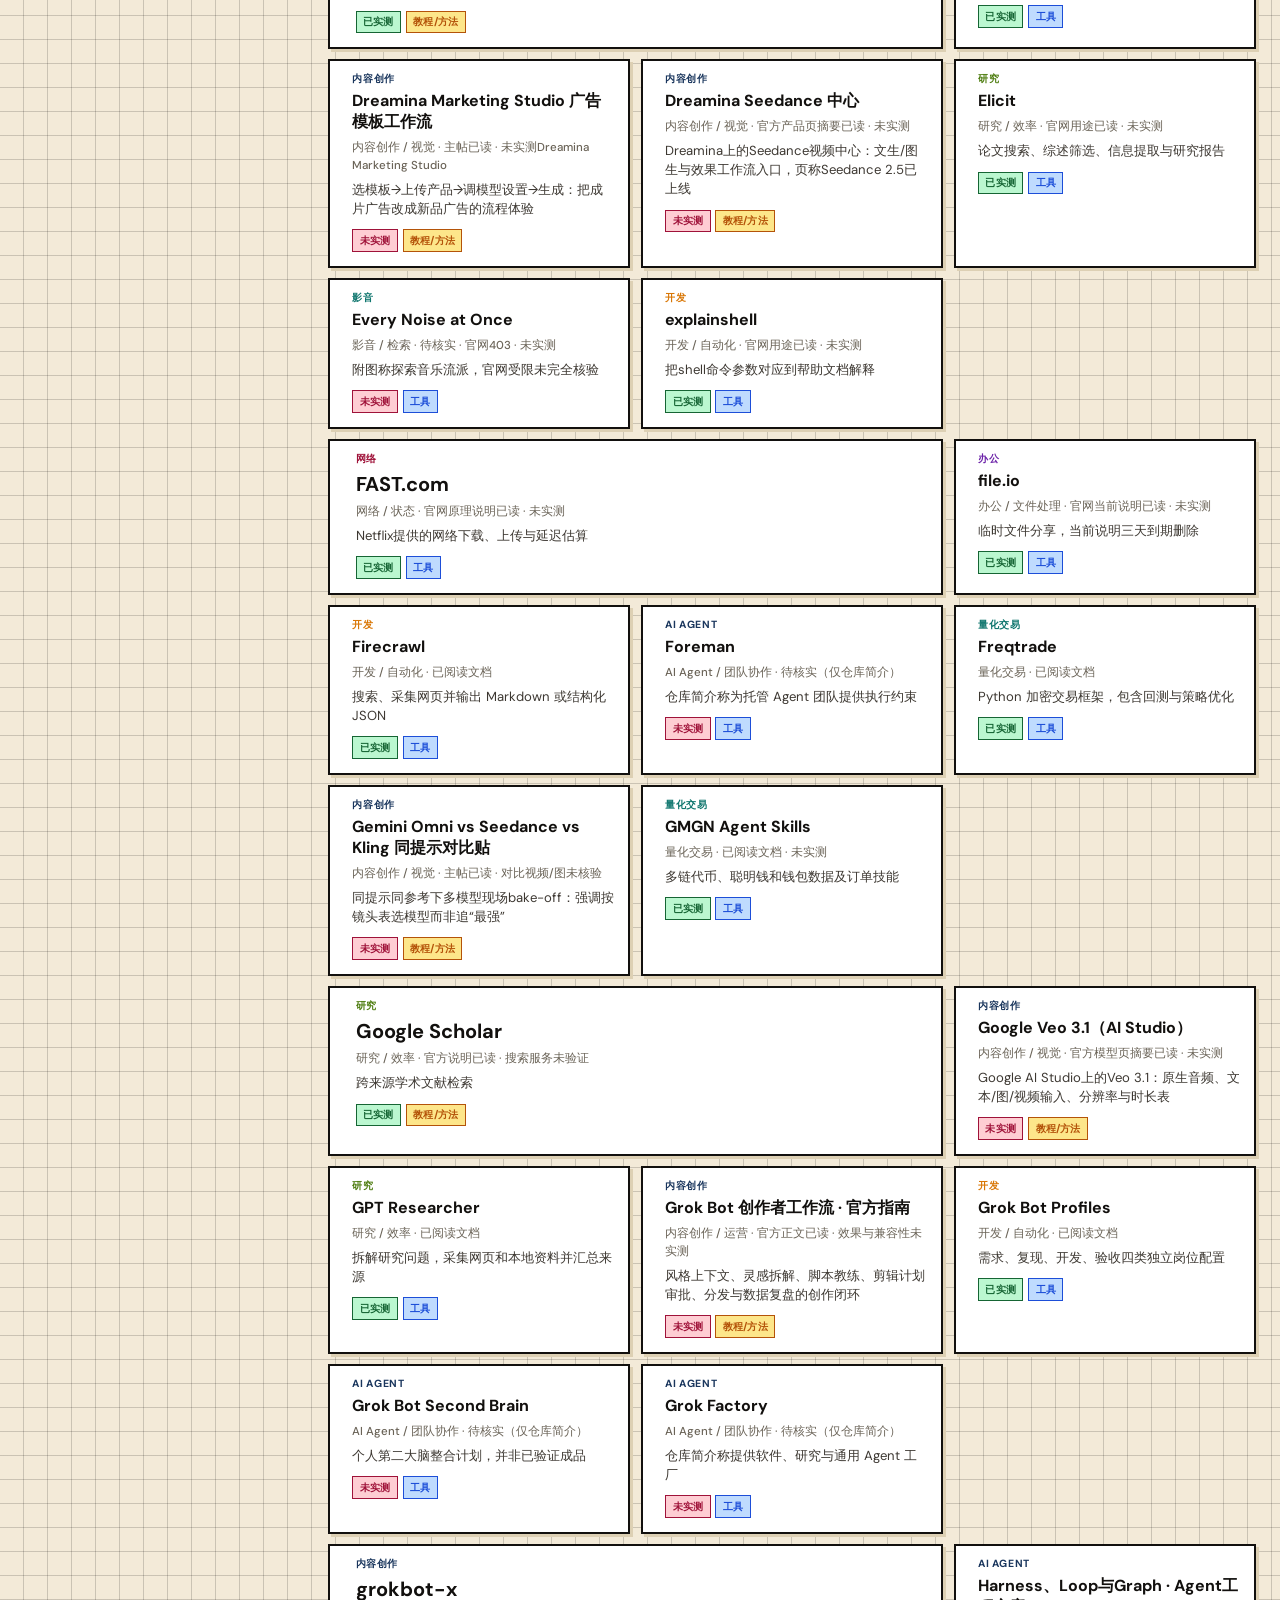
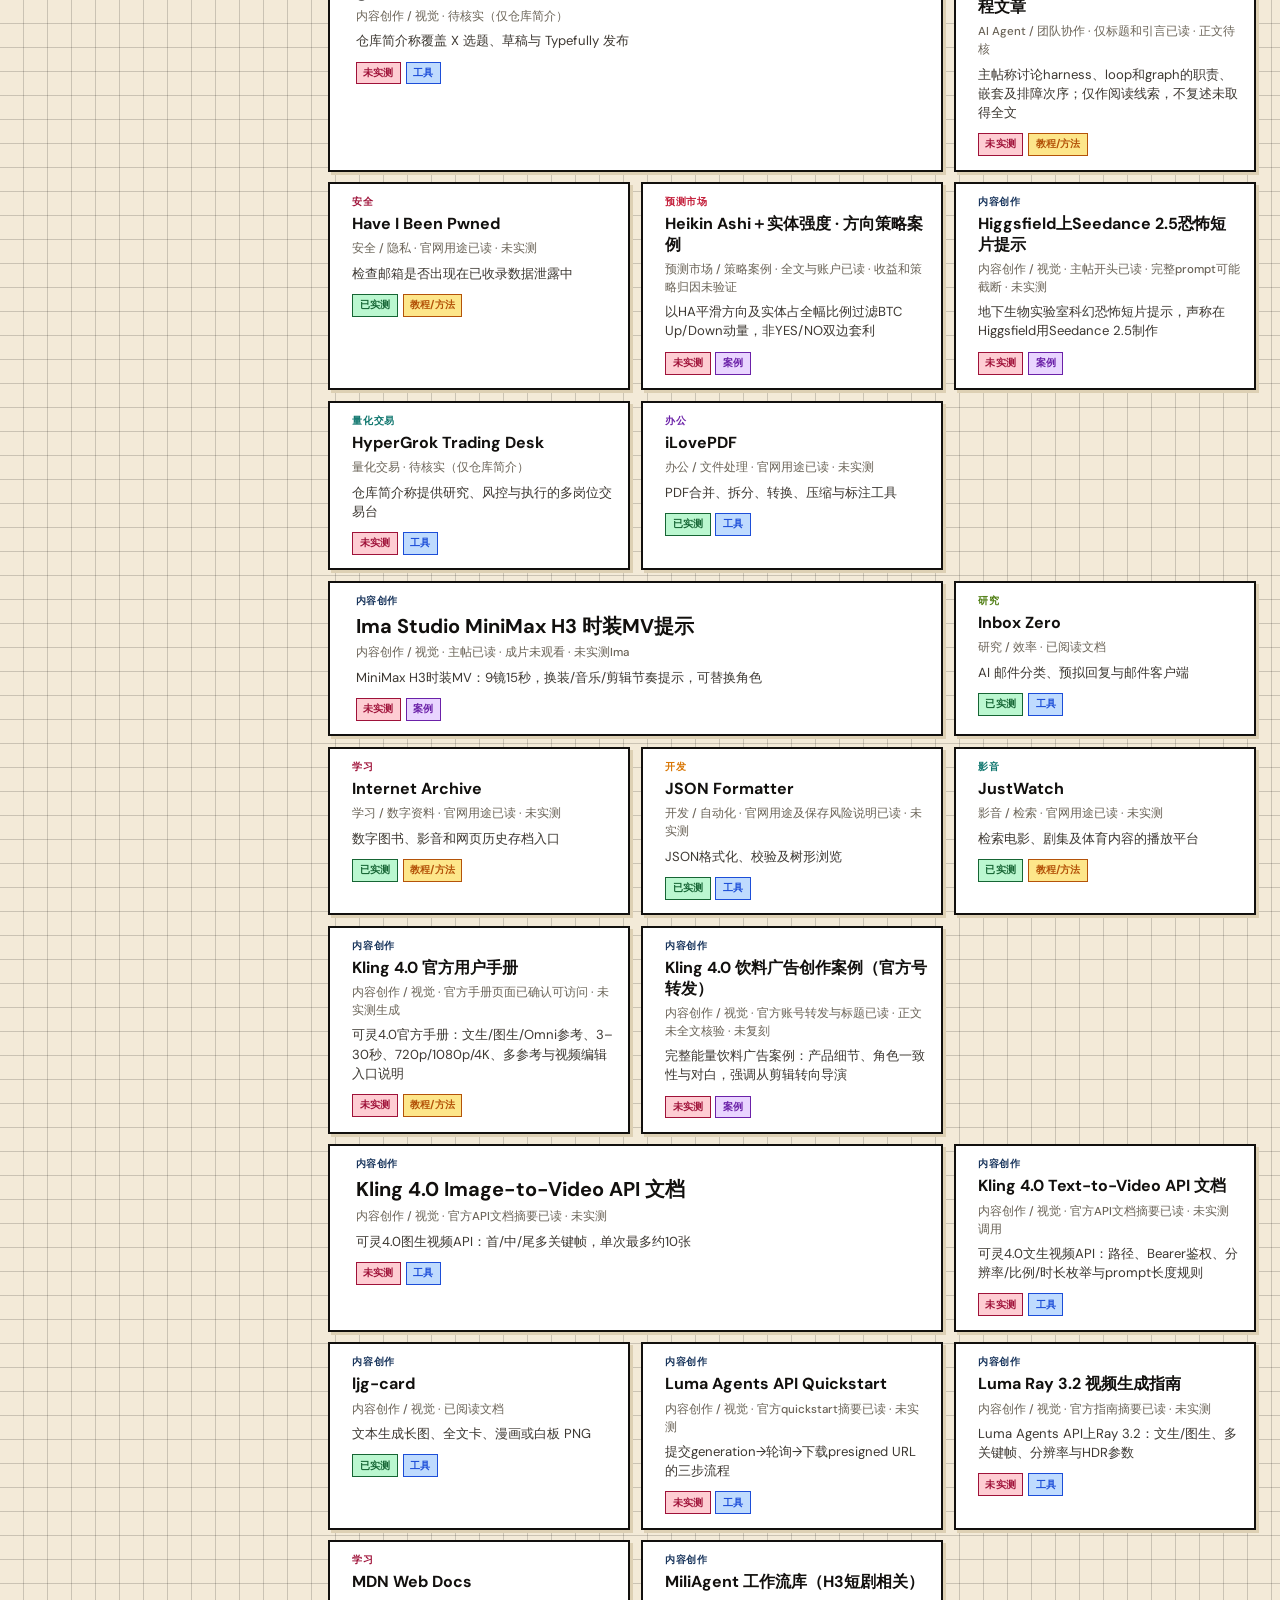
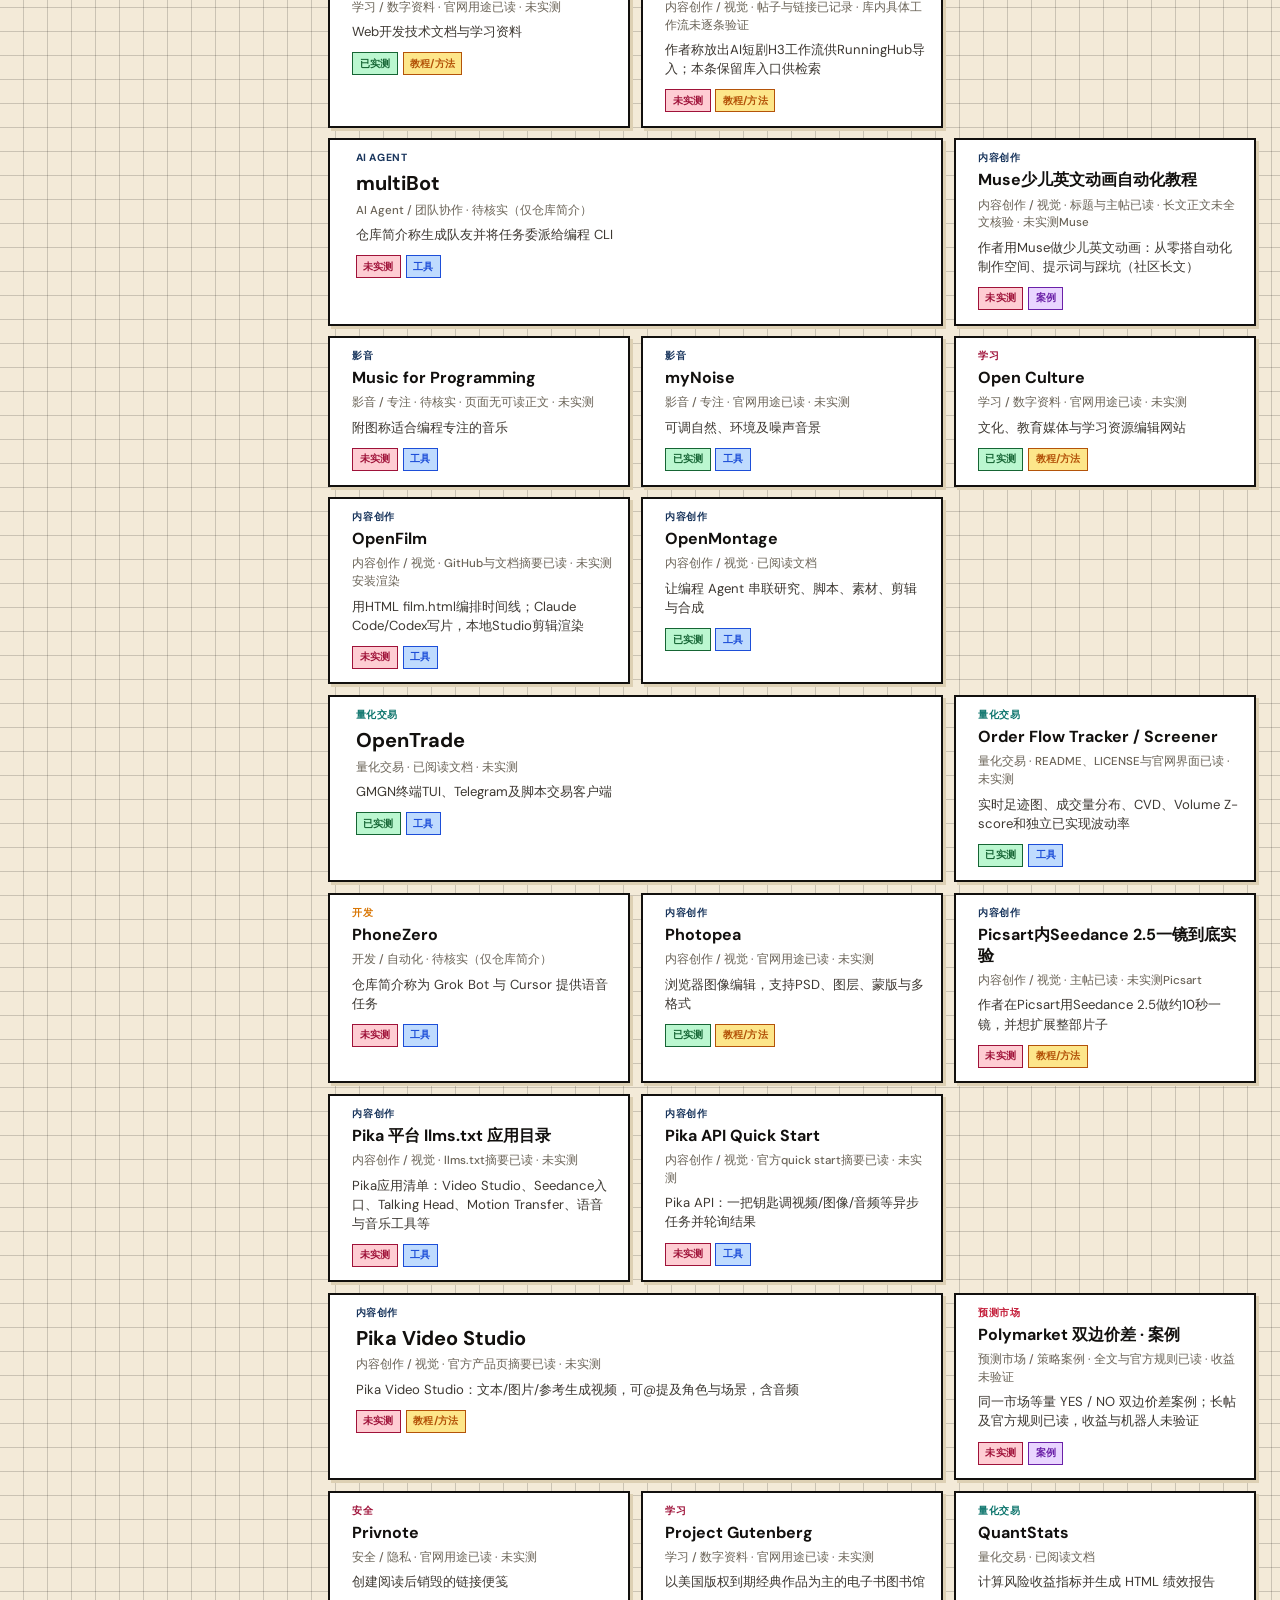
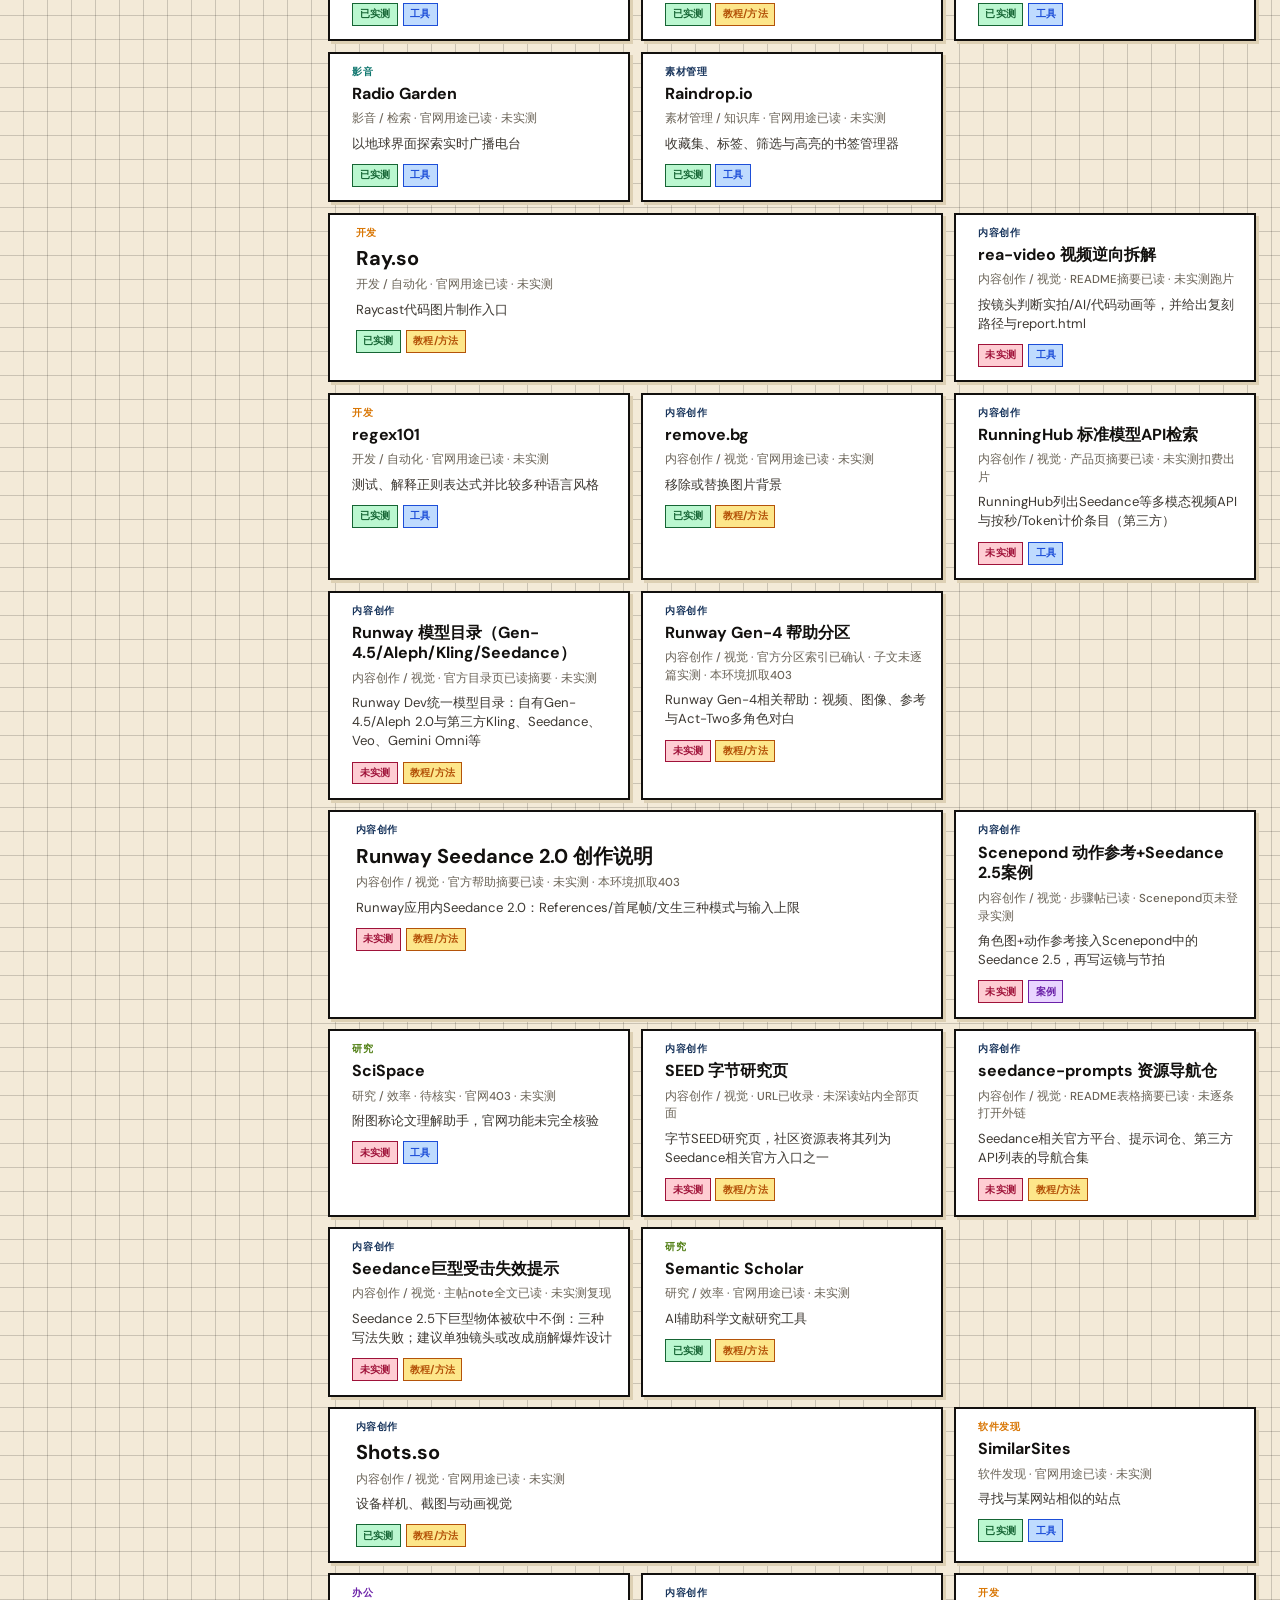
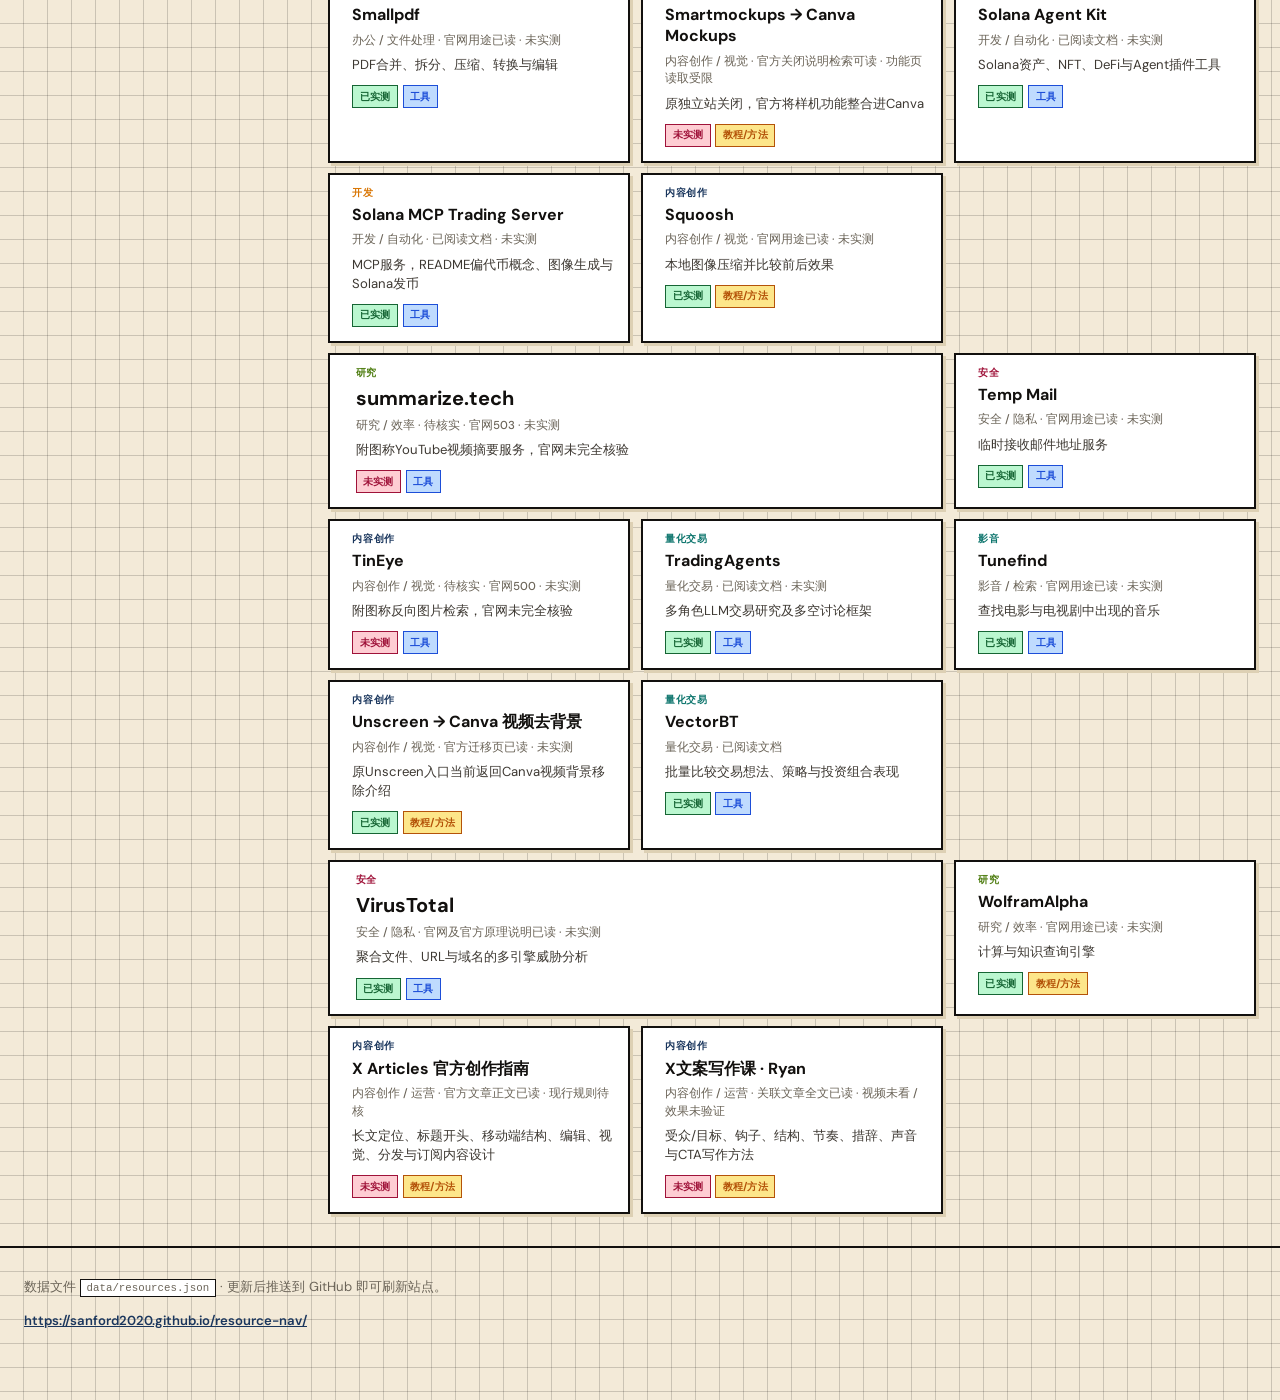
==== commit fef18de2: "feat(ui): editorial redesign — break from glass dark skin Co-authored-by: sanford <Sanford2020@users" ====
--- a/index.html
+++ b/index.html
@@ -4,110 +4,118 @@
   <meta charset="UTF-8" />
   <meta name="viewport" content="width=device-width, initial-scale=1" />
   <meta name="description" content="Sanford  curated tools, tutorials, and case studies with verification notes." />
-  <meta name="theme-color" content="#030712" />
-  <meta name="color-scheme" content="dark" />
+  <meta name="theme-color" content="#f3ead8" />
+  <meta name="color-scheme" content="light" />
   <title>Sanford 的资源工具导航</title>
+  <link rel="preconnect" href="https://fonts.googleapis.com" />
+  <link rel="preconnect" href="https://fonts.gstatic.com" crossorigin />
+  <link href="https://fonts.googleapis.com/css2?family=DM+Sans:ital,opsz,wght@0,9..40,400;0,9..40,500;0,9..40,700;1,9..40,400&family=Noto+Serif+SC:wght@500;700;900&display=swap" rel="stylesheet" />
   <link rel="stylesheet" href="styles.css" />
 </head>
 <body>
-  <div class="ambient" aria-hidden="true">
-    <span class="orb orb-a"></span>
-    <span class="orb orb-b"></span>
-    <span class="orb orb-c"></span>
-    <span class="grid-fade"></span>
-  </div>
-
-  <header class="site-header">
-    <div class="header-inner">
-      <div class="brand">
-        <div class="brand-mark" aria-hidden="true">
-          <span class="mark-core"></span>
+  <header class="masthead">
+    <div class="masthead-inner">
+      <div class="masthead-rail" aria-hidden="true"></div>
+      <div class="masthead-copy">
+        <div class="masthead-meta">
+          <span class="issue-mark">RESOURCE DESK · 编辑部</span>
+          <div class="meta-bar" id="metaBar" aria-live="polite"></div>
         </div>
-        <div class="brand-copy">
-          <p class="eyebrow">SANFORD · RESOURCE RADAR</p>
-          <h1>Sanford 的资源工具导航</h1>
-          <p class="tagline">广扫去噪后的精选库 · 搜索 / 分类 / 核实筛选 · 附来源与说明</p>
-        </div>
+        <h1 class="masthead-title">
+          <span class="title-line">Sanford</span>
+          <span class="title-line title-heavy">资源工具导航</span>
+        </h1>
+        <p class="masthead-deck">精选资源导航 · 搜索与筛选 · 附核实说明与来源链接</p>
       </div>
-      <div class="meta-bar" id="metaBar" aria-live="polite"></div>
+      <div class="masthead-stats" aria-hidden="true">
+        <span class="stat-block">125<br><small>条目</small></span>
+        <span class="stat-block stat-accent">刊面<br><small>重排</small></span>
+      </div>
     </div>
   </header>
 
-  <aside class="caveat-banner" role="note">
-    <span class="caveat-ico" aria-hidden="true">!</span>
-    <div>
-      <strong>核实提示：</strong>
-      除非条目标注 <span class="pill pill-ok">已实测</span>，否则仅为文档/帖子阅读与线索整理，未在此站运行时验证。
-      请区分 <span class="kind kind-tool">工具</span>、<span class="kind kind-tutorial">教程/方法</span>、<span class="kind kind-case">案例</span> 标签。
-    </div>
+  <aside class="editors-note" role="note">
+    <span class="note-label">编者注</span>
+  <p>
+    除非条目标注 <span class="pill pill-ok">已实测</span>，否则仅为文档/帖子阅读与线索整理，未在此站运行时验证。
+    请区分 <span class="kind kind-tool">工具</span>、<span class="kind kind-tutorial">教程/方法</span>、<span class="kind kind-case">案例</span> 标签。
+  </p>
   </aside>
 
-  <main class="layout">
-  <section class="controls" aria-label="筛选与排序">
-    <div class="controls-top">
+  <div class="command-center">
+    <aside class="filter-rail" aria-label="筛选与排序">
+      <h2 class="rail-heading">检索台</h2>
+
       <label class="search-wrap">
         <span class="visually-hidden">关键词搜索</span>
         <input type="search" id="searchInput" placeholder="搜索名称、描述、场景、分类、类型…" autocomplete="off" />
       </label>
+
+      <fieldset class="filter-group category-block">
+        <legend>分类</legend>
+        <div class="chip-row chip-row-wrap" id="categoryFilters" role="group" aria-label="分类筛选"></div>
+      </fieldset>
+
       <button type="button" class="toggle-advanced" id="toggleAdvanced" aria-expanded="false" aria-controls="advancedFilters">
         更多筛选
       </button>
-    </div>
 
-    <div id="advancedFilters" class="advanced-filters" hidden>
-      <fieldset class="filter-group">
-        <legend>核实状态</legend>
-        <div class="chip-row" id="verifiedFilters" role="group" aria-label="核实状态筛选">
-          <button type="button" class="chip is-active" data-verified="all">全部</button>
-          <button type="button" class="chip" data-verified="true">已实测</button>
-          <button type="button" class="chip" data-verified="false">未实测</button>
+      <div id="advancedFilters" class="advanced-filters" hidden>
+        <fieldset class="filter-group">
+          <legend>核实状态</legend>
+          <div class="chip-row" id="verifiedFilters" role="group" aria-label="核实状态筛选">
+            <button type="button" class="chip is-active" data-verified="all">全部</button>
+            <button type="button" class="chip" data-verified="true">已实测</button>
+            <button type="button" class="chip" data-verified="false">未实测</button>
+          </div>
+        </fieldset>
+
+        <fieldset class="filter-group">
+          <legend>状态关键词</legend>
+          <div class="chip-row" id="statusFilters" role="group" aria-label="状态筛选">
+            <button type="button" class="chip is-active" data-status="all">不限</button>
+            <button type="button" class="chip" data-status="已实测">含「已实测」</button>
+            <button type="button" class="chip" data-status="待核">含「待核」</button>
+            <button type="button" class="chip" data-status="已读">含「已读」</button>
+            <button type="button" class="chip" data-status="未核实">含「未核实」</button>
+          </div>
+        </fieldset>
+
+        <fieldset class="filter-group">
+          <legend>内容性质</legend>
+          <div class="chip-row" id="kindFilters" role="group" aria-label="内容性质">
+            <button type="button" class="chip is-active" data-kind="all">全部</button>
+            <button type="button" class="chip" data-kind="tool">偏工具</button>
+            <button type="button" class="chip" data-kind="tutorial">偏教程</button>
+            <button type="button" class="chip" data-kind="case">偏案例</button>
+          </div>
+        </fieldset>
+
+        <div class="sort-row">
+          <label for="sortSelect">排序</label>
+          <select id="sortSelect">
+            <option value="name-asc">名称 A→Z</option>
+            <option value="name-desc">名称 Z→A</option>
+            <option value="category-asc">分类 A→Z</option>
+            <option value="category-desc">分类 Z→A</option>
+            <option value="checkedAt-desc">核对时间 新→旧</option>
+            <option value="checkedAt-asc">核对时间 旧→新</option>
+          </select>
         </div>
-      </fieldset>
+      </div>
+    </aside>
 
-      <fieldset class="filter-group">
-        <legend>状态关键词</legend>
-        <div class="chip-row" id="statusFilters" role="group" aria-label="状态筛选">
-          <button type="button" class="chip is-active" data-status="all">不限</button>
-          <button type="button" class="chip" data-status="已实测">含「已实测」</button>
-          <button type="button" class="chip" data-status="待核">含「待核」</button>
-          <button type="button" class="chip" data-status="已读">含「已读」</button>
-          <button type="button" class="chip" data-status="未核实">含「未核实」</button>
-        </div>
-      </fieldset>
+    <main class="content-stage" aria-label="资源列表">
+      <header class="stage-header">
+        <h2 class="section-kicker">本期目录</h2>
+        <p class="result-count" id="resultCount" aria-live="polite"></p>
+      </header>
 
-      <fieldset class="filter-group">
-        <legend>内容性质</legend>
-        <div class="chip-row" id="kindFilters" role="group" aria-label="内容性质">
-          <button type="button" class="chip is-active" data-kind="all">全部</button>
-          <button type="button" class="chip" data-kind="tool">偏工具</button>
-          <button type="button" class="chip" data-kind="tutorial">偏教程</button>
-          <button type="button" class="chip" data-kind="case">偏案例</button>
-        </div>
-      </fieldset>
+      <div class="bento-hero" id="bentoHero" hidden aria-label="头版推荐"></div>
 
-      <div class="sort-row">
-        <label for="sortSelect">排序</label>
-        <select id="sortSelect">
-          <option value="name-asc">名称 A→Z</option>
-          <option value="name-desc">名称 Z→A</option>
-          <option value="category-asc">分类 A→Z</option>
-          <option value="category-desc">分类 Z→A</option>
-          <option value="checkedAt-desc">核对时间 新→旧</option>
-          <option value="checkedAt-asc">核对时间 旧→新</option>
-        </select>
-      </div>
-    </div>
-
-    <fieldset class="filter-group category-block">
-      <legend>分类</legend>
-      <div class="chip-row chip-row-wrap" id="categoryFilters" role="group" aria-label="分类筛选"></div>
-    </fieldset>
-
-    <p class="result-count" id="resultCount" aria-live="polite"></p>
-  </section>
-
-  <section class="card-grid" id="cardGrid" aria-label="资源列表"></section>
-  </main>
+      <section class="bento-grid card-grid" id="cardGrid"></section>
+    </main>
+  </div>
 
   <div id="detailDrawer" class="detail-drawer" aria-hidden="true" aria-labelledby="detailTitle" hidden>
     <div class="drawer-backdrop" id="drawerBackdrop" tabindex="-1"></div>
--- a/styles.css
+++ b/styles.css
@@ -1,41 +1,35 @@
 :root {
-  --bg: #030712;
-  --bg-elevated: #070b14;
-  --surface: rgba(14, 20, 32, 0.78);
-  --surface-solid: #111827;
-  --surface-2: rgba(24, 32, 48, 0.9);
-  --glass: rgba(255, 255, 255, 0.045);
-  --glass-border: rgba(255, 255, 255, 0.09);
-  --text: #f1f5f9;
-  --text-secondary: #cbd5e1;
-  --muted: #8494a7;
-  --accent: #38bdf8;
-  --accent-2: #818cf8;
-  --accent-glow: rgba(56, 189, 248, 0.38);
-  --accent-dim: rgba(56, 189, 248, 0.14);
-  --border: rgba(255, 255, 255, 0.08);
-  --border-strong: rgba(255, 255, 255, 0.14);
-  --ok: #4ade80;
-  --warn: #fbbf24;
-  --danger: #fb7185;
-  --violet: #c4b5fd;
-  --radius: 16px;
-  --radius-sm: 11px;
-  --shadow-sm: 0 6px 24px rgba(0, 0, 0, 0.28);
-  --shadow: 0 20px 56px rgba(0, 0, 0, 0.5);
-  --shadow-glow: 0 0 0 1px rgba(56, 189, 248, 0.22), 0 16px 48px rgba(0, 0, 0, 0.45), 0 0 40px rgba(56, 189, 248, 0.08);
-  --font: "PingFang SC", "Noto Sans SC", "Microsoft YaHei", system-ui, sans-serif;
-  --ease-out: cubic-bezier(0.22, 1, 0.36, 1);
-  --ease-spring: cubic-bezier(0.34, 1.35, 0.64, 1);
-  --blur: 18px;
-  --space-1: 0.25rem;
-  --space-2: 0.5rem;
-  --space-3: 0.75rem;
-  --space-4: 1rem;
-  --space-5: 1.25rem;
-  --space-6: 1.5rem;
-  --space-8: 2rem;
-  --max: 1160px;
+  --paper: #f3ead8;
+  --paper-deep: #e8dcc4;
+  --paper-shadow: #ddd0b4;
+  --ink: #12100e;
+  --ink-soft: #3d3832;
+  --ink-muted: #6b6458;
+  --rule: #12100e;
+  --rule-light: rgba(18, 16, 14, 0.18);
+  --accent-red: #c41e3a;
+  --accent-navy: #1a365d;
+  --accent-amber: #d97706;
+  --accent-teal: #0f766e;
+  --accent-plum: #6b21a8;
+  --accent-lime: #4d7c0f;
+  --ok: #166534;
+  --ok-bg: #bbf7d0;
+  --warn: #b45309;
+  --warn-bg: #fde68a;
+  --danger: #9f1239;
+  --danger-bg: #fecdd3;
+  --tool: #1d4ed8;
+  --tool-bg: #bfdbfe;
+  --tutorial: #b45309;
+  --tutorial-bg: #fed7aa;
+  --case: #6b21a8;
+  --case-bg: #e9d5ff;
+  --font-serif: "Noto Serif SC", "Songti SC", serif;
+  --font-sans: "DM Sans", "PingFang SC", "Noto Sans SC", "Microsoft YaHei", system-ui, sans-serif;
+  --snap: cubic-bezier(0.2, 0, 0, 1);
+  --snap-in: cubic-bezier(0.4, 0, 1, 1);
+  --rail-w: 272px;
 }
 
 *,
@@ -50,64 +44,16 @@
 
 body {
   margin: 0;
-  font-family: var(--font);
-  color: var(--text);
-  line-height: 1.6;
+  font-family: var(--font-sans);
+  color: var(--ink);
+  line-height: 1.55;
   min-height: 100vh;
-  background-color: var(--bg);
-  background-image: linear-gradient(180deg, var(--bg-elevated) 0%, var(--bg) 42%, #02040a 100%);
-}
-
-.ambient {
-  position: fixed;
-  inset: 0;
-  pointer-events: none;
-  z-index: 0;
-  overflow: hidden;
-}
-
-.orb {
-  position: absolute;
-  border-radius: 50%;
-  filter: blur(60px);
-  opacity: 0.55;
-}
-
-.orb-a {
-  width: 520px;
-  height: 520px;
-  top: -160px;
-  left: -80px;
-  background: radial-gradient(circle, rgba(56, 189, 248, 0.32) 0%, transparent 68%);
-}
-
-.orb-b {
-  width: 420px;
-  height: 420px;
-  top: 8%;
-  right: -100px;
-  background: radial-gradient(circle, rgba(129, 140, 248, 0.26) 0%, transparent 70%);
-}
-
-.orb-c {
-  width: 380px;
-  height: 380px;
-  bottom: -80px;
-  left: 35%;
-  background: radial-gradient(circle, rgba(74, 222, 128, 0.1) 0%, transparent 70%);
-  opacity: 0.4;
-}
-
-.grid-fade {
-  position: absolute;
-  inset: 0;
-  opacity: 0.22;
+  background-color: var(--paper);
   background-image:
-    linear-gradient(rgba(255, 255, 255, 0.03) 1px, transparent 1px),
-    linear-gradient(90deg, rgba(255, 255, 255, 0.03) 1px, transparent 1px);
-  background-size: 56px 56px;
-  mask-image: radial-gradient(ellipse 70% 55% at 50% 0%, #000 20%, transparent 75%);
-  -webkit-mask-image: radial-gradient(ellipse 70% 55% at 50% 0%, #000 20%, transparent 75%);
+    linear-gradient(90deg, var(--rule-light) 1px, transparent 1px),
+    linear-gradient(var(--rule-light) 1px, transparent 1px);
+  background-size: 24px 24px;
+  background-position: -1px -1px;
 }
 
 body::before {
@@ -115,12 +61,11 @@
   position: fixed;
   inset: 0;
   pointer-events: none;
-  opacity: 0.35;
+  background: radial-gradient(ellipse 80% 50% at 100% 0%, rgba(196, 30, 58, 0.06) 0%, transparent 55%);
   z-index: 0;
-  background-image: url("data:image/svg+xml,%3Csvg viewBox='0 0 256 256' xmlns='http://www.w3.org/2000/svg'%3E%3Cfilter id='n'%3E%3CfeTurbulence type='fractalNoise' baseFrequency='0.9' numOctaves='4' stitchTiles='stitch'/%3E%3C/filter%3E%3Crect width='100%25' height='100%25' filter='url(%23n)' opacity='0.045'/%3E%3C/svg%3E");
-}
-
-body > *:not(.ambient) {
+}
+
+body > * {
   position: relative;
   z-index: 1;
 }
@@ -136,292 +81,306 @@
   border: 0;
 }
 
-/* —— Header —— */
-.site-header {
-  border-bottom: 1px solid var(--border);
-  background: rgba(3, 7, 18, 0.72);
-  backdrop-filter: blur(var(--blur)) saturate(1.25);
-  -webkit-backdrop-filter: blur(var(--blur)) saturate(1.25);
-  position: sticky;
-  top: 0;
-  z-index: 20;
-  box-shadow:
-    0 1px 0 rgba(56, 189, 248, 0.08),
-    0 12px 40px rgba(0, 0, 0, 0.25);
-}
-
-.header-inner {
-  max-width: var(--max);
+/* —— Masthead —— */
+.masthead {
+  border-bottom: 3px solid var(--rule);
+  background: var(--paper);
+}
+
+.masthead-inner {
+  max-width: 1320px;
   margin: 0 auto;
-  padding: 1.4rem 1.25rem 1.15rem;
-  display: flex;
-  flex-direction: column;
-  gap: 0.85rem;
-}
-
-.brand {
-  display: flex;
-  align-items: flex-start;
-  gap: 0.95rem;
-}
-
-.brand-mark {
-  flex: 0 0 auto;
-  width: 46px;
-  height: 46px;
-  border-radius: 14px;
-  background: linear-gradient(145deg, rgba(56, 189, 248, 0.28), rgba(129, 140, 248, 0.18));
-  border: 1px solid rgba(56, 189, 248, 0.35);
-  box-shadow: 0 0 28px rgba(56, 189, 248, 0.22), inset 0 1px 0 rgba(255, 255, 255, 0.2);
+  padding: 1.5rem 1.5rem 1.25rem;
   display: grid;
-  place-items: center;
-  margin-top: 0.15rem;
-}
-
-.mark-core {
-  width: 14px;
-  height: 14px;
-  border-radius: 5px;
-  background: linear-gradient(135deg, #e0f2fe, var(--accent) 45%, var(--accent-2));
-  box-shadow: 0 0 16px var(--accent-glow);
-}
-
-.eyebrow {
-  margin: 0 0 0.35rem;
-  font-size: 0.68rem;
-  font-weight: 700;
-  letter-spacing: 0.16em;
-  color: var(--accent);
-  text-transform: uppercase;
-}
-
-.brand h1 {
-  margin: 0;
-  font-size: clamp(1.55rem, 4.6vw, 2.05rem);
-  font-weight: 750;
-  letter-spacing: -0.035em;
-  line-height: 1.2;
-  background: linear-gradient(120deg, #f8fafc 0%, #e2e8f0 42%, #7dd3fc 88%, #a5b4fc 100%);
-  -webkit-background-clip: text;
-  background-clip: text;
-  color: transparent;
-}
-
-.tagline {
-  margin: 0.45rem 0 0;
-  color: var(--muted);
-  font-size: 0.9rem;
-  font-weight: 450;
-  max-width: 42rem;
-}
-
-.meta-bar {
+  grid-template-columns: 6px 1fr auto;
+  gap: 1.25rem 1.5rem;
+  align-items: end;
+}
+
+.masthead-rail {
+  align-self: stretch;
+  background: repeating-linear-gradient(
+    180deg,
+    var(--accent-red) 0,
+    var(--accent-red) 8px,
+    var(--ink) 8px,
+    var(--ink) 10px
+  );
+  min-height: 120px;
+}
+
+.masthead-meta {
   display: flex;
   flex-wrap: wrap;
-  gap: 0.45rem;
-}
-
-.meta-pill {
+  align-items: center;
+  gap: 0.75rem 1rem;
+  margin-bottom: 0.65rem;
+}
+
+.issue-mark {
+  font-size: 0.7rem;
+  font-weight: 700;
+  letter-spacing: 0.14em;
+  text-transform: uppercase;
+  color: var(--accent-red);
+}
+
+.meta-bar {
   font-size: 0.78rem;
-  color: var(--text-secondary);
-  padding: 0.32rem 0.7rem;
-  background: var(--glass);
-  border: 1px solid var(--glass-border);
-  border-radius: 999px;
-  backdrop-filter: blur(8px);
-}
-
-.meta-pill-accent {
-  color: #dff6ff;
-  border-color: rgba(56, 189, 248, 0.35);
-  background: linear-gradient(135deg, var(--accent-dim), rgba(129, 140, 248, 0.1));
-  box-shadow: 0 0 18px rgba(56, 189, 248, 0.12);
-}
-
-.caveat-banner {
-  max-width: var(--max);
-  margin: 1.1rem auto 0;
-  padding: 0.85rem 1.1rem;
+  font-weight: 500;
+  color: var(--ink-muted);
+  padding: 0.2rem 0.55rem;
+  border: 1px solid var(--rule);
+  background: #fff;
+}
+
+.masthead-title {
+  margin: 0;
+  font-family: var(--font-serif);
+  line-height: 0.95;
+}
+
+.title-line {
+  display: block;
+  font-size: clamp(2.4rem, 7vw, 4.5rem);
+  font-weight: 900;
+  letter-spacing: -0.03em;
+  color: var(--ink);
+}
+
+.title-heavy {
+  margin-top: 0.1em;
+}
+
+.masthead-deck {
+  margin: 0.85rem 0 0;
+  max-width: 38rem;
+  font-size: 0.95rem;
+  color: var(--ink-soft);
+  border-left: 4px solid var(--accent-navy);
+  padding-left: 0.75rem;
+}
+
+.masthead-stats {
   display: flex;
-  gap: 0.75rem;
-  align-items: flex-start;
-  background: linear-gradient(135deg, rgba(56, 189, 248, 0.1) 0%, rgba(129, 140, 248, 0.07) 100%);
-  border: 1px solid rgba(56, 189, 248, 0.22);
-  border-radius: var(--radius);
-  font-size: 0.86rem;
+  gap: 0.5rem;
+  align-self: start;
+}
+
+.stat-block {
+  display: block;
+  padding: 0.65rem 0.85rem;
+  font-family: var(--font-serif);
+  font-size: 1.35rem;
+  font-weight: 700;
+  line-height: 1.1;
+  text-align: center;
+  border: 2px solid var(--rule);
+  background: #fff;
+  min-width: 4.5rem;
+}
+
+.stat-block small {
+  font-size: 0.65rem;
+  font-weight: 500;
+  font-family: var(--font-sans);
+  letter-spacing: 0.08em;
+}
+
+.stat-accent {
+  background: var(--accent-red);
+  color: #fff;
+  border-color: var(--ink);
+}
+
+/* —— Editor's note —— */
+.editors-note {
+  max-width: 1320px;
+  margin: 0 auto;
+  padding: 0.75rem 1.5rem;
+  display: grid;
+  grid-template-columns: auto 1fr;
+  gap: 1rem 1.25rem;
+  align-items: start;
+  border-bottom: 1px solid var(--rule);
+  background: #fff;
+  font-size: 0.88rem;
+}
+
+.note-label {
+  font-size: 0.68rem;
+  font-weight: 700;
+  letter-spacing: 0.12em;
+  writing-mode: vertical-rl;
+  text-orientation: mixed;
+  color: #fff;
+  background: var(--ink);
+  padding: 0.5rem 0.35rem;
+}
+
+.editors-note p {
+  margin: 0;
   line-height: 1.55;
-  backdrop-filter: blur(10px);
-  box-shadow: var(--shadow-sm);
-}
-
-.caveat-ico {
-  flex: 0 0 auto;
-  width: 1.35rem;
-  height: 1.35rem;
-  border-radius: 999px;
-  display: grid;
-  place-items: center;
-  font-size: 0.75rem;
-  font-weight: 800;
-  color: #031018;
-  background: linear-gradient(135deg, #7dd3fc, #38bdf8);
-  margin-top: 0.1rem;
-}
-
-.layout {
-  max-width: var(--max);
-  margin: 0 auto;
-  padding: 1.35rem 1.25rem;
+  color: var(--ink-soft);
 }
 
 .pill,
 .kind {
   display: inline-block;
-  padding: 0.12rem 0.5rem;
-  border-radius: 999px;
-  font-size: 0.76rem;
+  padding: 0.05rem 0.4rem;
+  font-size: 0.75rem;
+  font-weight: 700;
+  border: 1px solid var(--rule);
+}
+
+.pill-ok {
+  background: var(--ok-bg);
+  color: var(--ok);
+}
+
+.kind-tool {
+  background: var(--tool-bg);
+  color: var(--tool);
+}
+
+.kind-tutorial {
+  background: var(--warn-bg);
+  color: var(--warn);
+}
+
+.kind-case {
+  background: var(--case-bg);
+  color: var(--case);
+}
+
+/* —— Command center layout —— */
+.command-center {
+  max-width: 1320px;
+  margin: 0 auto;
+  padding: 1.25rem 1.5rem 2rem;
+  display: grid;
+  grid-template-columns: var(--rail-w) 1fr;
+  gap: 1.5rem 2rem;
+  align-items: start;
+}
+
+.filter-rail {
+  position: sticky;
+  top: 0.75rem;
+  padding: 1rem;
+  background: #fff;
+  border: 2px solid var(--rule);
+  box-shadow: 4px 4px 0 var(--paper-shadow);
+}
+
+.rail-heading {
+  margin: 0 0 0.85rem;
+  font-family: var(--font-serif);
+  font-size: 1.15rem;
+  font-weight: 700;
+  padding-bottom: 0.5rem;
+  border-bottom: 2px solid var(--accent-red);
+}
+
+.content-stage {
+  min-width: 0;
+}
+
+.stage-header {
+  display: flex;
+  flex-wrap: wrap;
+  justify-content: space-between;
+  align-items: baseline;
+  gap: 0.5rem 1rem;
+  margin-bottom: 1rem;
+  padding-bottom: 0.5rem;
+  border-bottom: 2px solid var(--rule);
+}
+
+.section-kicker {
+  margin: 0;
+  font-size: 0.72rem;
+  font-weight: 700;
+  letter-spacing: 0.16em;
+  text-transform: uppercase;
+  color: var(--accent-navy);
+}
+
+.result-count {
+  margin: 0;
+  font-size: 0.9rem;
   font-weight: 600;
-}
-
-.pill-ok {
-  background: rgba(74, 222, 128, 0.16);
-  color: var(--ok);
-  border: 1px solid rgba(74, 222, 128, 0.28);
-}
-
-.kind-tool {
-  background: rgba(56, 189, 248, 0.14);
-  color: var(--accent);
-  border: 1px solid rgba(56, 189, 248, 0.22);
-}
-
-.kind-tutorial {
-  background: rgba(251, 191, 36, 0.14);
-  color: var(--warn);
-  border: 1px solid rgba(251, 191, 36, 0.22);
-}
-
-.kind-case {
-  background: rgba(196, 181, 253, 0.14);
-  color: var(--violet);
-  border: 1px solid rgba(196, 181, 253, 0.22);
-}
-
-/* —— Controls —— */
-.controls {
-  display: flex;
-  flex-direction: column;
-  gap: 1rem;
-  padding: 1.15rem 1.2rem;
-  background: var(--surface);
-  border: 1px solid var(--border);
-  border-radius: calc(var(--radius) + 4px);
-  backdrop-filter: blur(var(--blur));
-  -webkit-backdrop-filter: blur(var(--blur));
-  box-shadow: var(--shadow-sm), inset 0 1px 0 rgba(255, 255, 255, 0.04);
-}
-
-.controls-top {
-  display: flex;
-  gap: 0.75rem;
-  align-items: stretch;
-  flex-wrap: wrap;
-}
-
+  color: var(--ink-muted);
+}
+
+/* —— Filters —— */
 .search-wrap {
-  position: relative;
   display: block;
-  flex: 1 1 16rem;
-}
-
-.search-wrap::before {
-  content: "";
-  position: absolute;
-  left: 1rem;
-  top: 50%;
-  transform: translateY(-50%);
-  width: 1.1rem;
-  height: 1.1rem;
-  opacity: 0.5;
-  pointer-events: none;
-  background: currentColor;
-  mask: url("data:image/svg+xml,%3Csvg xmlns='http://www.w3.org/2000/svg' fill='none' viewBox='0 0 24 24' stroke='white'%3E%3Cpath stroke-linecap='round' stroke-linejoin='round' stroke-width='2' d='M21 21l-5.2-5.2M11 18a7 7 0 100-14 7 7 0 000 14z'/%3E%3C/svg%3E") center / contain no-repeat;
-  -webkit-mask: url("data:image/svg+xml,%3Csvg xmlns='http://www.w3.org/2000/svg' fill='none' viewBox='0 0 24 24' stroke='white'%3E%3Cpath stroke-linecap='round' stroke-linejoin='round' stroke-width='2' d='M21 21l-5.2-5.2M11 18a7 7 0 100-14 7 7 0 000 14z'/%3E%3C/svg%3E") center / contain no-repeat;
-  color: var(--muted);
+  margin-bottom: 1rem;
 }
 
 .search-wrap input {
   width: 100%;
-  padding: 0.9rem 1rem 0.9rem 2.7rem;
-  border-radius: var(--radius);
-  border: 1px solid var(--border);
-  background: var(--surface-2);
-  color: var(--text);
-  font-size: 1rem;
-  transition: border-color 0.2s var(--ease-out), box-shadow 0.2s var(--ease-out), background 0.2s;
+  padding: 0.7rem 0.75rem;
+  border: 2px solid var(--rule);
+  background: var(--paper);
+  color: var(--ink);
+  font-size: 0.92rem;
+  font-family: inherit;
+  transition: background 0.12s var(--snap), box-shadow 0.12s var(--snap);
 }
 
 .search-wrap input::placeholder {
-  color: var(--muted);
-  opacity: 0.85;
-}
-
-.search-wrap input:hover {
-  border-color: var(--border-strong);
+  color: var(--ink-muted);
 }
 
 .search-wrap input:focus {
   outline: none;
-  border-color: rgba(56, 189, 248, 0.55);
-  box-shadow: 0 0 0 3px var(--accent-dim), 0 8px 28px rgba(56, 189, 248, 0.1);
-  background: rgba(24, 32, 48, 0.98);
+  background: #fff;
+  box-shadow: 3px 3px 0 var(--accent-navy);
 }
 
 .toggle-advanced {
-  align-self: stretch;
-  background: var(--surface-2);
-  border: 1px solid var(--border);
-  color: var(--text-secondary);
-  padding: 0.55rem 1.05rem;
-  min-height: 48px;
-  border-radius: 999px;
+  width: 100%;
+  margin-top: 0.75rem;
+  background: var(--paper);
+  border: 2px solid var(--rule);
+  color: var(--ink);
+  padding: 0.55rem 0.75rem;
+  min-height: 42px;
   cursor: pointer;
-  font-size: 0.88rem;
+  font-size: 0.85rem;
   font-weight: 600;
-  white-space: nowrap;
-  transition: border-color 0.2s, color 0.2s, background 0.2s, transform 0.15s var(--ease-spring);
+  font-family: inherit;
+  transition: transform 0.1s var(--snap-in), background 0.1s var(--snap);
 }
 
 .toggle-advanced:hover {
-  border-color: var(--accent);
-  color: var(--text);
-  background: var(--accent-dim);
+  background: var(--paper-deep);
 }
 
 .toggle-advanced:active {
-  transform: scale(0.97);
+  transform: translate(2px, 2px);
 }
 
 .toggle-advanced[aria-expanded="true"] {
-  border-color: rgba(56, 189, 248, 0.45);
-  background: var(--accent-dim);
-  color: #d4ebff;
+  background: var(--ink);
+  color: #fff;
 }
 
 .advanced-filters {
   display: grid;
-  gap: 0.95rem;
-  padding: 1.05rem;
-  background: rgba(6, 10, 18, 0.65);
-  border-radius: var(--radius);
-  border: 1px solid var(--border);
-  animation: panelIn 0.28s var(--ease-out);
-}
-
-@keyframes panelIn {
+  gap: 0.85rem;
+  margin-top: 0.75rem;
+  padding-top: 0.75rem;
+  border-top: 1px dashed var(--rule-light);
+  animation: snapIn 0.15s var(--snap-in);
+}
+
+@keyframes snapIn {
   from {
     opacity: 0;
-    transform: translateY(-6px);
+    transform: translateY(-4px);
   }
   to {
     opacity: 1;
@@ -440,285 +399,228 @@
 }
 
 .filter-group legend {
-  font-size: 0.72rem;
-  font-weight: 700;
+  font-size: 0.68rem;
+  font-weight: 700;
+  letter-spacing: 0.1em;
   text-transform: uppercase;
-  letter-spacing: 0.08em;
-  color: var(--muted);
-  margin-bottom: 0.55rem;
+  color: var(--ink-muted);
+  margin-bottom: 0.45rem;
 }
 
 .chip-row {
   display: flex;
   flex-wrap: wrap;
-  gap: 0.45rem;
+  gap: 0.35rem;
 }
 
 .chip-row-wrap {
-  max-height: 10.5rem;
+  max-height: 11rem;
   overflow: auto;
-  padding-bottom: 0.15rem;
   scrollbar-width: thin;
-  scrollbar-color: var(--border-strong) transparent;
 }
 
 .chip {
-  border: 1px solid var(--border);
-  background: rgba(255, 255, 255, 0.03);
-  color: var(--text-secondary);
-  border-radius: 999px;
-  padding: 0.42rem 0.9rem;
-  min-height: 38px;
-  font-size: 0.82rem;
-  font-weight: 550;
+  border: 1px solid var(--rule);
+  background: #fff;
+  color: var(--ink-soft);
+  padding: 0.3rem 0.55rem;
+  min-height: 34px;
+  font-size: 0.78rem;
+  font-weight: 500;
+  font-family: inherit;
   cursor: pointer;
   transition:
-    border-color 0.2s var(--ease-out),
-    background 0.2s var(--ease-out),
-    color 0.2s,
-    transform 0.15s var(--ease-spring),
-    box-shadow 0.2s;
+    background 0.1s var(--snap),
+    color 0.1s var(--snap),
+    transform 0.08s var(--snap-in);
 }
 
 .chip:hover {
-  border-color: var(--border-strong);
-  background: rgba(255, 255, 255, 0.06);
-  color: var(--text);
+  background: var(--paper-deep);
+  color: var(--ink);
 }
 
 .chip:active {
-  transform: scale(0.95);
+  transform: scale(0.97);
 }
 
 .chip.is-active {
-  background: linear-gradient(135deg, rgba(56, 189, 248, 0.2) 0%, rgba(129, 140, 248, 0.12) 100%);
-  border-color: rgba(56, 189, 248, 0.55);
-  color: #e0f2fe;
-  box-shadow: 0 0 22px rgba(56, 189, 248, 0.16);
-}
-
-.chip.is-active:hover {
-  border-color: var(--accent);
+  background: var(--ink);
+  color: #fff;
+  border-color: var(--ink);
+}
+
+.category-block {
+  margin-top: 0.25rem;
 }
 
 .sort-row {
   display: flex;
-  align-items: center;
+  flex-direction: column;
+  gap: 0.35rem;
+}
+
+.sort-row label {
+  font-size: 0.68rem;
+  font-weight: 700;
+  letter-spacing: 0.1em;
+  text-transform: uppercase;
+  color: var(--ink-muted);
+}
+
+.sort-row select {
+  width: 100%;
+  min-height: 40px;
+  padding: 0.45rem 0.5rem;
+  border: 2px solid var(--rule);
+  background: #fff;
+  color: var(--ink);
+  font-size: 0.85rem;
+  font-family: inherit;
+  cursor: pointer;
+}
+
+.sort-row select:focus {
+  outline: 2px solid var(--accent-navy);
+  outline-offset: 1px;
+}
+
+/* —— Bento hero —— */
+.bento-hero {
+  display: grid;
+  grid-template-columns: 1.2fr 0.8fr;
+  gap: 0.75rem;
+  margin-bottom: 0.75rem;
+}
+
+.bento-hero[hidden] {
+  display: none;
+}
+
+.bento-hero .card {
+  min-height: 11rem;
+}
+
+.bento-hero .card--lead {
+  grid-row: span 1;
+}
+
+/* —— Bento grid —— */
+.bento-grid {
+  display: grid;
+  grid-template-columns: repeat(6, 1fr);
   gap: 0.65rem;
-  flex-wrap: wrap;
-}
-
-.sort-row label {
-  font-size: 0.72rem;
-  font-weight: 700;
-  text-transform: uppercase;
-  letter-spacing: 0.08em;
-  color: var(--muted);
-}
-
-.sort-row select {
-  flex: 1;
-  min-width: 12rem;
-  min-height: 44px;
-  padding: 0.5rem 0.75rem;
-  border-radius: var(--radius-sm);
-  border: 1px solid var(--border);
-  background: var(--surface-2);
-  color: var(--text);
-  font-size: 0.9rem;
-  cursor: pointer;
-  transition: border-color 0.2s, box-shadow 0.2s;
-}
-
-.sort-row select:focus {
-  outline: none;
-  border-color: rgba(56, 189, 248, 0.5);
-  box-shadow: 0 0 0 3px var(--accent-dim);
-}
-
-.category-block {
-  padding-top: 0.35rem;
-  border-top: 1px solid var(--border);
-}
-
-.result-count {
-  margin: 0;
-  color: var(--muted);
-  font-size: 0.88rem;
-  font-weight: 500;
-  padding-top: 0.1rem;
-}
-
-.count-chip {
-  display: inline-flex;
-  align-items: center;
-  gap: 0.25rem;
-  padding: 0.28rem 0.7rem;
-  border-radius: 999px;
-  border: 1px solid var(--glass-border);
-  background: rgba(255, 255, 255, 0.03);
-  color: var(--text-secondary);
-  font-size: 0.84rem;
-}
-
-.count-chip strong {
-  color: var(--accent);
-  font-weight: 700;
-}
-
-/* —— Cards —— */
-.card-grid {
-  display: grid;
-  grid-template-columns: repeat(auto-fill, minmax(min(100%, 300px), 1fr));
-  gap: 1.05rem;
-  margin-top: 1.35rem;
-}
-
-.empty-state {
-  grid-column: 1 / -1;
-  text-align: center;
-  padding: 2.5rem 1.25rem;
-  border: 1px dashed var(--border-strong);
-  border-radius: var(--radius);
-  background: rgba(255, 255, 255, 0.02);
-}
-
-.empty-title {
-  margin: 0 0 0.4rem;
-  font-size: 1.1rem;
-  font-weight: 700;
-  color: var(--text);
 }
 
 .card {
+  --cat-accent: var(--accent-navy);
   position: relative;
-  overflow: hidden;
-  isolation: isolate;
-  background: linear-gradient(160deg, rgba(255, 255, 255, 0.07) 0%, rgba(255, 255, 255, 0.02) 55%, rgba(14, 20, 32, 0.55) 100%);
-  border: 1px solid var(--border);
-  border-radius: var(--radius);
-  padding: 1.15rem 1.2rem 1.1rem;
+  margin: 0;
+  padding: 0;
+  border: 2px solid var(--rule);
+  background: #fff;
   cursor: pointer;
   text-align: left;
   color: inherit;
   font: inherit;
+  display: grid;
+  grid-template-columns: 0.55rem 1fr;
+  grid-template-rows: auto 1fr;
+  overflow: hidden;
+  box-shadow: 3px 3px 0 var(--paper-shadow);
+  transition:
+    transform 0.12s var(--snap-in),
+    box-shadow 0.12s var(--snap-in);
+  animation: tileIn 0.18s var(--snap-in) backwards;
+  animation-delay: var(--stagger, 0ms);
+  grid-column: span 2;
+}
+
+@keyframes tileIn {
+  from {
+    opacity: 0;
+    transform: translateX(-6px);
+  }
+  to {
+    opacity: 1;
+    transform: translateX(0);
+  }
+}
+
+.card:hover,
+.card:focus-visible {
+  transform: translate(-2px, -2px);
+  box-shadow: 5px 5px 0 var(--cat-accent);
+  outline: none;
+}
+
+.card:focus-visible {
+  outline: 2px solid var(--ink);
+  outline-offset: 2px;
+}
+
+.card-cat-stripe {
+  grid-row: 1 / -1;
+  grid-column: 1;
+  background: var(--cat-accent);
+}
+
+.card-inner {
+  grid-column: 2;
+  padding: 0.75rem 0.85rem 0.85rem;
   display: flex;
   flex-direction: column;
-  gap: 0.5rem;
-  backdrop-filter: blur(14px);
-  -webkit-backdrop-filter: blur(14px);
-  box-shadow: var(--shadow-sm), inset 0 1px 0 rgba(255, 255, 255, 0.05);
-  transition:
-    transform 0.28s var(--ease-out),
-    border-color 0.25s,
-    box-shadow 0.28s,
-    background 0.25s;
-  animation: cardIn 0.45s var(--ease-out) backwards;
-  animation-delay: var(--stagger, 0ms);
-}
-
-.card-sheen {
-  position: absolute;
-  inset: 0 0 auto 0;
-  height: 1px;
-  background: linear-gradient(90deg, transparent, rgba(255, 255, 255, 0.35), transparent);
-  opacity: 0.55;
-  z-index: 1;
-  pointer-events: none;
-}
-
-.card-rail {
-  position: absolute;
-  left: 0;
-  top: 14%;
-  bottom: 14%;
-  width: 3px;
-  border-radius: 0 4px 4px 0;
-  background: rgba(148, 163, 184, 0.35);
-  z-index: 1;
-  pointer-events: none;
-  transition: background 0.25s, box-shadow 0.25s;
-}
-
-.card-kind-tool .card-rail {
-  background: linear-gradient(180deg, #7dd3fc, #38bdf8);
-  box-shadow: 0 0 12px rgba(56, 189, 248, 0.35);
-}
-
-.card-kind-tutorial .card-rail {
-  background: linear-gradient(180deg, #fde68a, #fbbf24);
-  box-shadow: 0 0 12px rgba(251, 191, 36, 0.28);
-}
-
-.card-kind-case .card-rail {
-  background: linear-gradient(180deg, #ddd6fe, #a78bfa);
-  box-shadow: 0 0 12px rgba(167, 139, 250, 0.3);
-}
-
-@keyframes cardIn {
-  from {
-    opacity: 0;
-    transform: translateY(16px) scale(0.985);
-  }
-  to {
-    opacity: 1;
-    transform: translateY(0) scale(1);
-  }
-}
-
-.card:hover,
-.card:focus-visible {
-  border-color: rgba(56, 189, 248, 0.48);
-  transform: translateY(-5px);
-  box-shadow: var(--shadow-glow);
-  background: linear-gradient(160deg, rgba(56, 189, 248, 0.1) 0%, rgba(255, 255, 255, 0.04) 48%, rgba(14, 20, 32, 0.65) 100%);
-  outline: none;
-}
-
-.card:focus-visible {
-  box-shadow: var(--shadow-glow), 0 0 0 2px var(--accent);
-}
-
-.card:hover .card-rail,
-.card:focus-visible .card-rail {
-  box-shadow: 0 0 18px rgba(56, 189, 248, 0.45);
+  gap: 0.35rem;
+}
+
+.card-cat-label {
+  font-size: 0.65rem;
+  font-weight: 700;
+  letter-spacing: 0.06em;
+  text-transform: uppercase;
+  color: var(--cat-accent);
+  line-height: 1.2;
+}
+
+.card--wide {
+  grid-column: span 4;
+  grid-template-columns: 0.75rem 1fr;
+}
+
+.card--wide .card-title {
+  font-size: 1.25rem;
+}
+
+.card--lead {
+  grid-column: span 3;
+  min-height: 10rem;
+}
+
+.card--lead .card-title {
+  font-family: var(--font-serif);
+  font-size: 1.35rem;
+  font-weight: 700;
 }
 
 .card-title {
   margin: 0;
-  padding-left: 0.35rem;
-  font-size: 1.06rem;
-  font-weight: 700;
-  line-height: 1.35;
-  letter-spacing: -0.015em;
-  color: var(--text);
+  font-size: 1rem;
+  font-weight: 700;
+  line-height: 1.3;
+  color: var(--ink);
 }
 
 .card-meta {
-  display: flex;
-  flex-wrap: wrap;
-  align-items: center;
-  gap: 0.35rem;
-  padding-left: 0.35rem;
-  font-size: 0.76rem;
-  color: var(--muted);
+  font-size: 0.72rem;
+  color: var(--ink-muted);
   font-weight: 500;
 }
 
-.card-cat {
-  color: var(--text-secondary);
-}
-
-.card-meta .dot {
-  opacity: 0.5;
-}
-
 .card-desc {
   margin: 0;
-  padding-left: 0.35rem;
-  font-size: 0.87rem;
-  color: var(--text-secondary);
-  line-height: 1.5;
+  font-size: 0.82rem;
+  color: var(--ink-soft);
+  line-height: 1.45;
   display: -webkit-box;
   -webkit-line-clamp: 3;
   -webkit-box-orient: vertical;
@@ -728,44 +630,47 @@
 .badge-row {
   display: flex;
   flex-wrap: wrap;
-  gap: 0.4rem;
-  margin-top: 0.4rem;
-  padding-left: 0.35rem;
+  gap: 0.3rem;
+  margin-top: auto;
+  padding-top: 0.35rem;
 }
 
 .badge {
-  font-size: 0.7rem;
-  font-weight: 650;
-  padding: 0.22rem 0.55rem;
-  border-radius: 999px;
-  border: 1px solid var(--border);
-  background: rgba(0, 0, 0, 0.22);
+  font-size: 0.65rem;
+  font-weight: 700;
+  padding: 0.15rem 0.4rem;
+  border: 1px solid var(--rule);
   letter-spacing: 0.02em;
 }
 
 .badge.verified {
-  border-color: rgba(74, 222, 128, 0.42);
+  background: var(--ok-bg);
   color: var(--ok);
-  background: rgba(74, 222, 128, 0.1);
+  border-color: var(--ok);
 }
 
 .badge.unverified {
-  border-color: rgba(251, 113, 133, 0.35);
-  color: #fecdd3;
-  background: rgba(251, 113, 133, 0.08);
+  background: var(--danger-bg);
+  color: var(--danger);
+  border-color: var(--danger);
 }
 
 .badge.kind-tool {
-  color: var(--accent);
-  border-color: rgba(56, 189, 248, 0.32);
-}
+  color: var(--tool);
+  background: var(--tool-bg);
+  border-color: var(--tool);
+}
+
 .badge.kind-tutorial {
   color: var(--warn);
-  border-color: rgba(251, 191, 36, 0.32);
-}
+  background: var(--warn-bg);
+  border-color: var(--warn);
+}
+
 .badge.kind-case {
-  color: var(--violet);
-  border-color: rgba(196, 181, 253, 0.32);
+  color: var(--case);
+  background: var(--case-bg);
+  border-color: var(--case);
 }
 
 /* —— Drawer —— */
@@ -789,11 +694,9 @@
 .drawer-backdrop {
   position: absolute;
   inset: 0;
-  background: rgba(2, 4, 10, 0.68);
-  backdrop-filter: blur(5px);
-  -webkit-backdrop-filter: blur(5px);
+  background: rgba(18, 16, 14, 0.55);
   opacity: 0;
-  transition: opacity 0.28s var(--ease-out);
+  transition: opacity 0.15s var(--snap);
 }
 
 .detail-drawer.is-open .drawer-backdrop {
@@ -802,18 +705,16 @@
 
 .drawer-panel {
   position: relative;
-  width: min(100%, 560px);
+  width: min(100%, 520px);
   height: 100%;
-  background: linear-gradient(165deg, rgba(22, 30, 46, 0.98) 0%, rgba(10, 14, 24, 0.99) 100%);
-  border-left: 1px solid var(--border-strong);
-  box-shadow: -28px 0 72px rgba(0, 0, 0, 0.6);
+  background: var(--paper);
+  border-left: 3px solid var(--rule);
+  box-shadow: -8px 0 0 rgba(18, 16, 14, 0.08);
   display: flex;
   flex-direction: column;
   transform: translateX(100%);
-  transition: transform 0.34s var(--ease-out);
+  transition: transform 0.18s var(--snap-in);
   overflow: hidden;
-  backdrop-filter: blur(22px);
-  -webkit-backdrop-filter: blur(22px);
 }
 
 .detail-drawer.is-open .drawer-panel {
@@ -821,47 +722,47 @@
 }
 
 .drawer-header {
-  padding: 1.2rem 1.2rem 0.85rem;
-  border-bottom: 1px solid var(--border);
+  padding: 1rem 1rem 0.75rem;
+  border-bottom: 2px solid var(--rule);
   position: relative;
-  background: linear-gradient(180deg, rgba(56, 189, 248, 0.06), transparent);
+  background: #fff;
 }
 
 .drawer-header h2 {
-  margin: 0 2.75rem 0.55rem 0;
-  font-size: 1.25rem;
-  font-weight: 750;
+  margin: 0 2.5rem 0.5rem 0;
+  font-family: var(--font-serif);
+  font-size: 1.35rem;
+  font-weight: 700;
   line-height: 1.35;
-  letter-spacing: -0.02em;
 }
 
 .drawer-body {
-  padding: 1.2rem 1.3rem 1.6rem;
+  padding: 1rem 1.15rem 1.5rem;
   overflow: auto;
   flex: 1;
   scrollbar-width: thin;
-  scrollbar-color: var(--border-strong) transparent;
 }
 
 .icon-btn {
   position: absolute;
-  top: 0.8rem;
-  right: 0.8rem;
-  width: 44px;
-  height: 44px;
-  border: 1px solid var(--border);
-  border-radius: var(--radius-sm);
-  background: rgba(255, 255, 255, 0.05);
-  color: var(--text);
-  font-size: 1.4rem;
+  top: 0.65rem;
+  right: 0.65rem;
+  width: 40px;
+  height: 40px;
+  border: 2px solid var(--rule);
+  border-radius: 0;
+  background: #fff;
+  color: var(--ink);
+  font-size: 1.35rem;
   line-height: 1;
   cursor: pointer;
-  transition: background 0.2s, border-color 0.2s, transform 0.15s var(--ease-spring);
+  transition: background 0.1s var(--snap), transform 0.08s var(--snap-in);
 }
 
 .icon-btn:hover {
-  background: rgba(251, 113, 133, 0.12);
-  border-color: rgba(251, 113, 133, 0.35);
+  background: var(--accent-red);
+  color: #fff;
+  border-color: var(--ink);
 }
 
 .icon-btn:active {
@@ -869,29 +770,29 @@
 }
 
 .detail-section {
-  margin-bottom: 1.25rem;
+  margin-bottom: 1.1rem;
 }
 
 .detail-section h3 {
-  margin: 0 0 0.5rem;
-  font-size: 0.72rem;
-  font-weight: 750;
+  margin: 0 0 0.4rem;
+  font-size: 0.68rem;
+  font-weight: 700;
+  letter-spacing: 0.12em;
   text-transform: uppercase;
-  letter-spacing: 0.09em;
-  color: var(--muted);
+  color: var(--accent-red);
 }
 
 .detail-section p,
 .detail-section li {
-  margin: 0.3rem 0;
-  font-size: 0.92rem;
-  color: var(--text-secondary);
-  line-height: 1.55;
+  margin: 0.25rem 0;
+  font-size: 0.9rem;
+  color: var(--ink-soft);
+  line-height: 1.5;
 }
 
 .detail-section ul {
   margin: 0;
-  padding-left: 1.25rem;
+  padding-left: 1.15rem;
 }
 
 .link-list {
@@ -900,103 +801,114 @@
   margin: 0;
   display: flex;
   flex-direction: column;
-  gap: 0.5rem;
+  gap: 0.45rem;
 }
 
 .link-list a {
-  color: var(--accent);
+  color: var(--accent-navy);
+  font-weight: 500;
   word-break: break-all;
-  text-decoration: none;
-  border-bottom: 1px solid transparent;
-  transition: color 0.2s, border-color 0.2s;
+  text-decoration: underline;
+  text-decoration-thickness: 1px;
+  text-underline-offset: 2px;
 }
 
 .link-list a:hover {
-  color: #7dd3fc;
-  border-bottom-color: rgba(56, 189, 248, 0.35);
+  color: var(--accent-red);
 }
 
 .caveat-inline {
-  padding: 0.8rem 0.95rem;
-  background: rgba(251, 113, 133, 0.08);
-  border: 1px solid rgba(251, 113, 133, 0.28);
-  border-radius: var(--radius-sm);
-  font-size: 0.86rem;
+  padding: 0.65rem 0.75rem;
+  background: var(--danger-bg);
+  border: 2px solid var(--danger);
+  font-size: 0.85rem;
   line-height: 1.5;
 }
 
 .site-footer {
-  max-width: var(--max);
-  margin: 2.75rem auto 3.25rem;
-  padding: 0 1.25rem;
-  color: var(--muted);
-  font-size: 0.84rem;
-  line-height: 1.6;
+  max-width: 1320px;
+  margin: 0 auto 2.5rem;
+  padding: 1rem 1.5rem;
+  border-top: 2px solid var(--rule);
+  color: var(--ink-muted);
+  font-size: 0.82rem;
 }
 
 .site-footer code {
   font-size: 0.82em;
-  padding: 0.15rem 0.4rem;
-  border-radius: 6px;
-  background: rgba(255, 255, 255, 0.06);
-  border: 1px solid var(--border);
+  padding: 0.1rem 0.35rem;
+  border: 1px solid var(--rule);
+  background: #fff;
 }
 
 .site-footer a {
-  color: var(--accent);
-  text-decoration: none;
-  transition: color 0.2s;
+  color: var(--accent-navy);
+  font-weight: 600;
 }
 
 .site-footer a:hover {
-  color: #7dd3fc;
-  text-decoration: underline;
-}
-
-@media (max-width: 640px) {
-  .header-inner,
-  .layout {
+  color: var(--accent-red);
+}
+
+.empty-hint {
+  grid-column: 1 / -1;
+  padding: 1.5rem;
+  border: 2px dashed var(--rule);
+  background: #fff;
+  font-weight: 500;
+  color: var(--ink-muted);
+}
+
+@media (max-width: 960px) {
+  .command-center {
+    grid-template-columns: 1fr;
+  }
+
+  .filter-rail {
+    position: static;
+  }
+
+  .masthead-inner {
+    grid-template-columns: 4px 1fr;
+  }
+
+  .masthead-stats {
+    display: none;
+  }
+
+  .bento-grid {
+    grid-template-columns: repeat(2, 1fr);
+  }
+
+  .card,
+  .card--wide,
+  .card--lead {
+    grid-column: span 1;
+  }
+
+  .bento-hero {
+    grid-template-columns: 1fr;
+  }
+}
+
+@media (max-width: 520px) {
+  .masthead-inner,
+  .command-center,
+  .editors-note,
+  .site-footer {
     padding-left: 1rem;
     padding-right: 1rem;
   }
 
-  .brand-mark {
-    width: 40px;
-    height: 40px;
-  }
-
-  .controls {
-    padding: 1rem;
-  }
-
-  .controls-top {
-    flex-direction: column;
-  }
-
-  .toggle-advanced {
-    width: 100%;
-  }
-
-  .chip {
-    min-height: 44px;
-    padding: 0.45rem 0.9rem;
-  }
-
-  .card-grid {
+  .bento-grid {
     grid-template-columns: 1fr;
-    gap: 0.9rem;
-  }
-
-  .card {
-    padding: 1.15rem 1.15rem;
   }
 
   .drawer-panel {
     width: 100%;
     border-left: none;
-    border-top: 1px solid var(--border-strong);
-    border-radius: var(--radius) var(--radius) 0 0;
-    max-height: 92vh;
+    border-top: 3px solid var(--rule);
+    max-height: 94vh;
     align-self: flex-end;
     transform: translateY(100%);
   }
@@ -1007,11 +919,6 @@
 
   .detail-drawer {
     align-items: flex-end;
-  }
-
-  .caveat-banner {
-    margin-left: 1rem;
-    margin-right: 1rem;
   }
 }
 
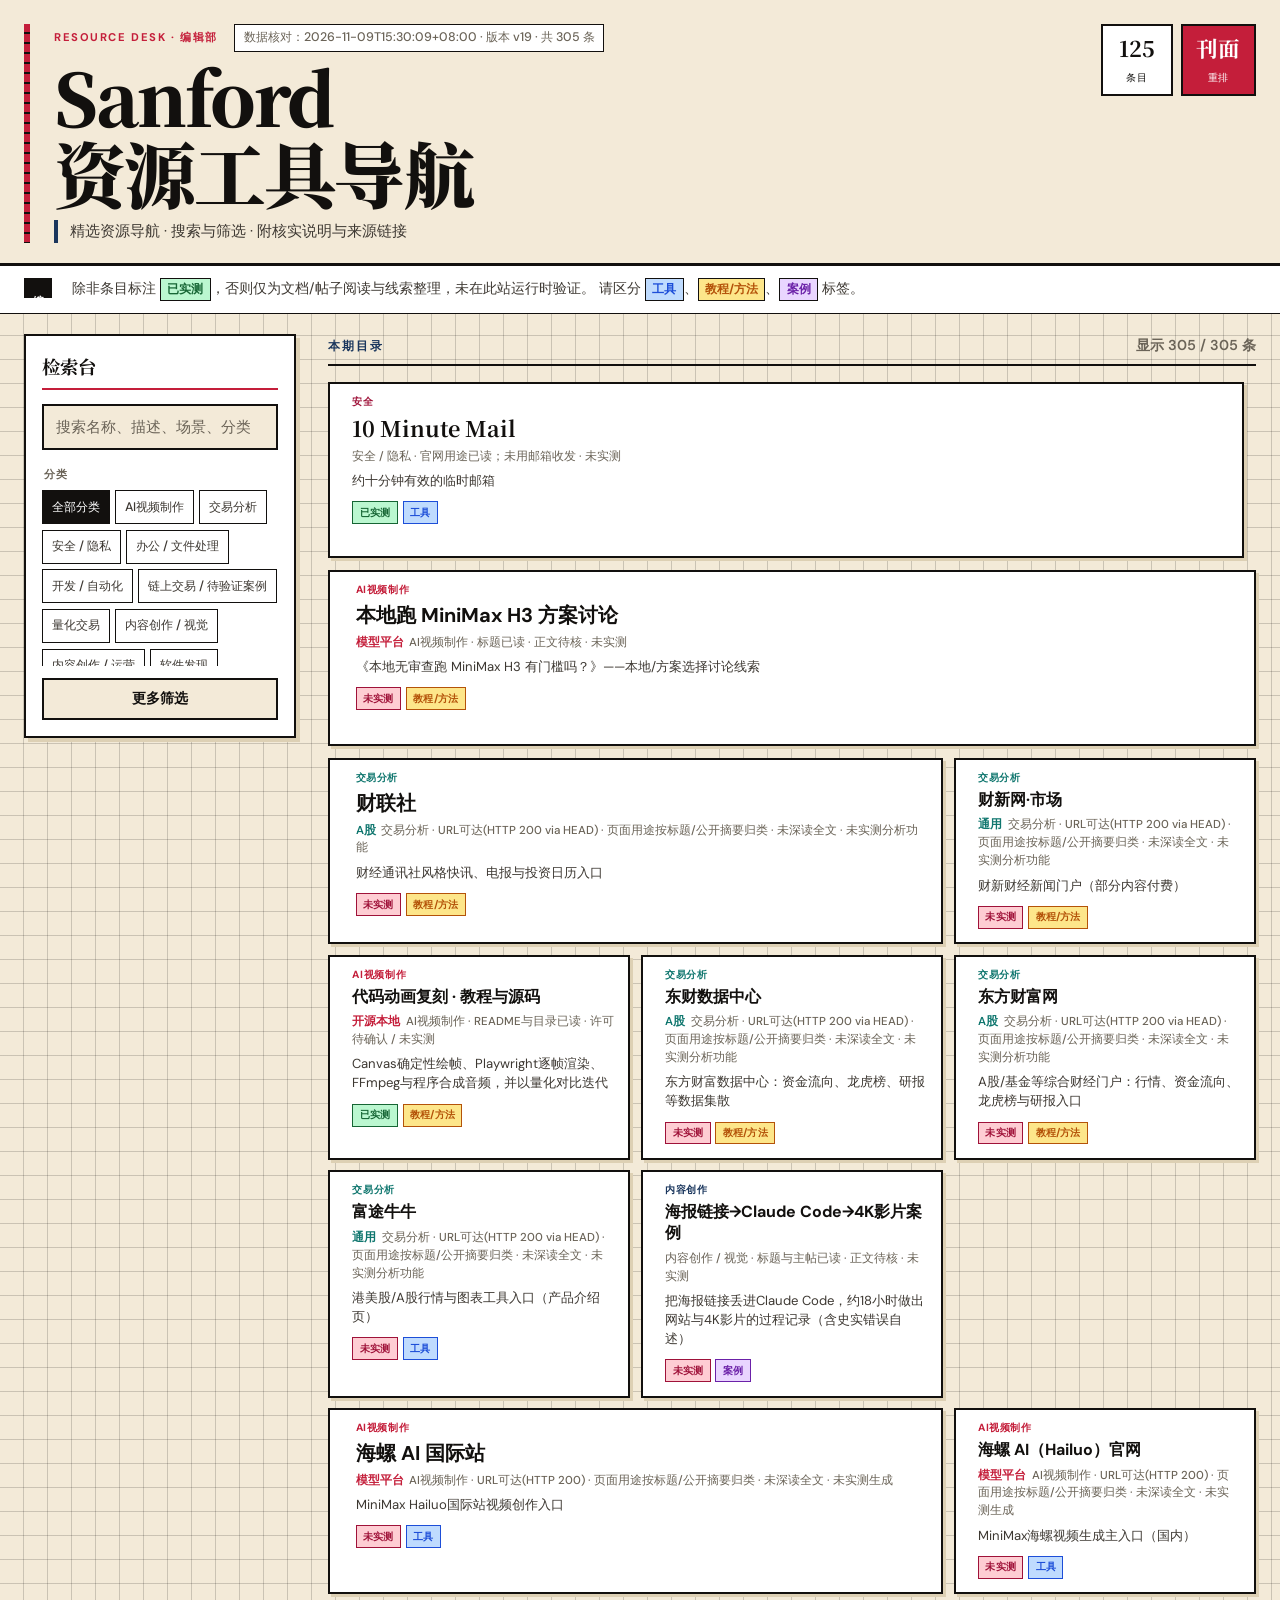
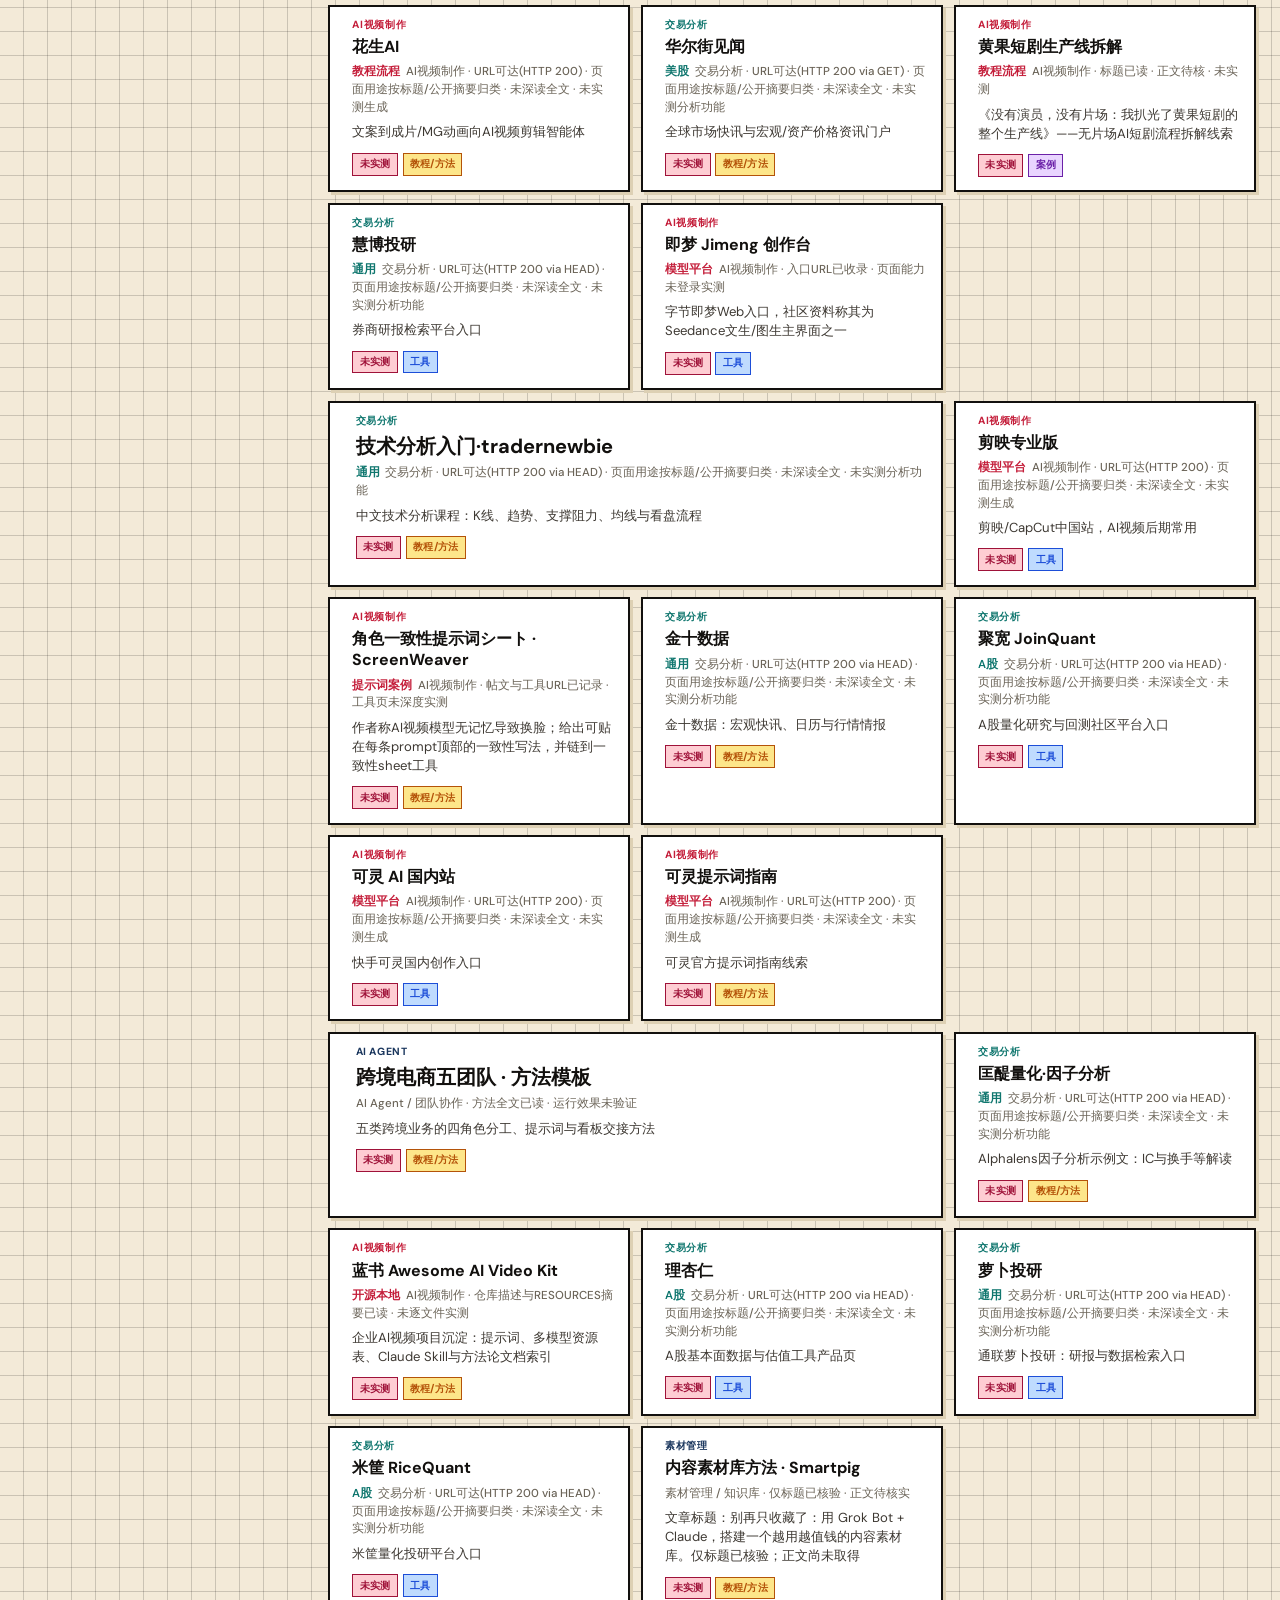
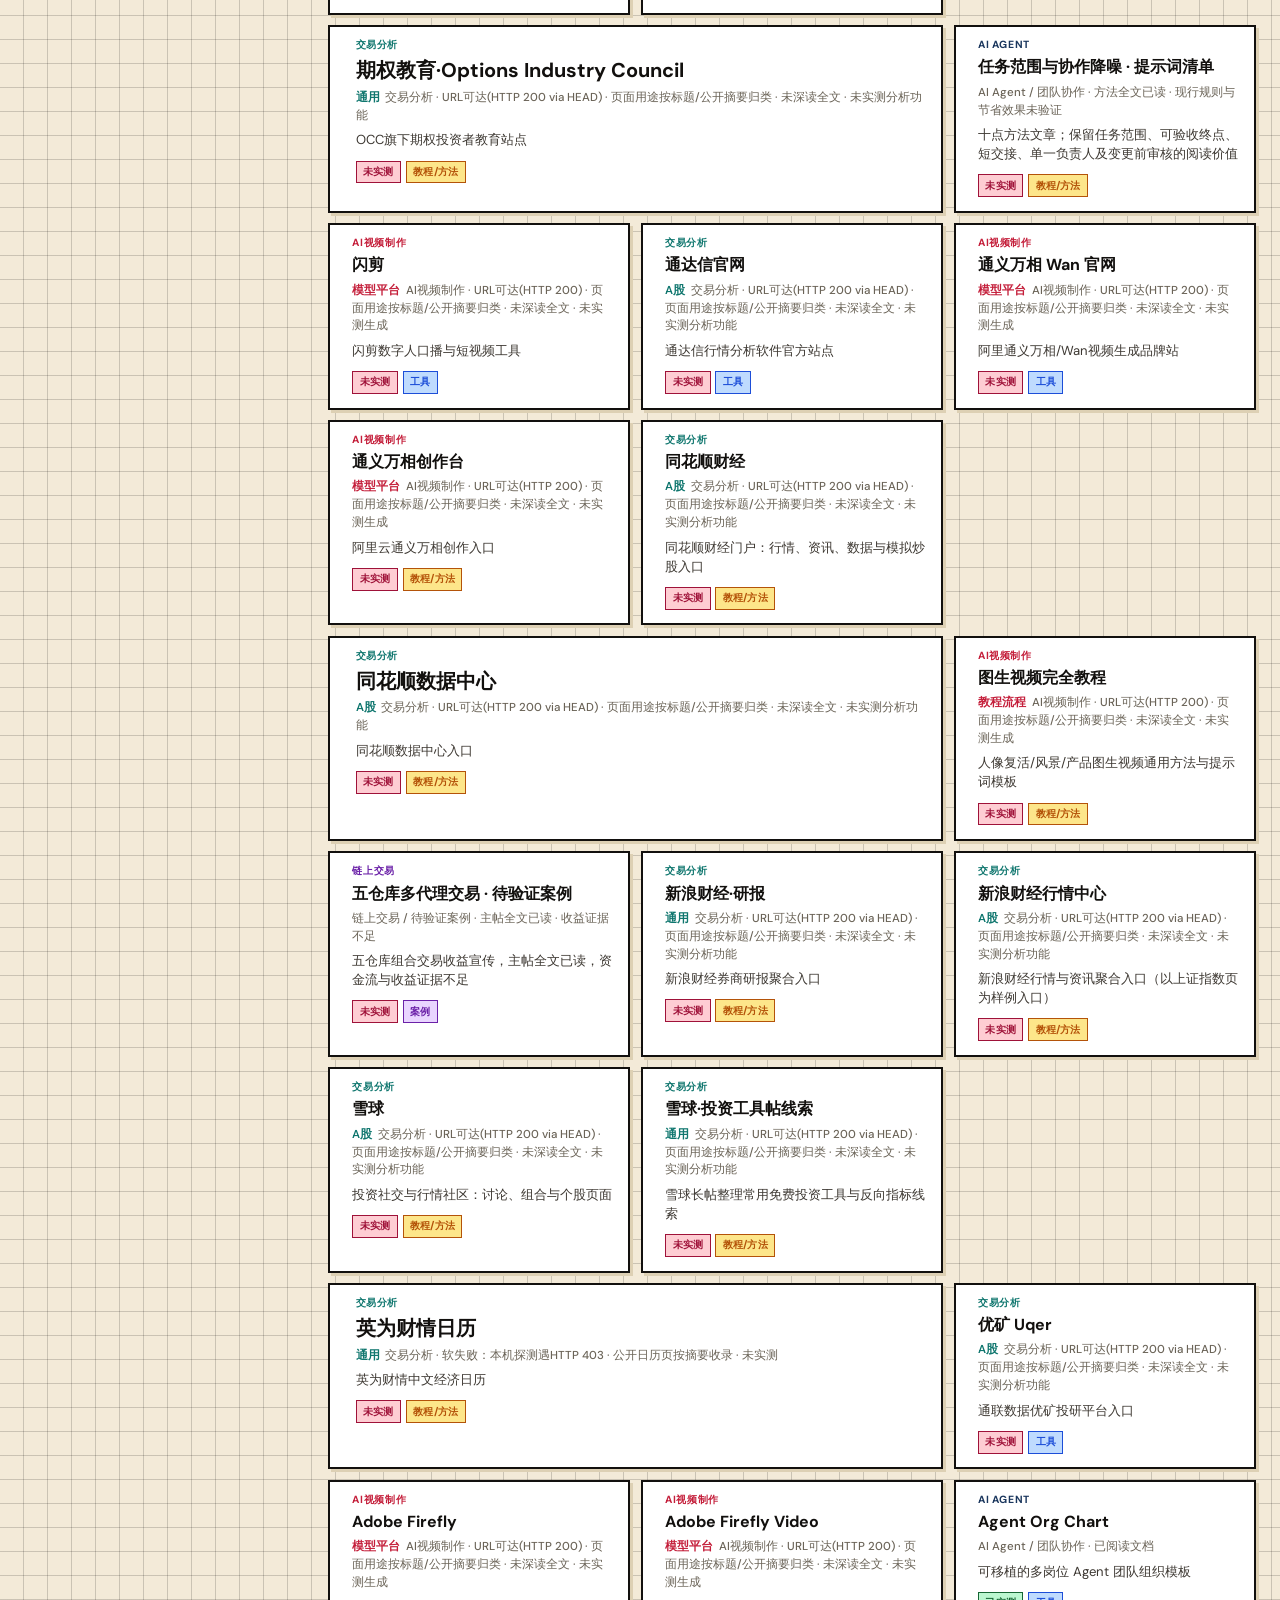
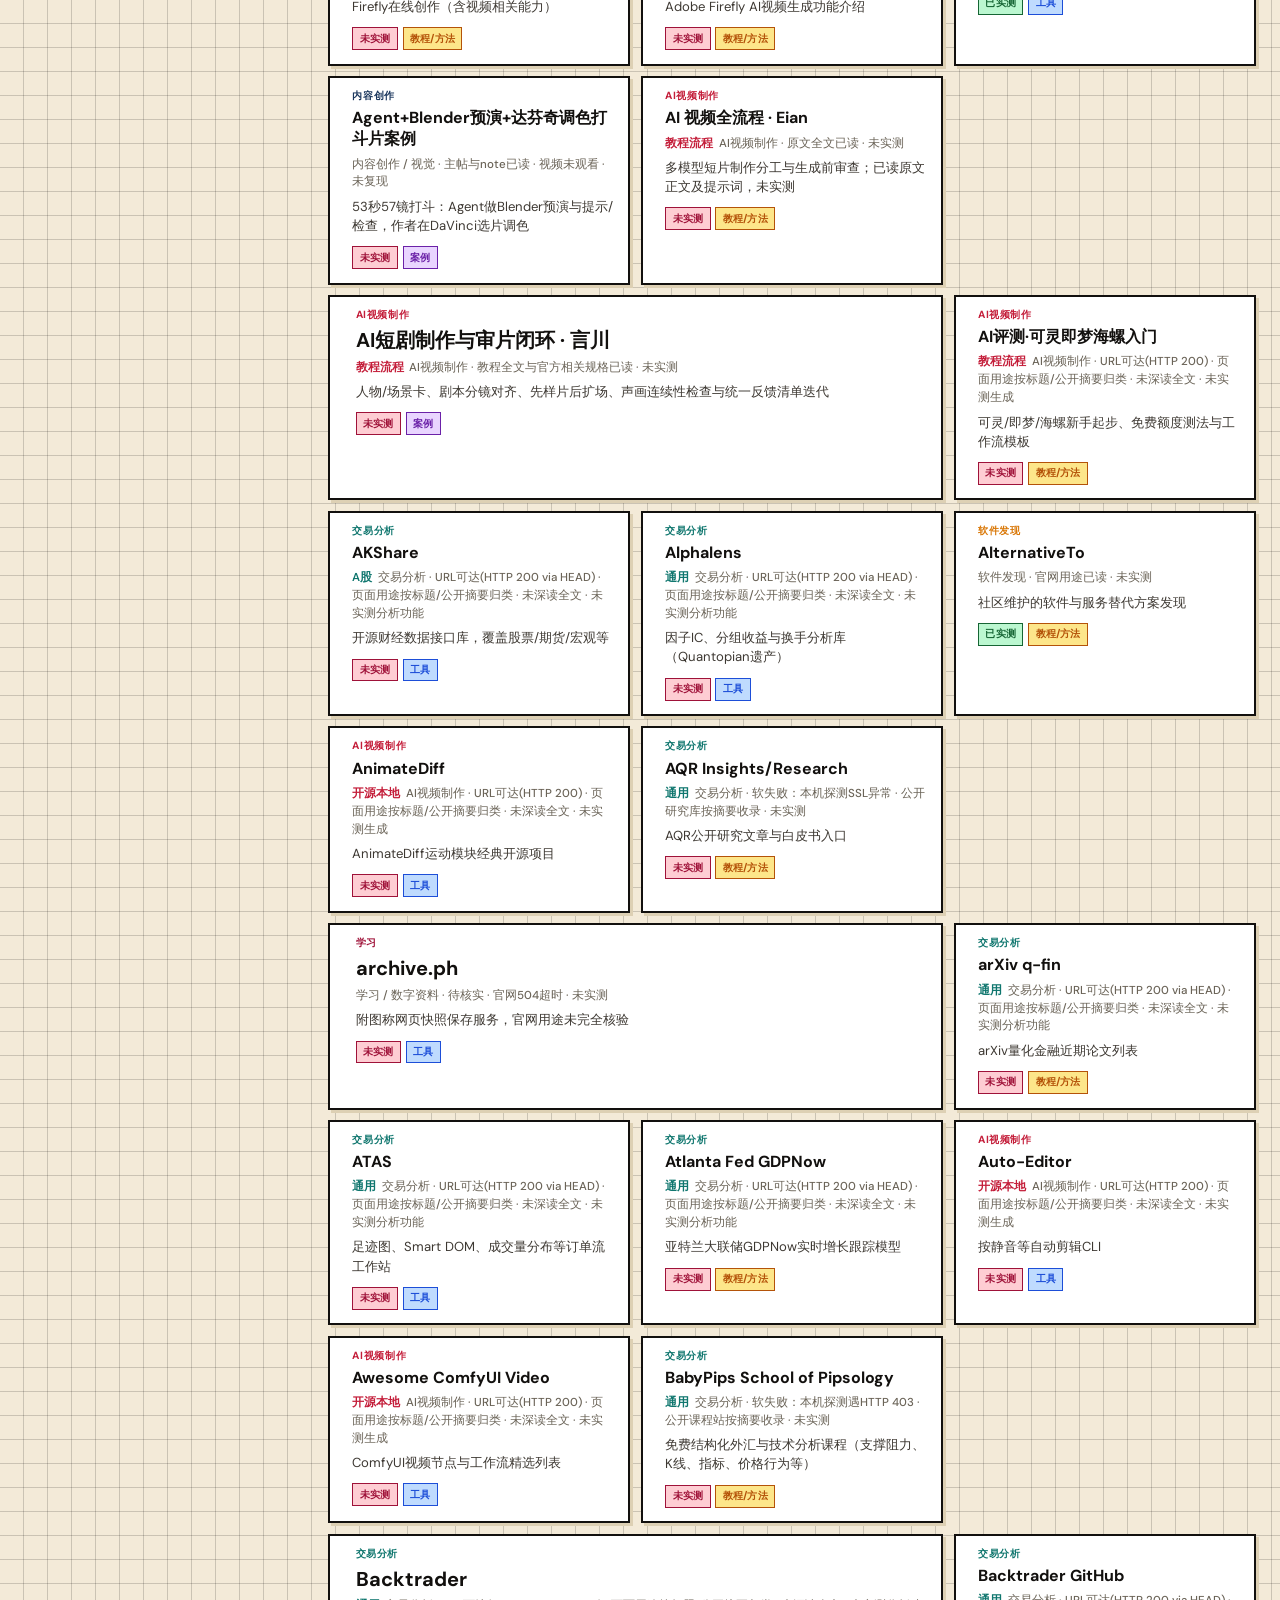
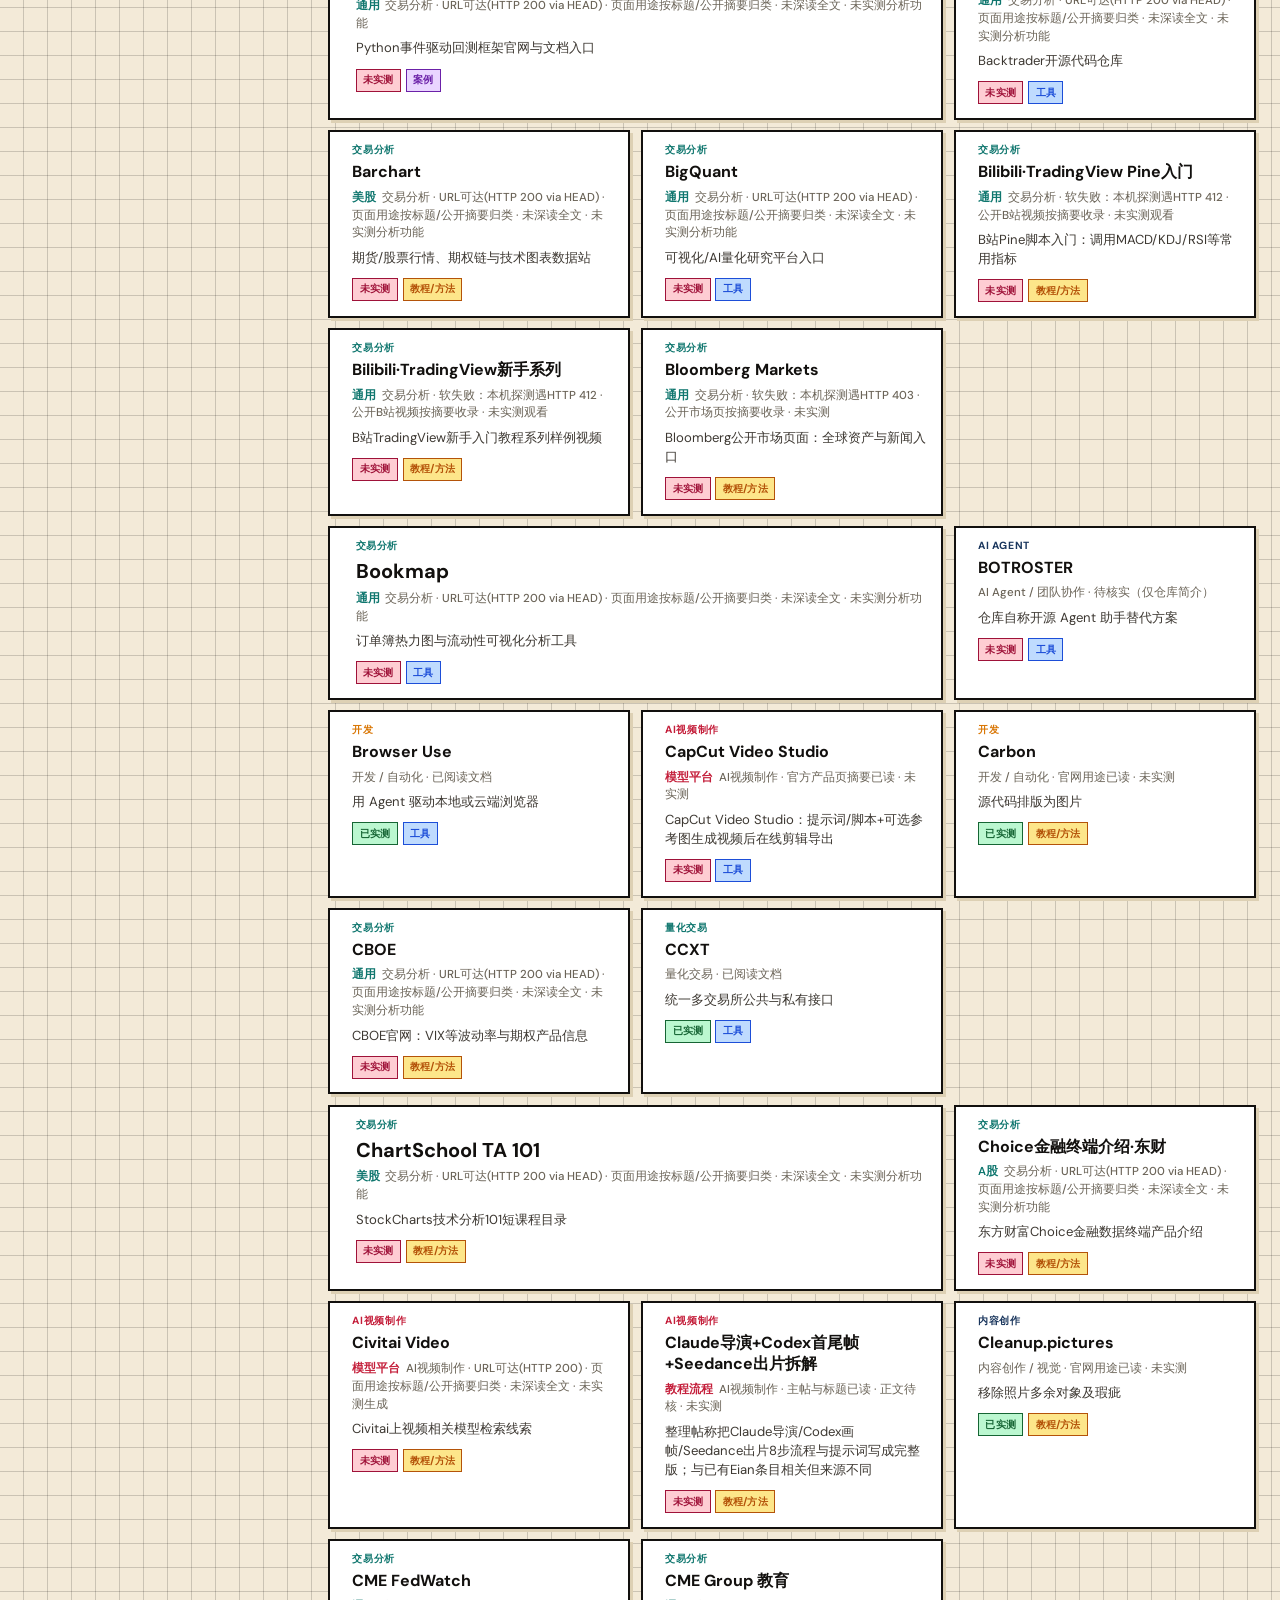
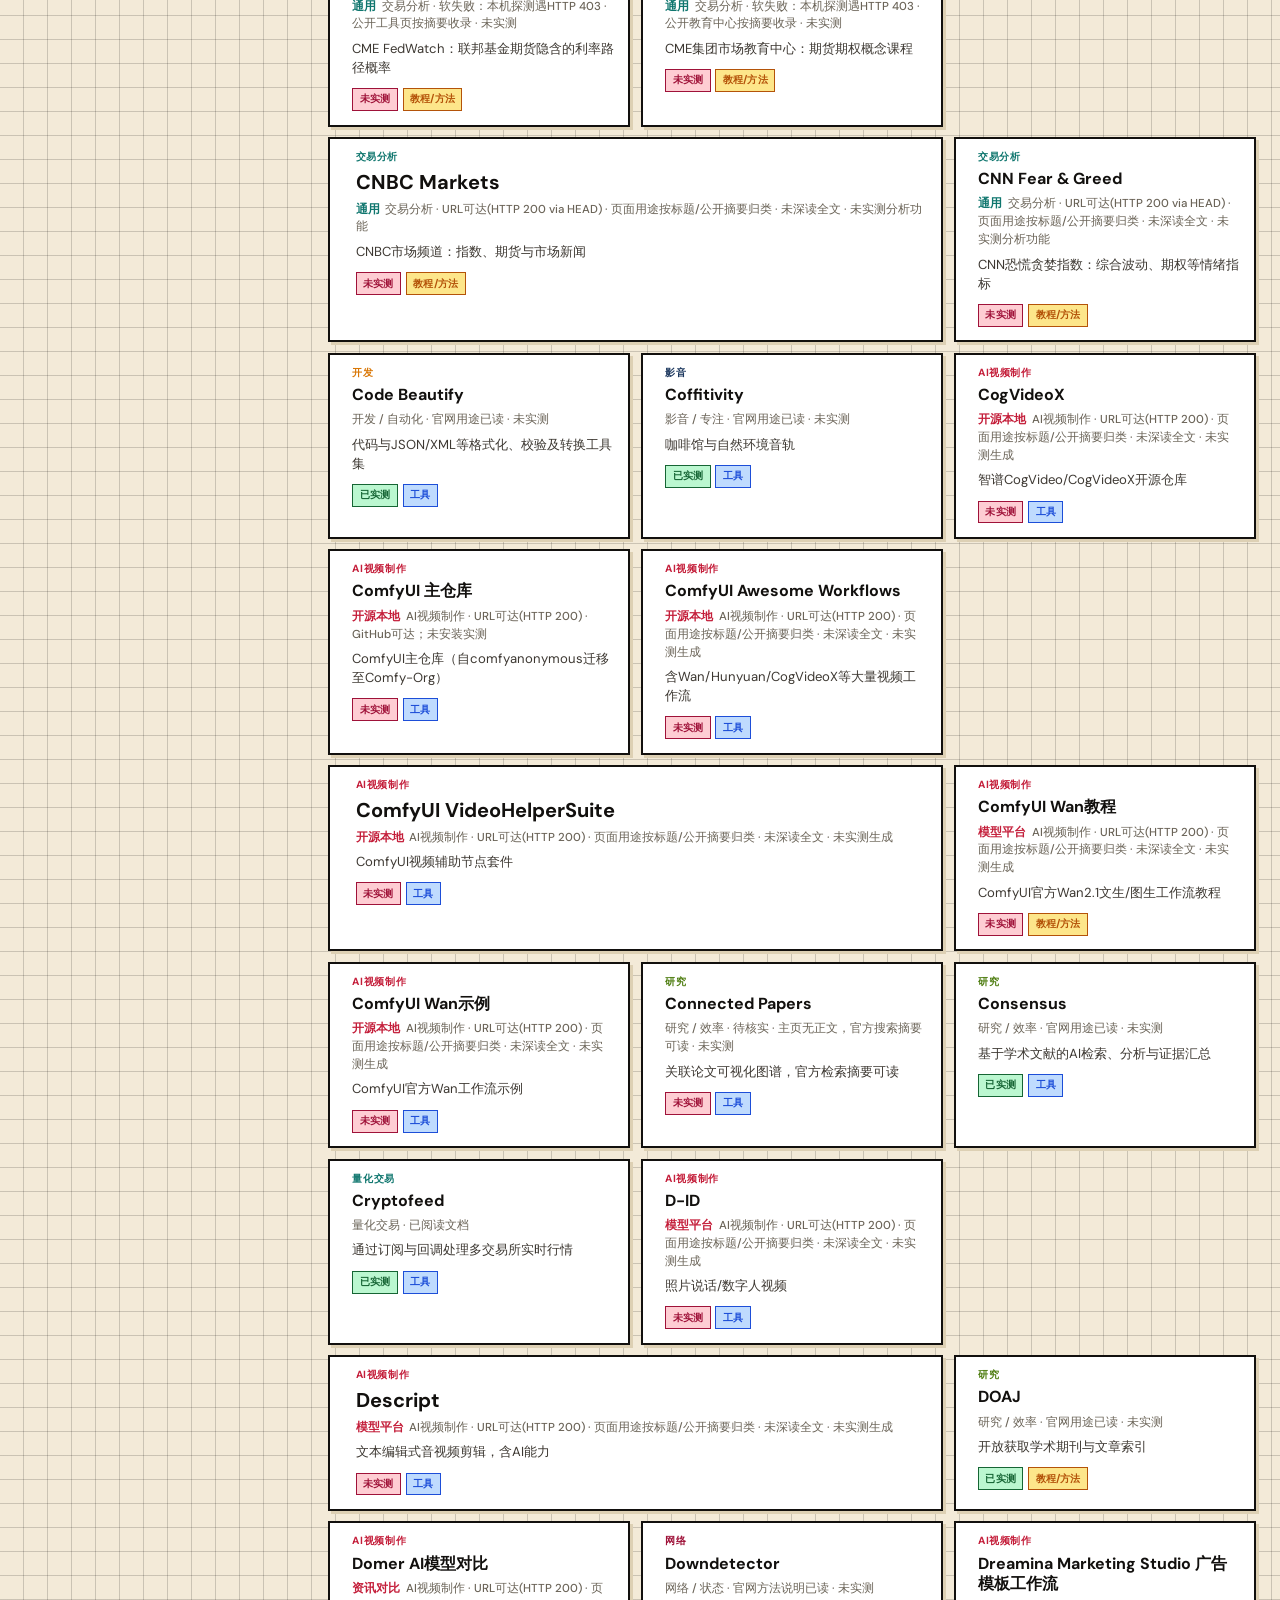
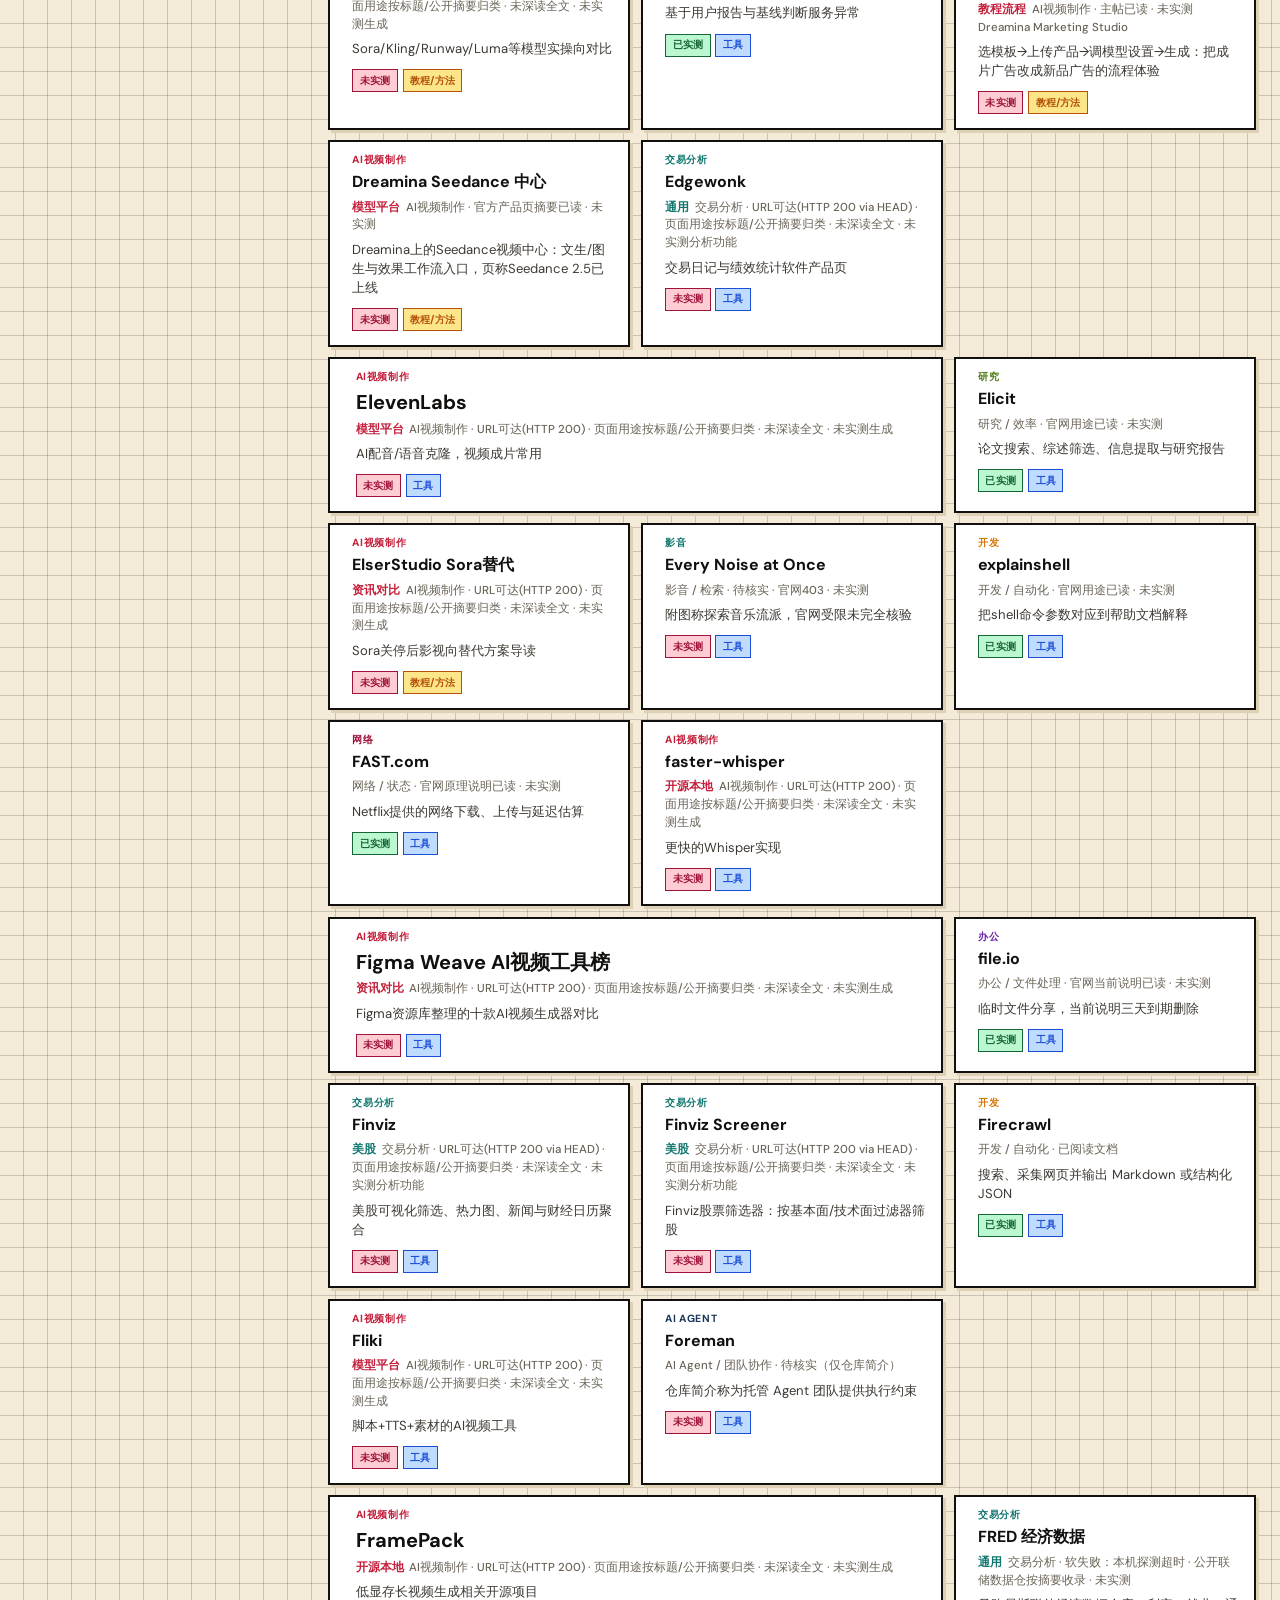
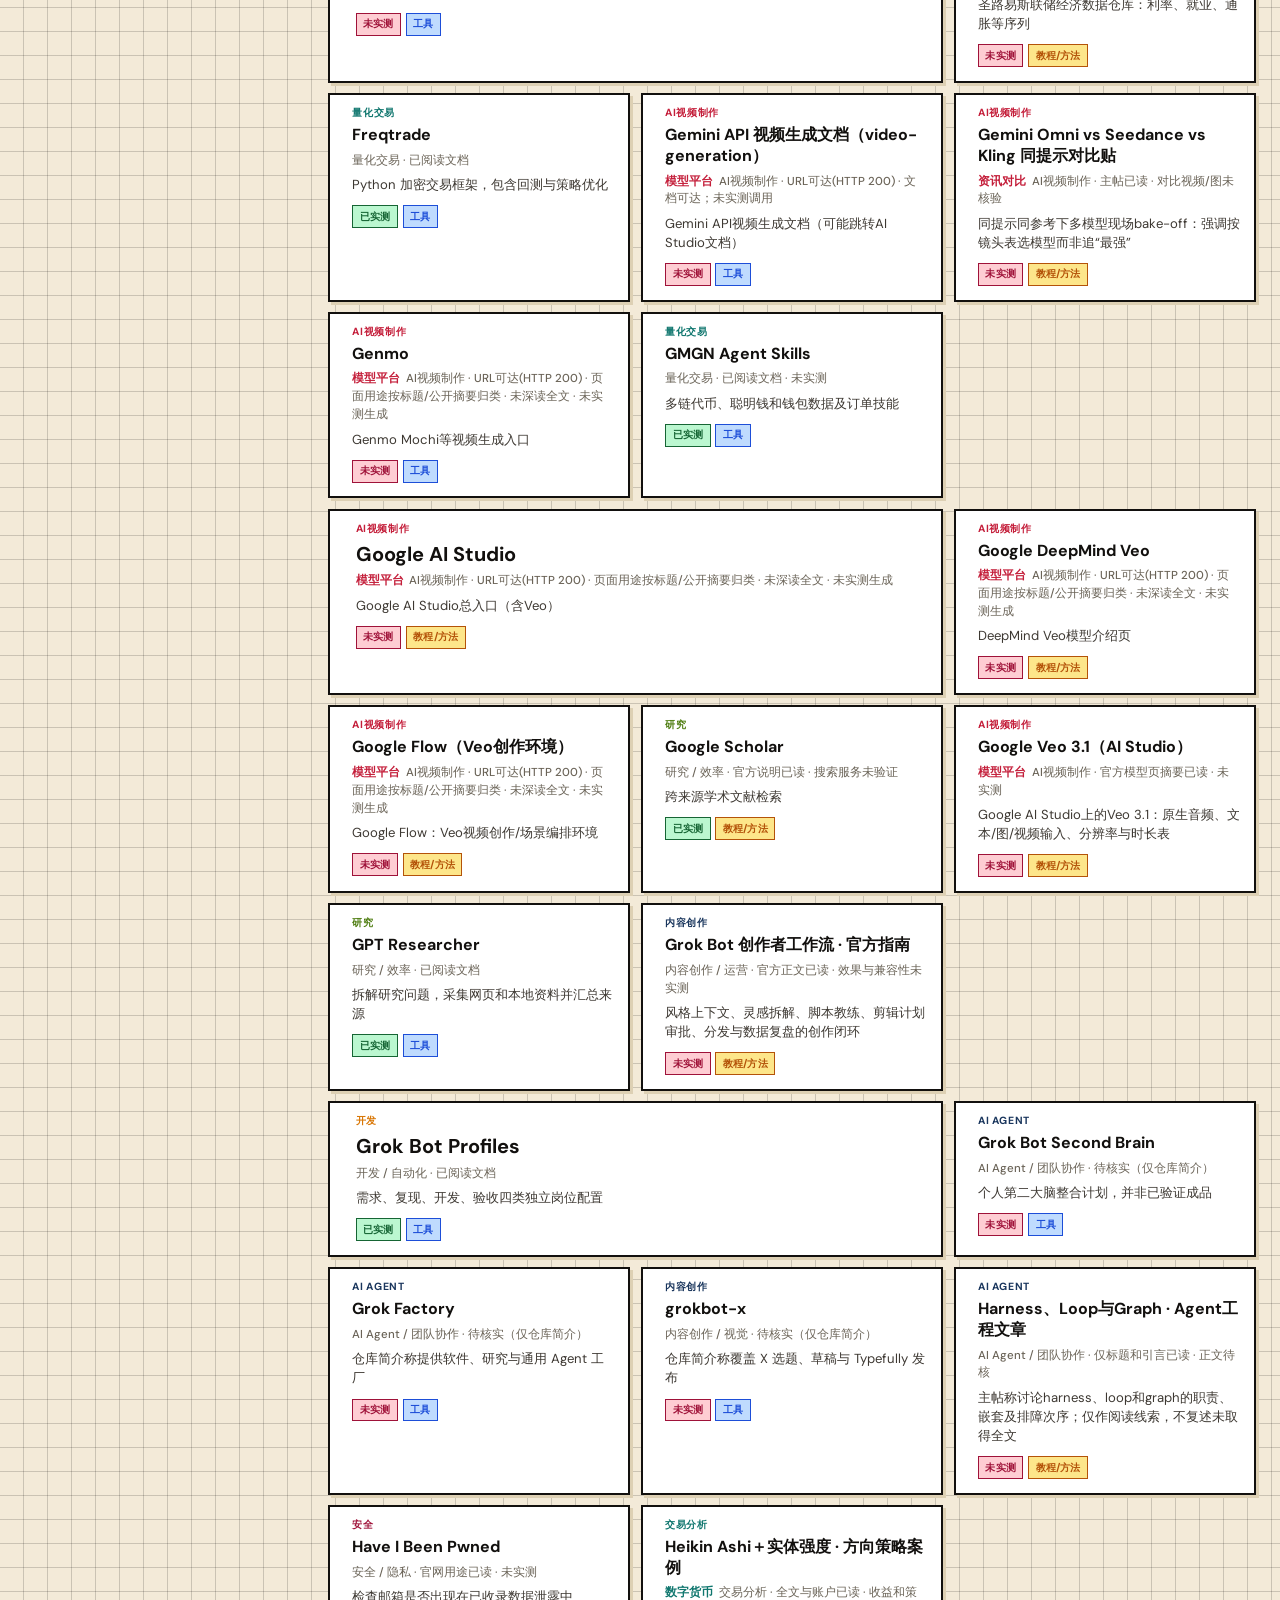
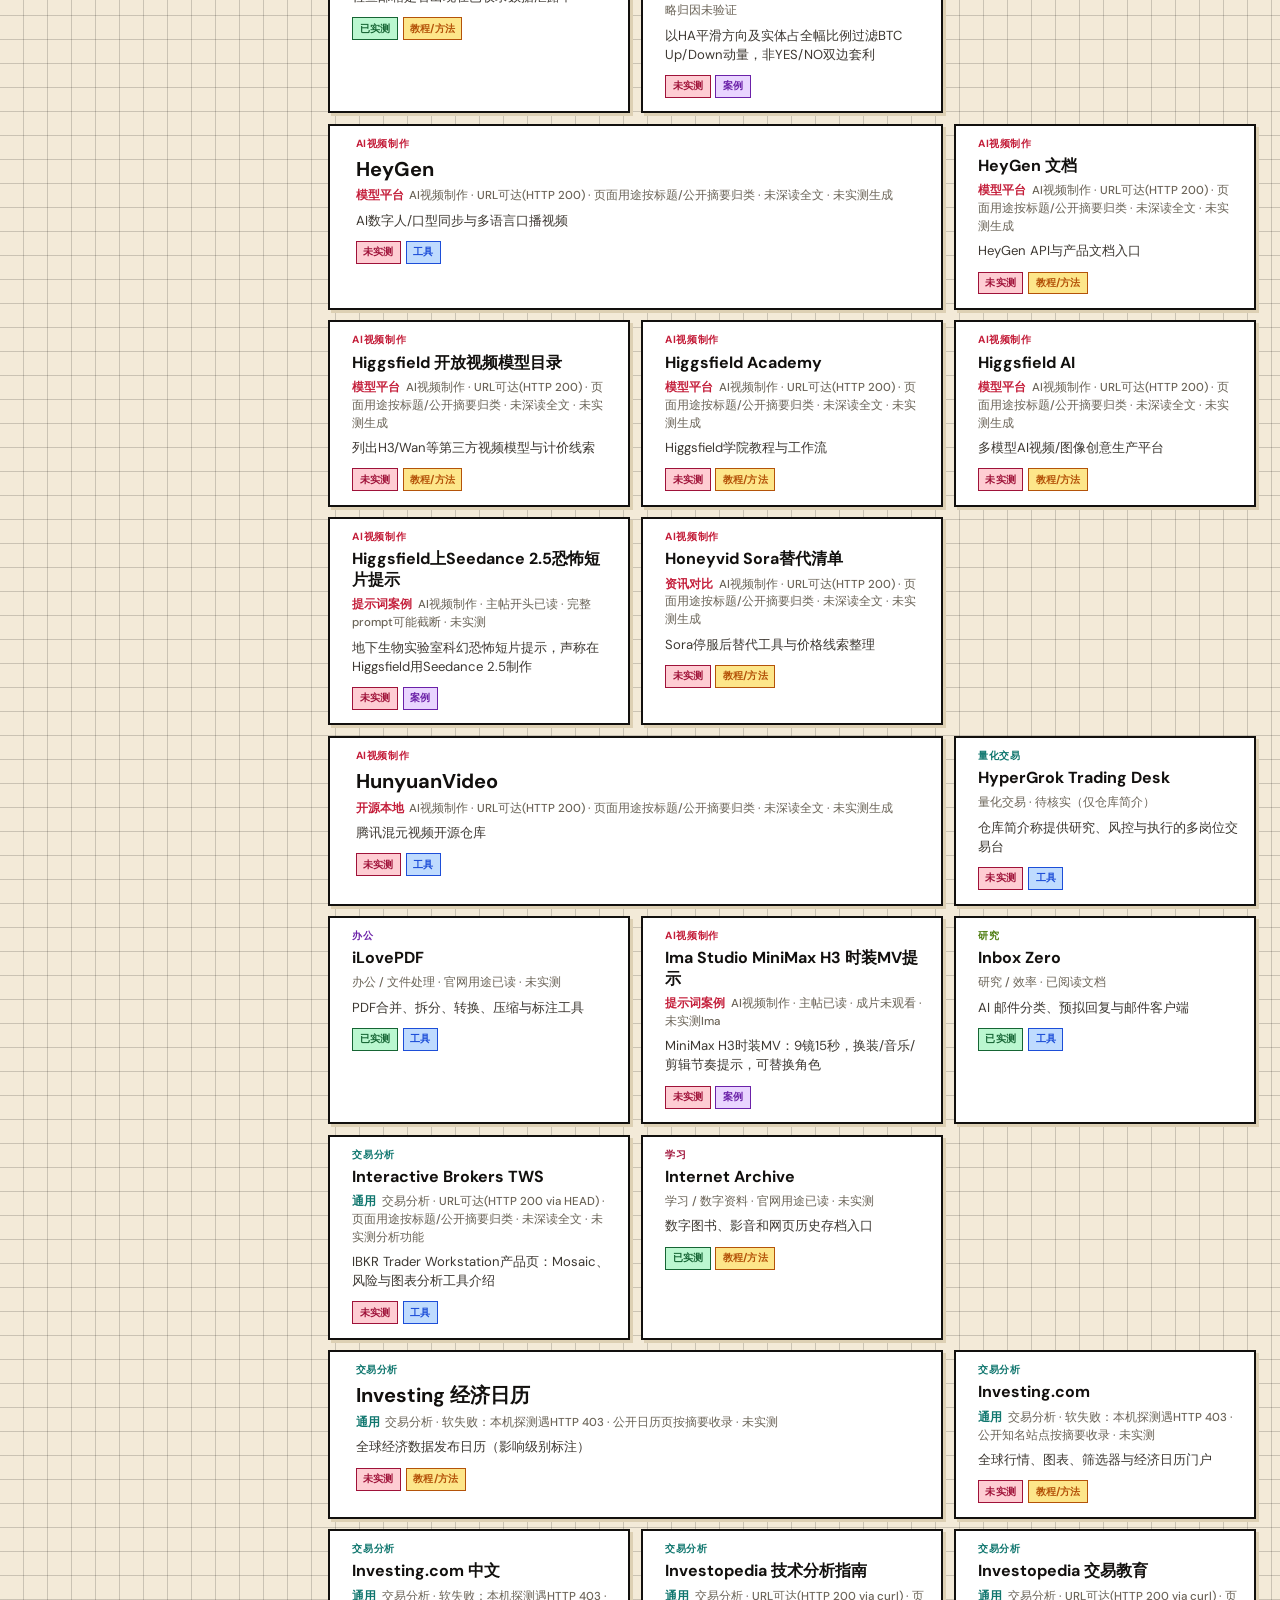
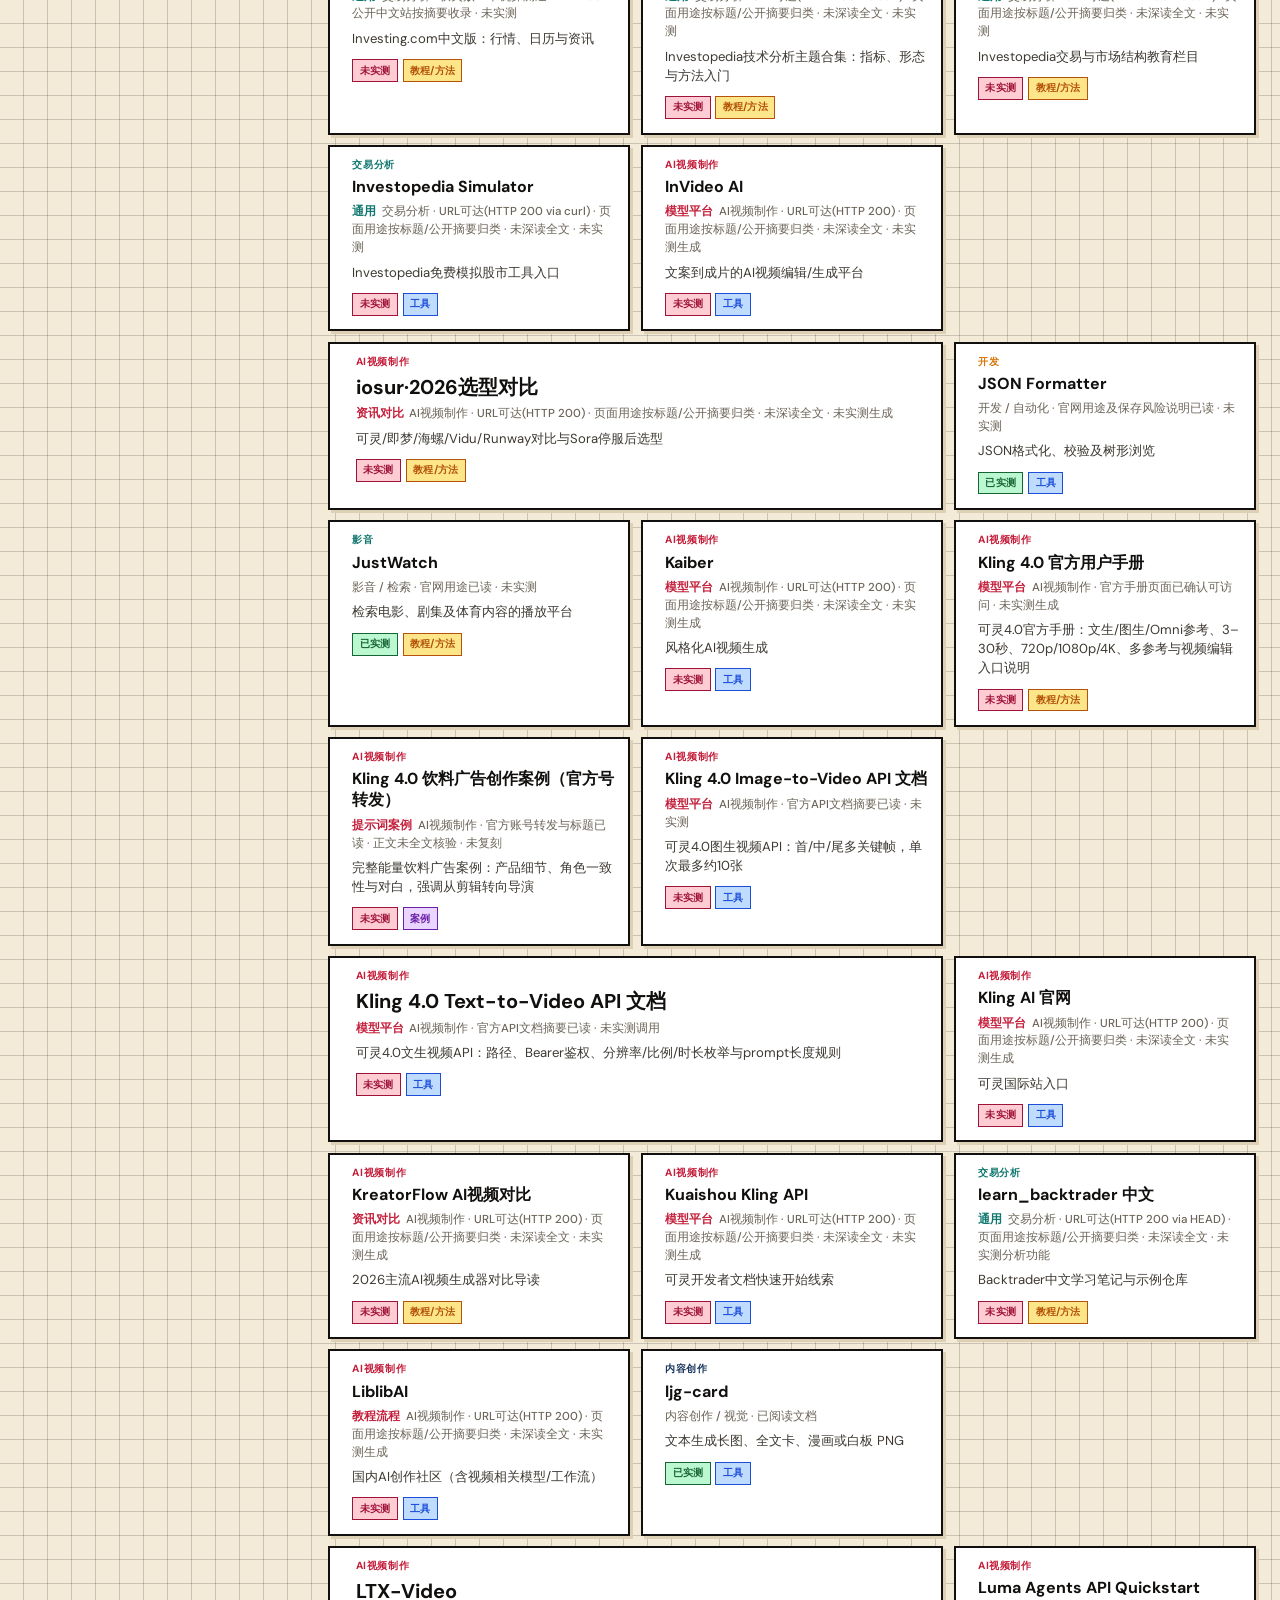
==== commit 8163c3c8: "feat: v19 hierarchical subcategories for AI视频制作 and 交易分析 Add subcategory field to tagged resources, " ====
--- a/index.html
+++ b/index.html
@@ -48,12 +48,17 @@
 
       <label class="search-wrap">
         <span class="visually-hidden">关键词搜索</span>
-        <input type="search" id="searchInput" placeholder="搜索名称、描述、场景、分类、类型…" autocomplete="off" />
+        <input type="search" id="searchInput" placeholder="搜索名称、描述、场景、分类、子分类、类型…" autocomplete="off" />
       </label>
 
       <fieldset class="filter-group category-block">
         <legend>分类</legend>
         <div class="chip-row chip-row-wrap" id="categoryFilters" role="group" aria-label="分类筛选"></div>
+      </fieldset>
+
+      <fieldset class="filter-group subcategory-block" id="subcategoryFieldset" hidden>
+        <legend>子分类</legend>
+        <div class="chip-row chip-row-wrap" id="subcategoryFilters" role="group" aria-label="子分类筛选"></div>
       </fieldset>
 
       <button type="button" class="toggle-advanced" id="toggleAdvanced" aria-expanded="false" aria-controls="advancedFilters">
--- a/styles.css
+++ b/styles.css
@@ -454,6 +454,38 @@
   margin-top: 0.25rem;
 }
 
+.subcategory-block {
+  margin-top: 0.15rem;
+  padding-top: 0.35rem;
+  border-top: 1px dashed var(--rule);
+}
+
+.subcategory-block .chip {
+  font-size: 0.74rem;
+  padding: 0.25rem 0.5rem;
+  min-height: 30px;
+  border-color: color-mix(in srgb, var(--rule) 70%, transparent);
+}
+
+.subcategory-block .chip.is-active {
+  background: var(--cat-accent, var(--ink));
+}
+
+.chip-count {
+  opacity: 0.72;
+  font-size: 0.68rem;
+  font-weight: 600;
+  margin-left: 0.15rem;
+}
+
+.card-subcat {
+  display: inline-block;
+  font-size: 0.72rem;
+  font-weight: 600;
+  color: var(--cat-accent, var(--ink-muted));
+  margin-right: 0.35rem;
+}
+
 .sort-row {
   display: flex;
   flex-direction: column;
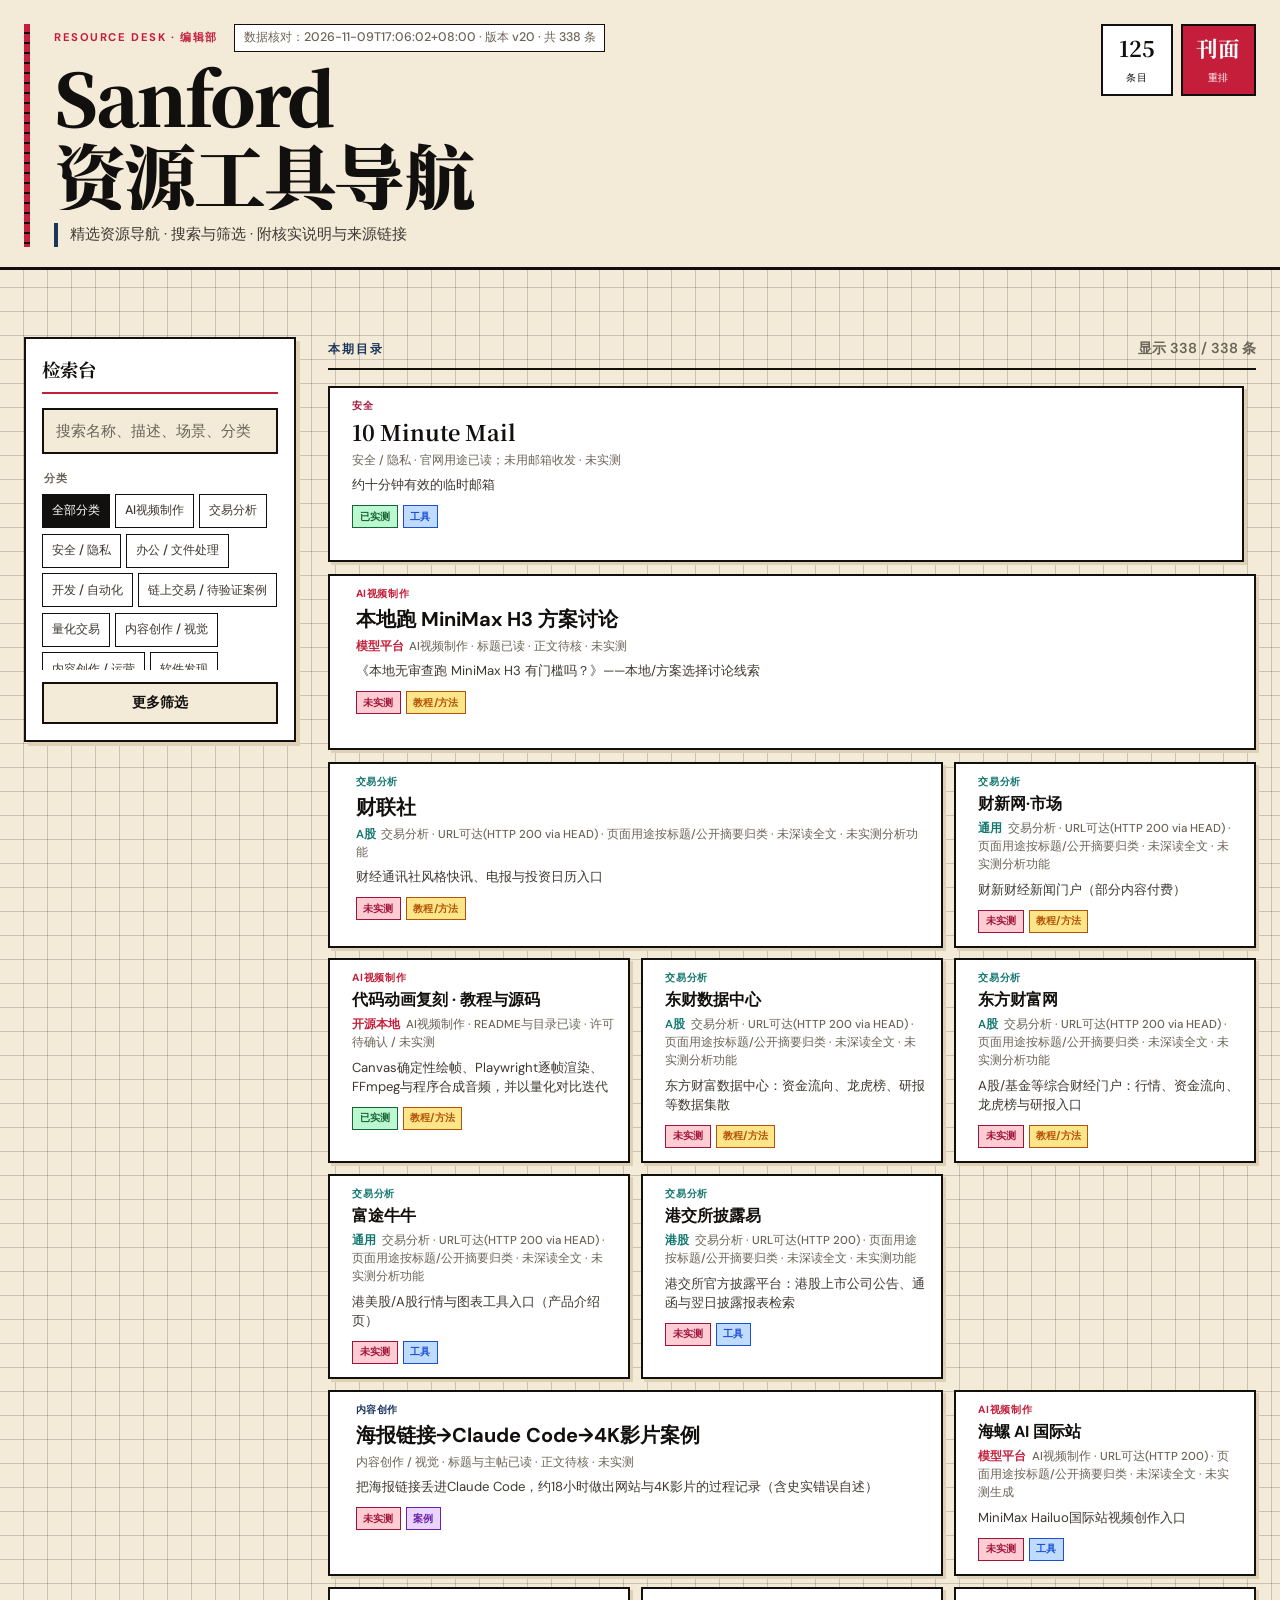
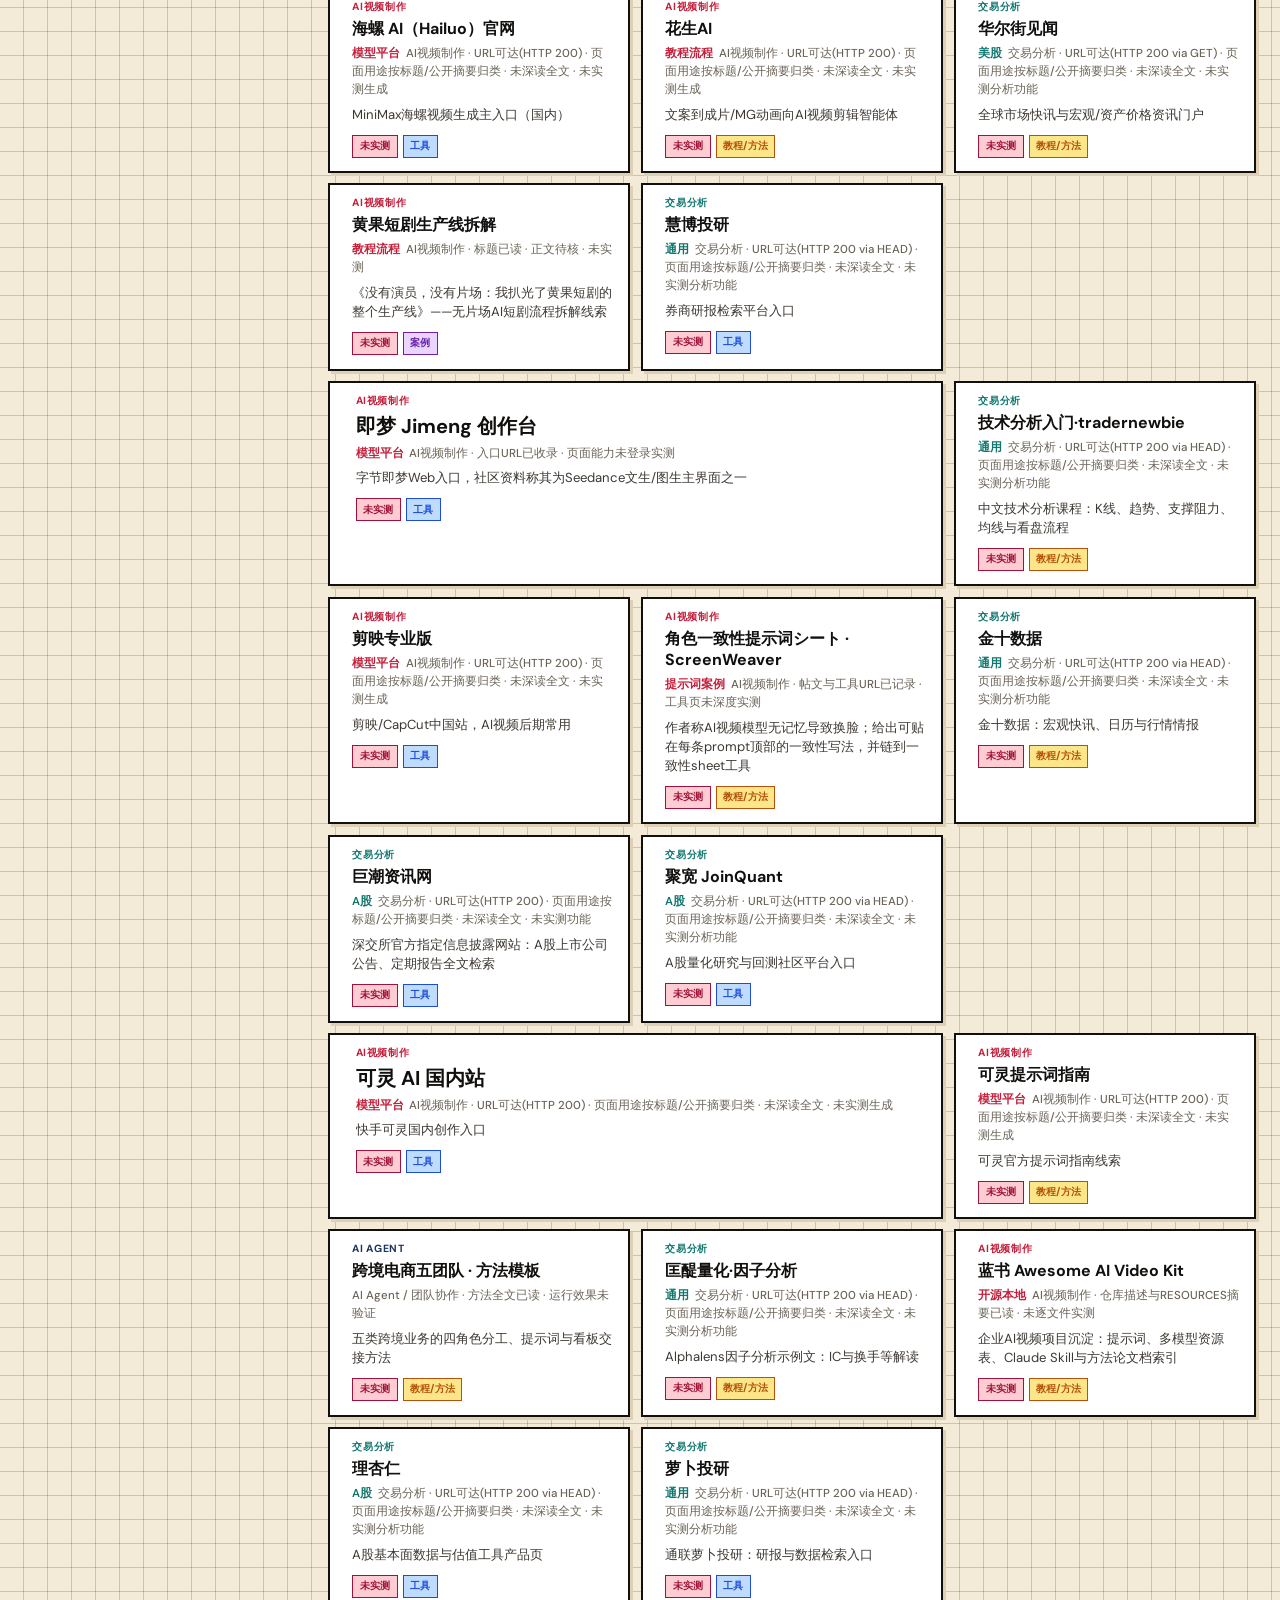
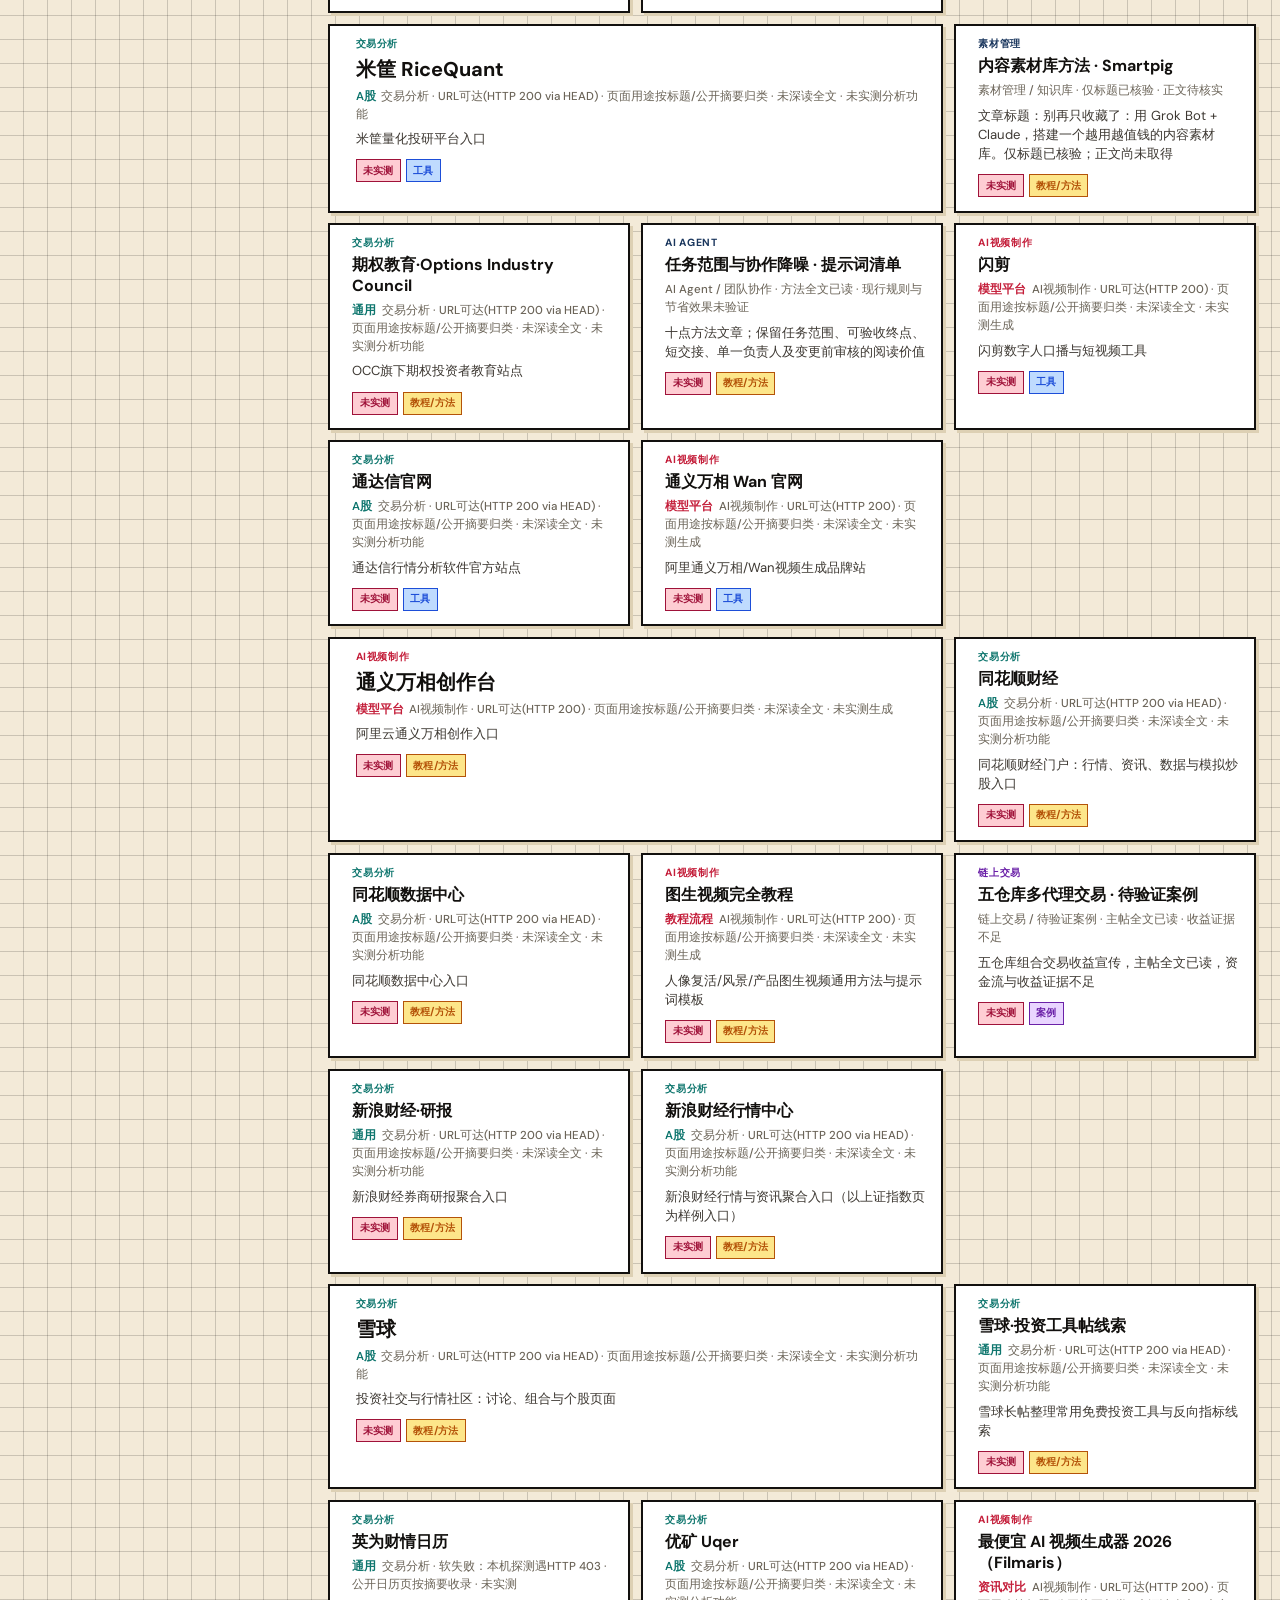
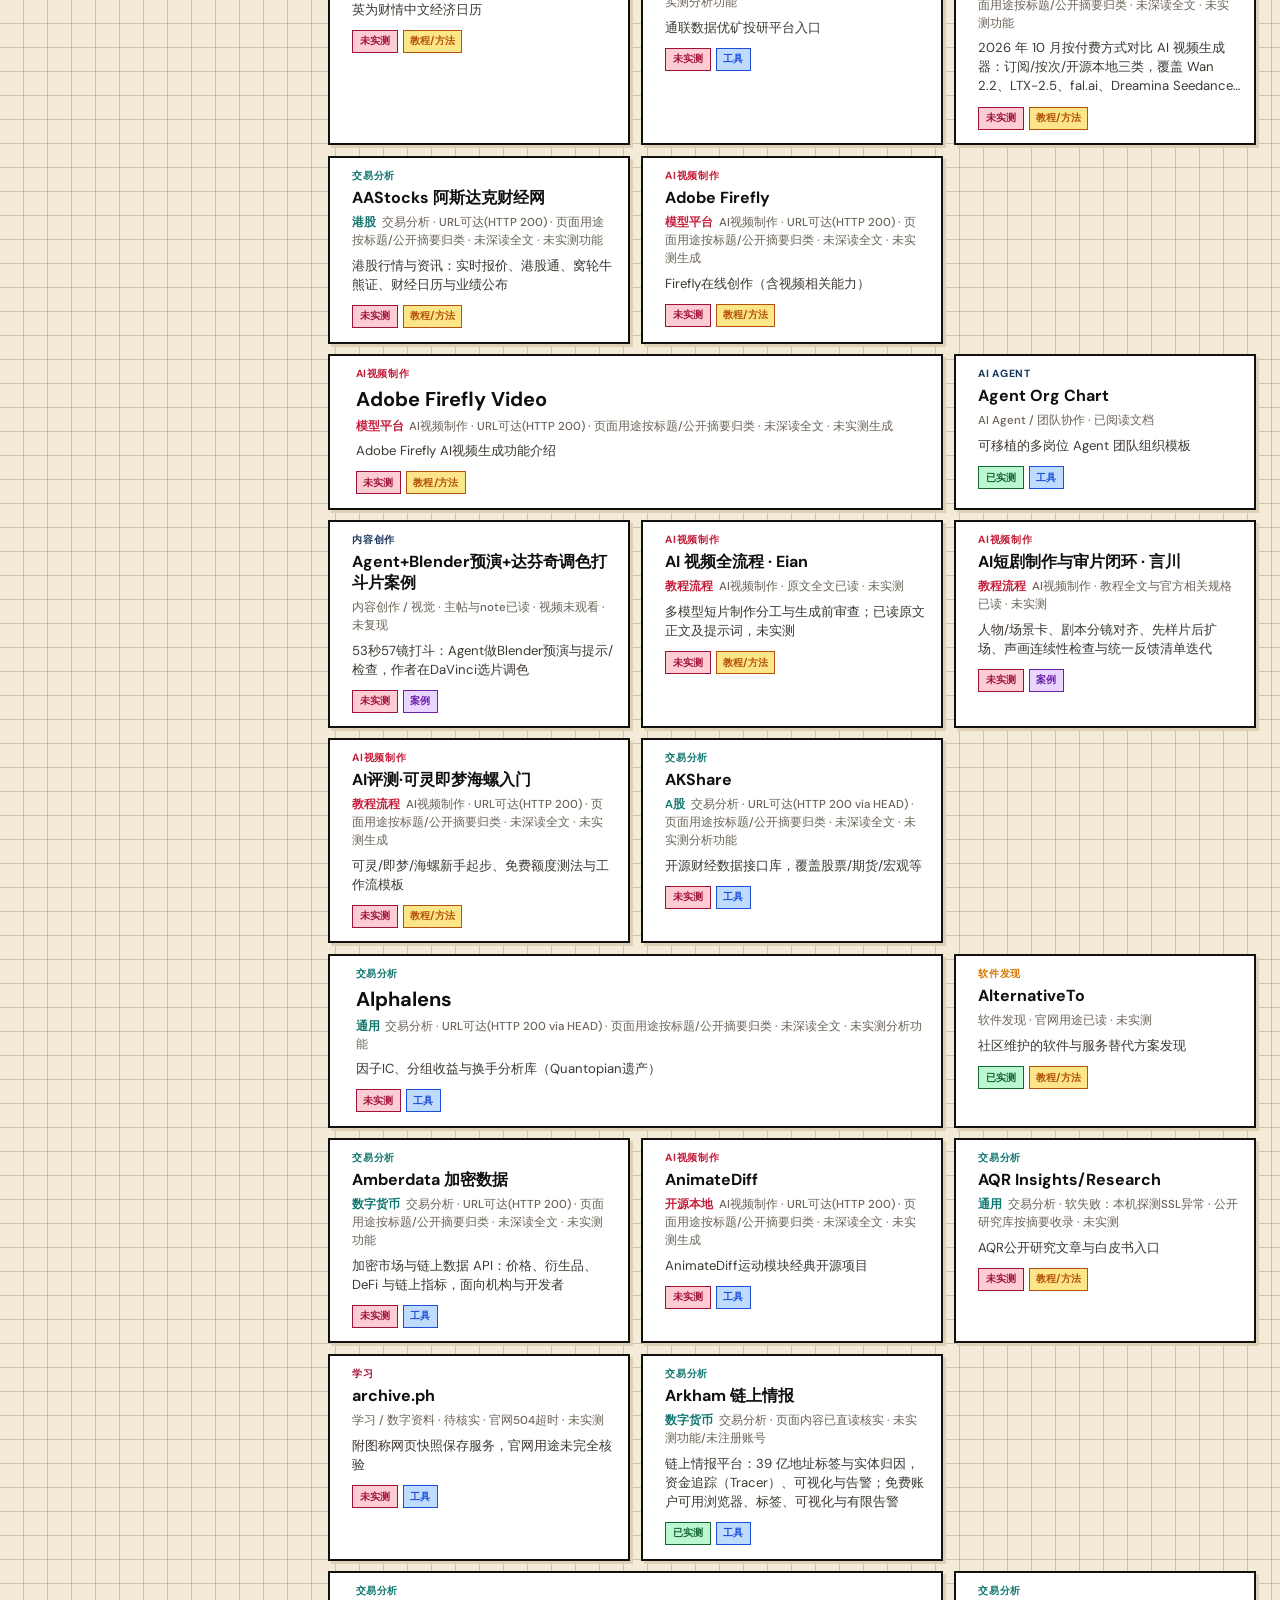
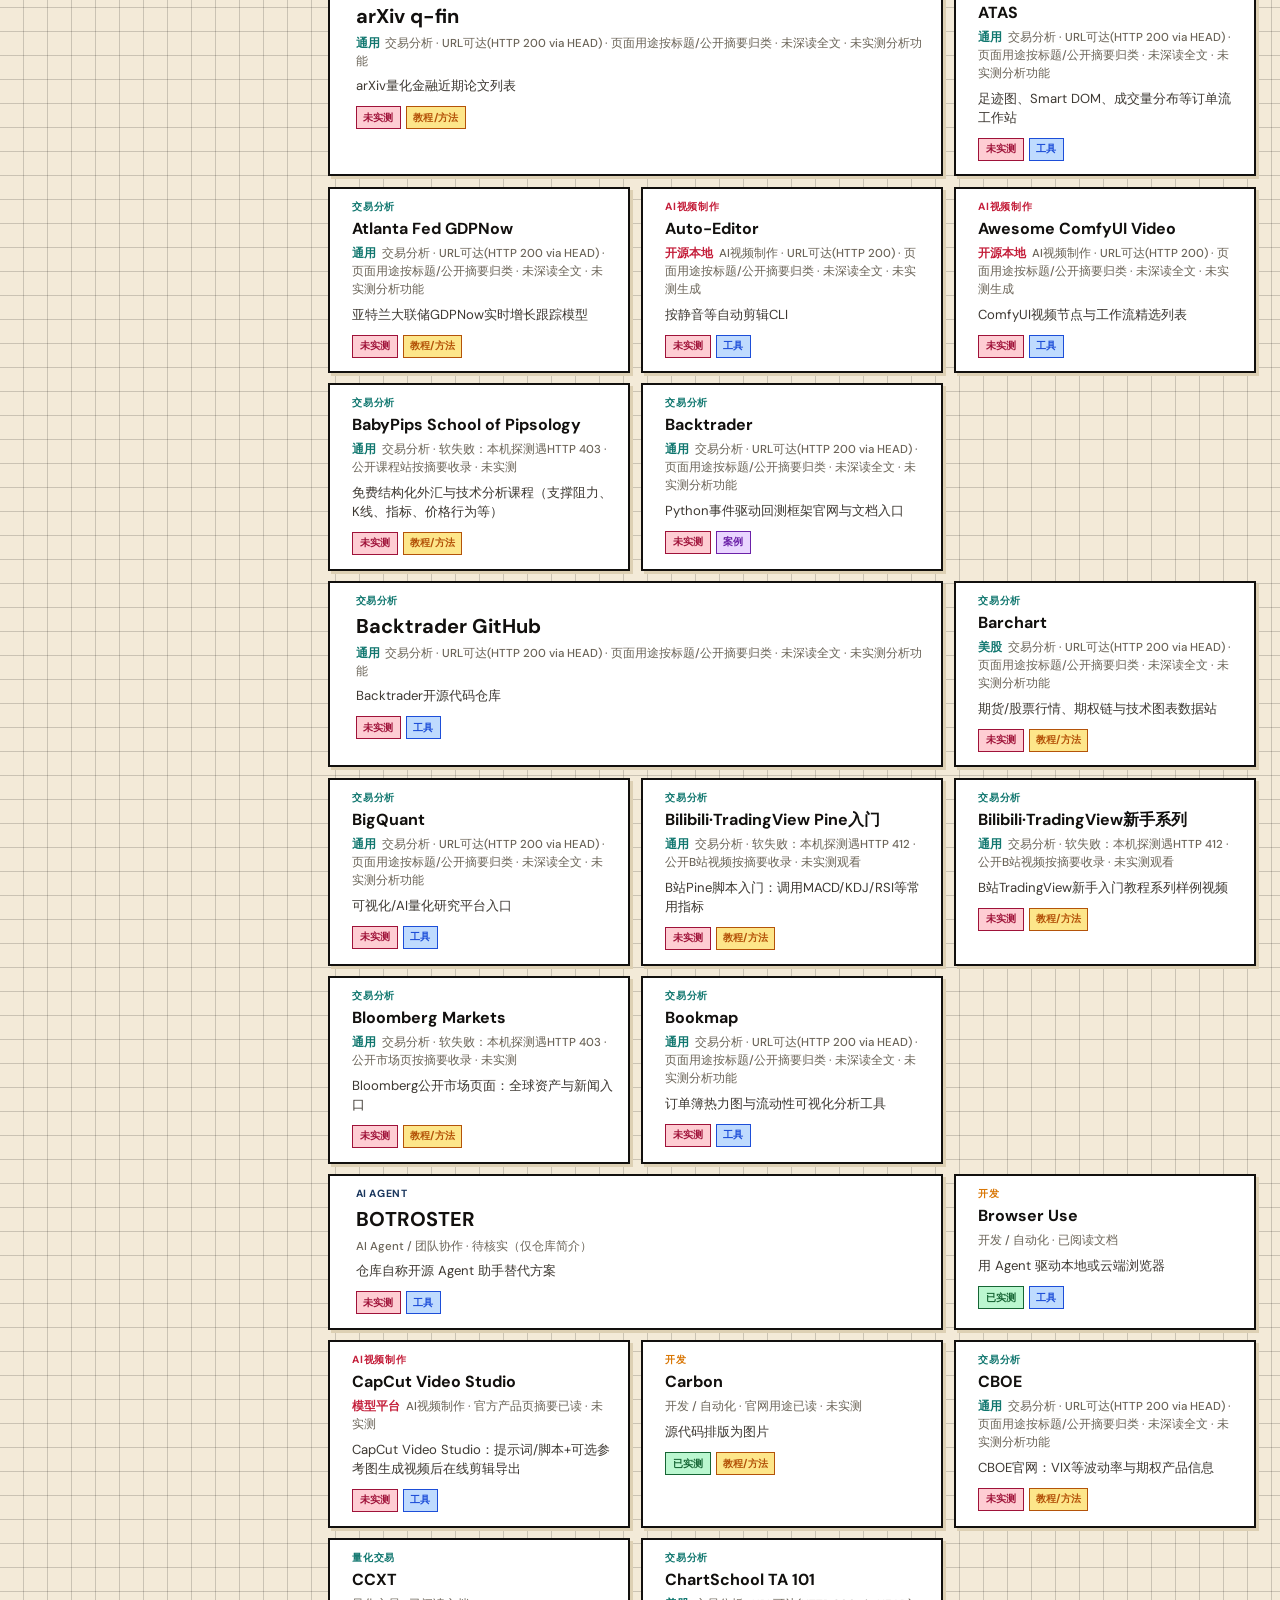
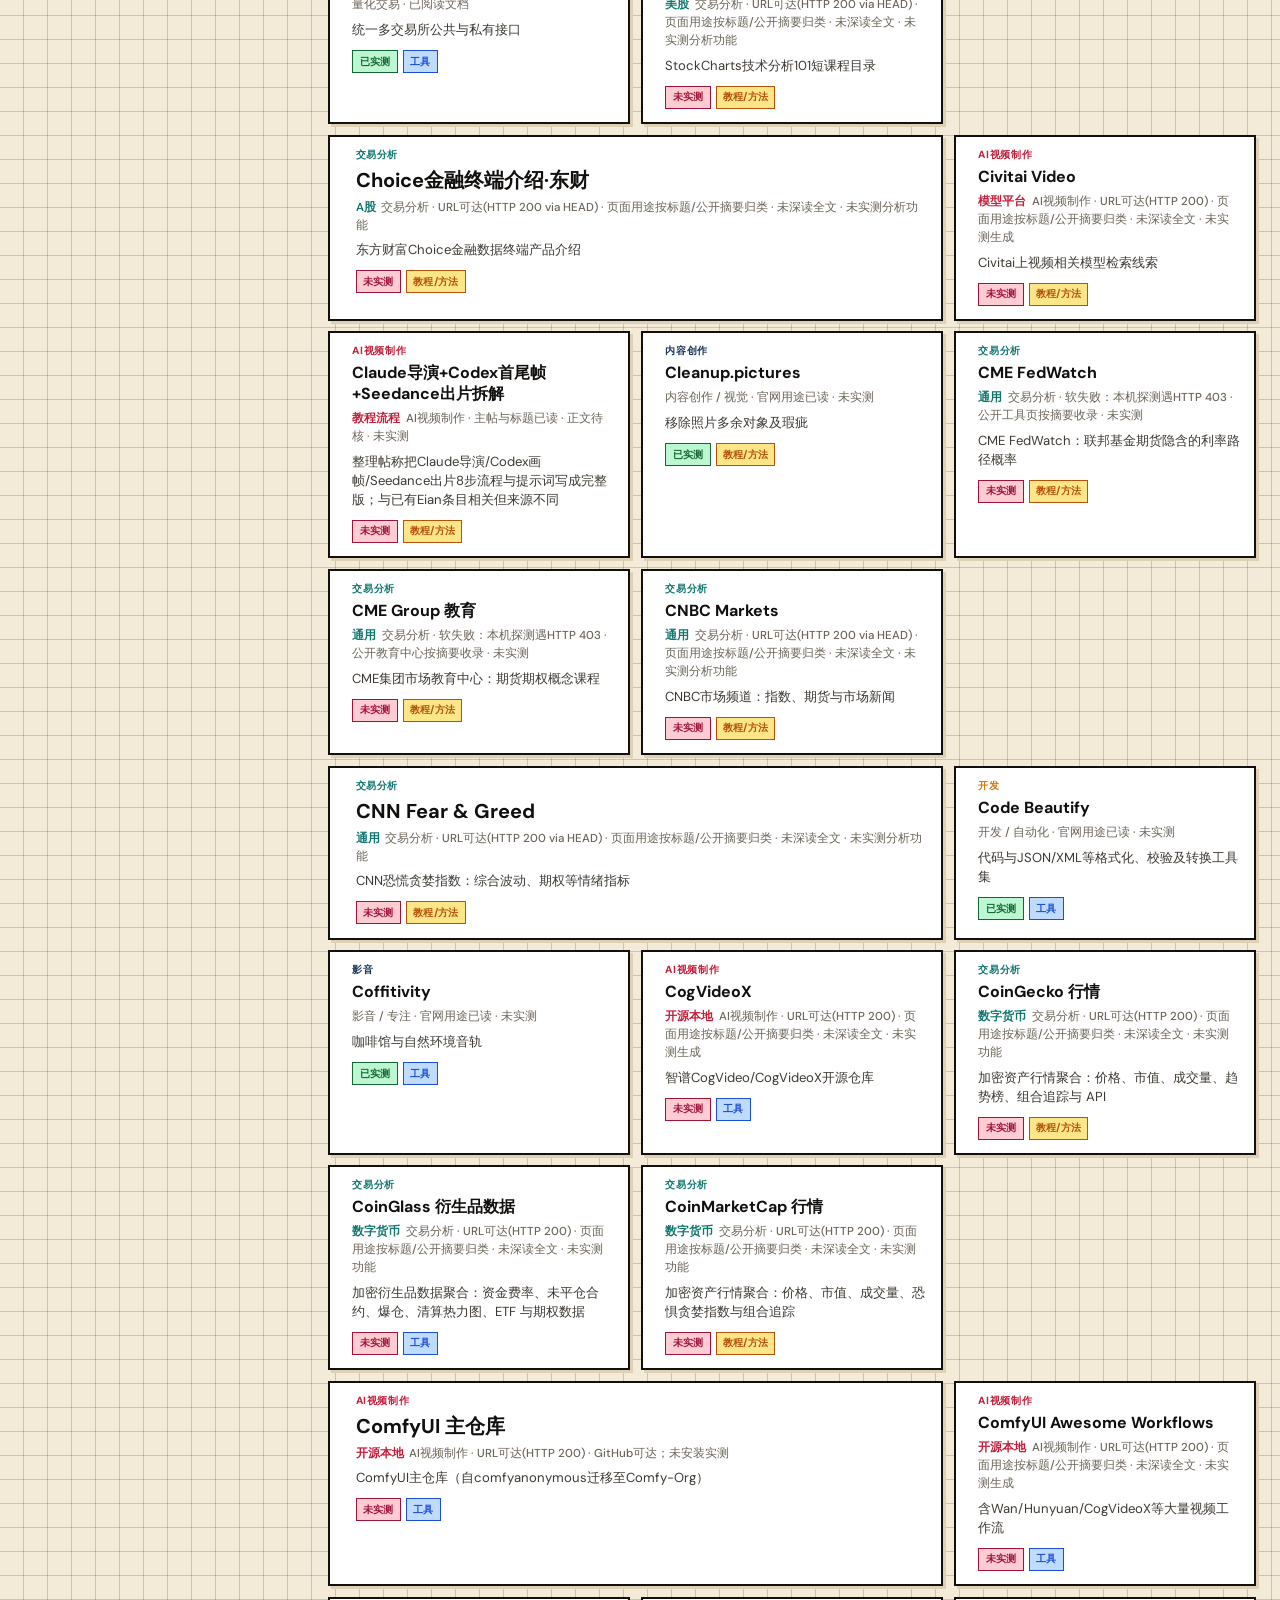
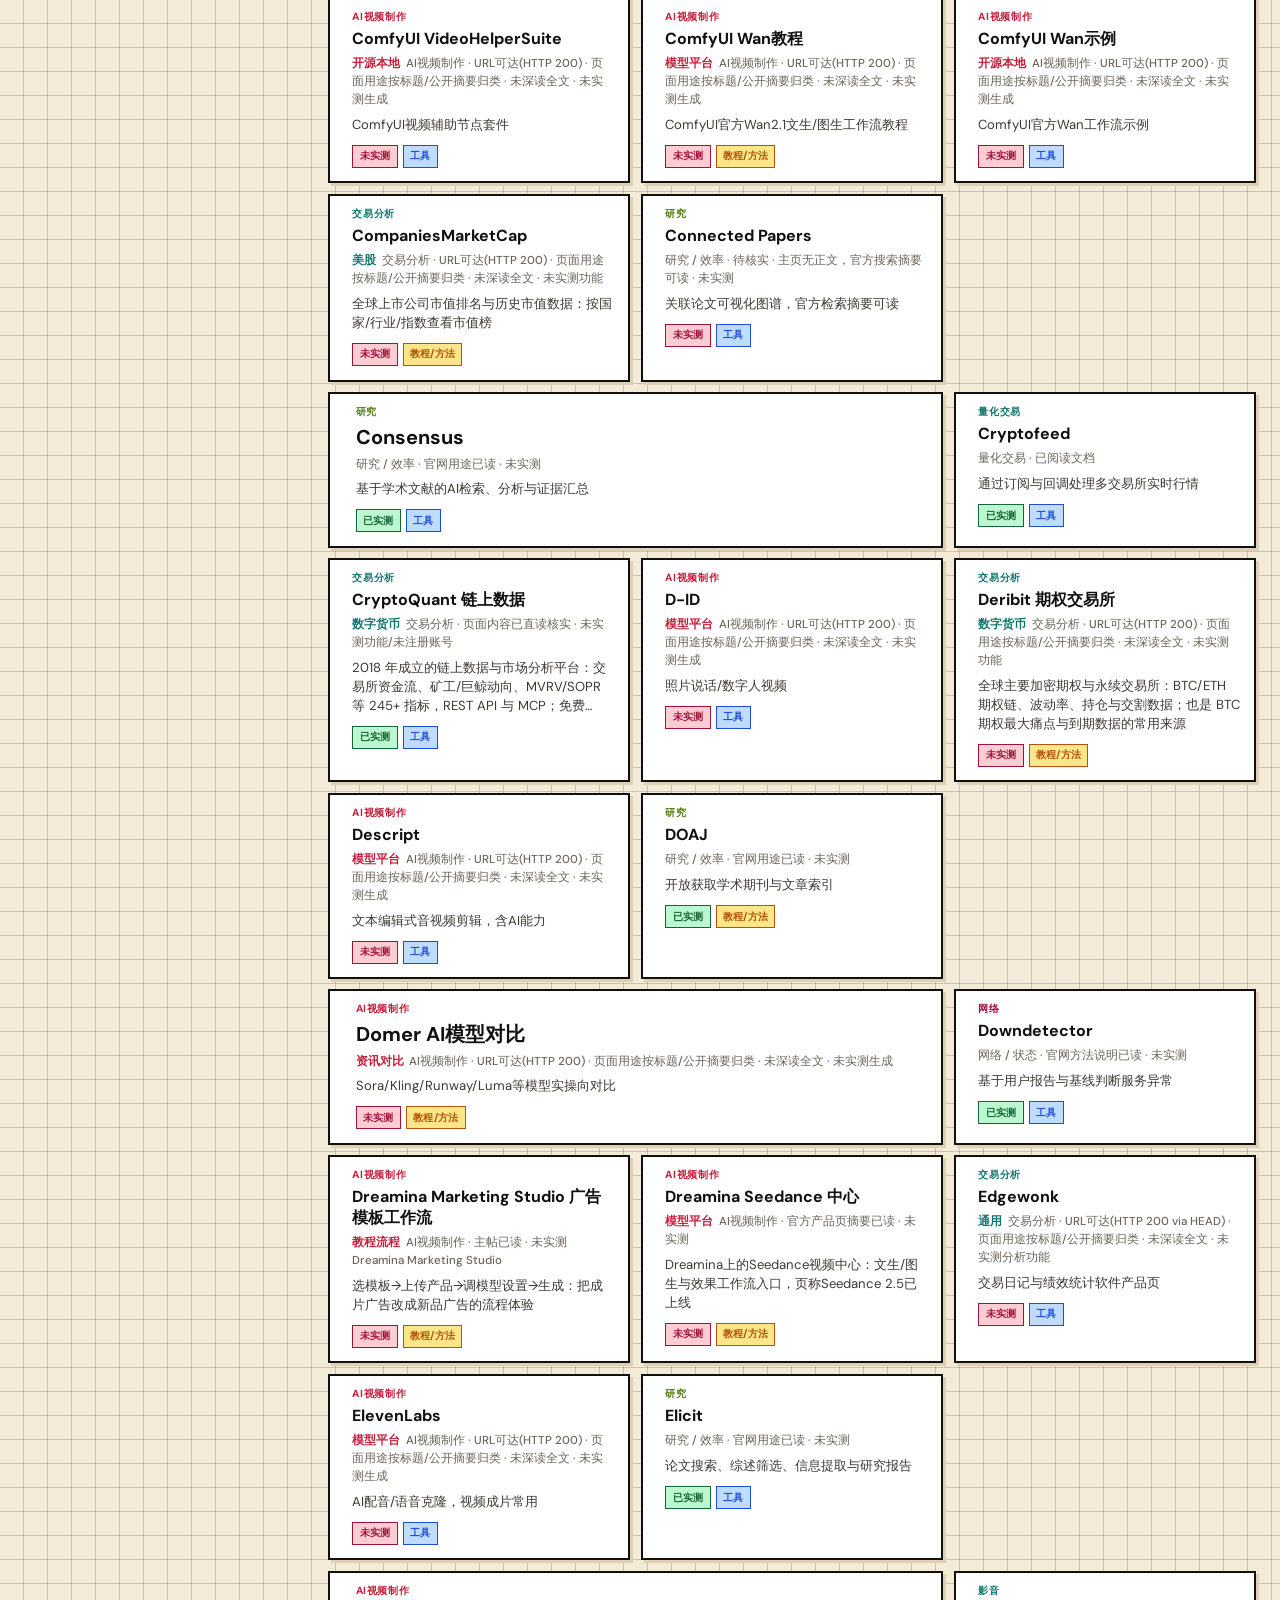
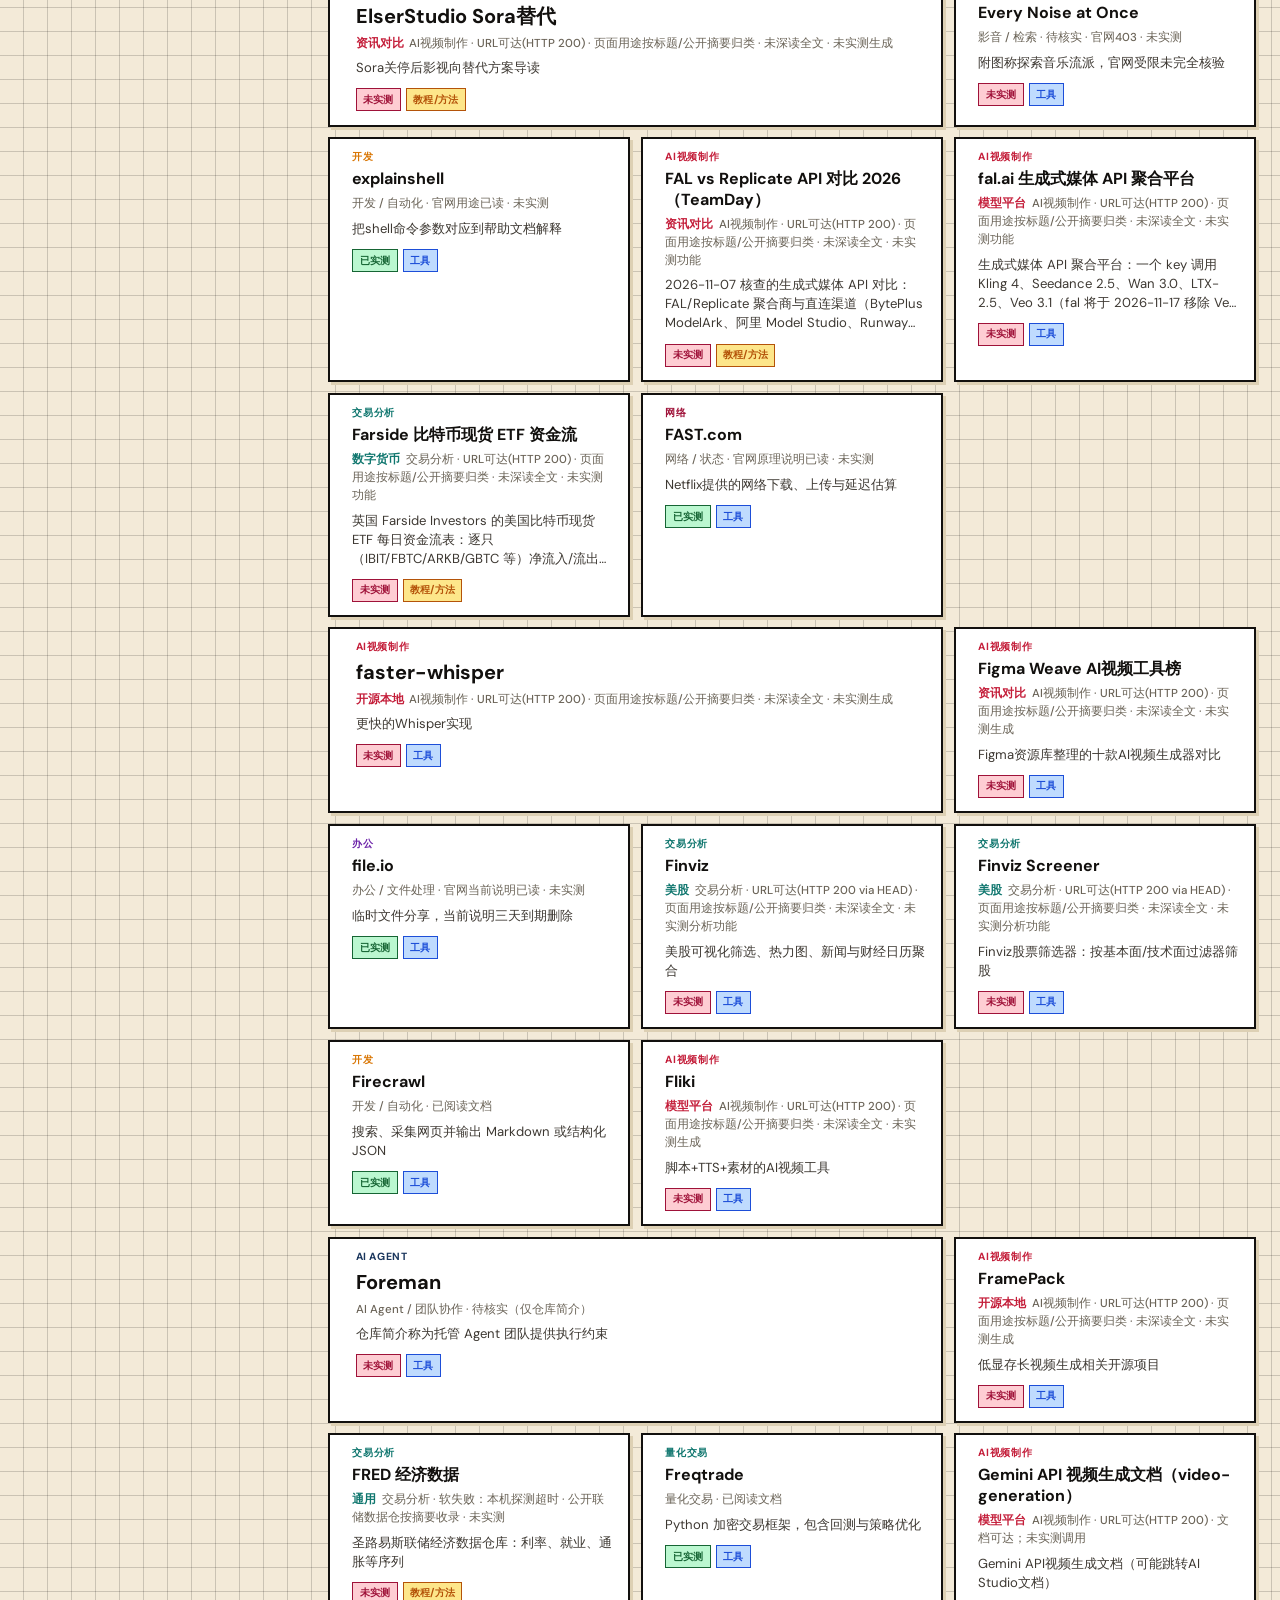
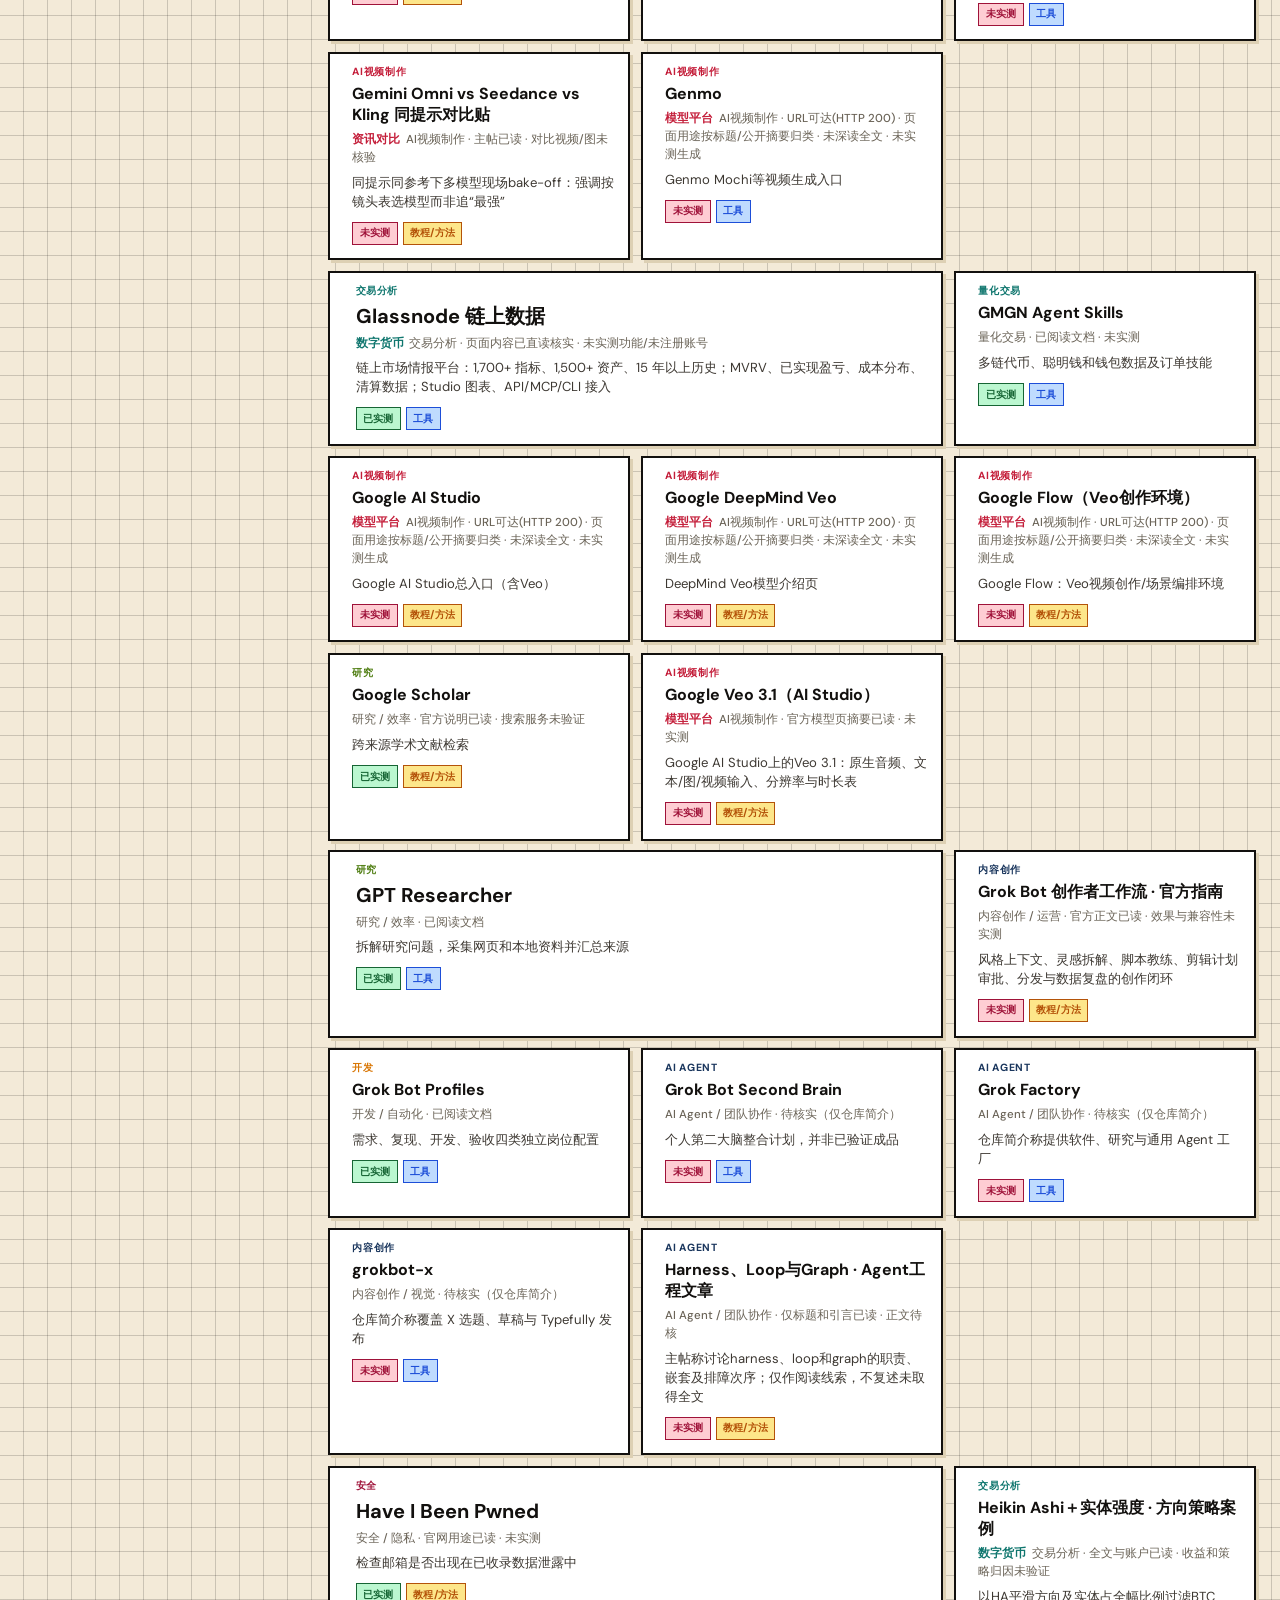
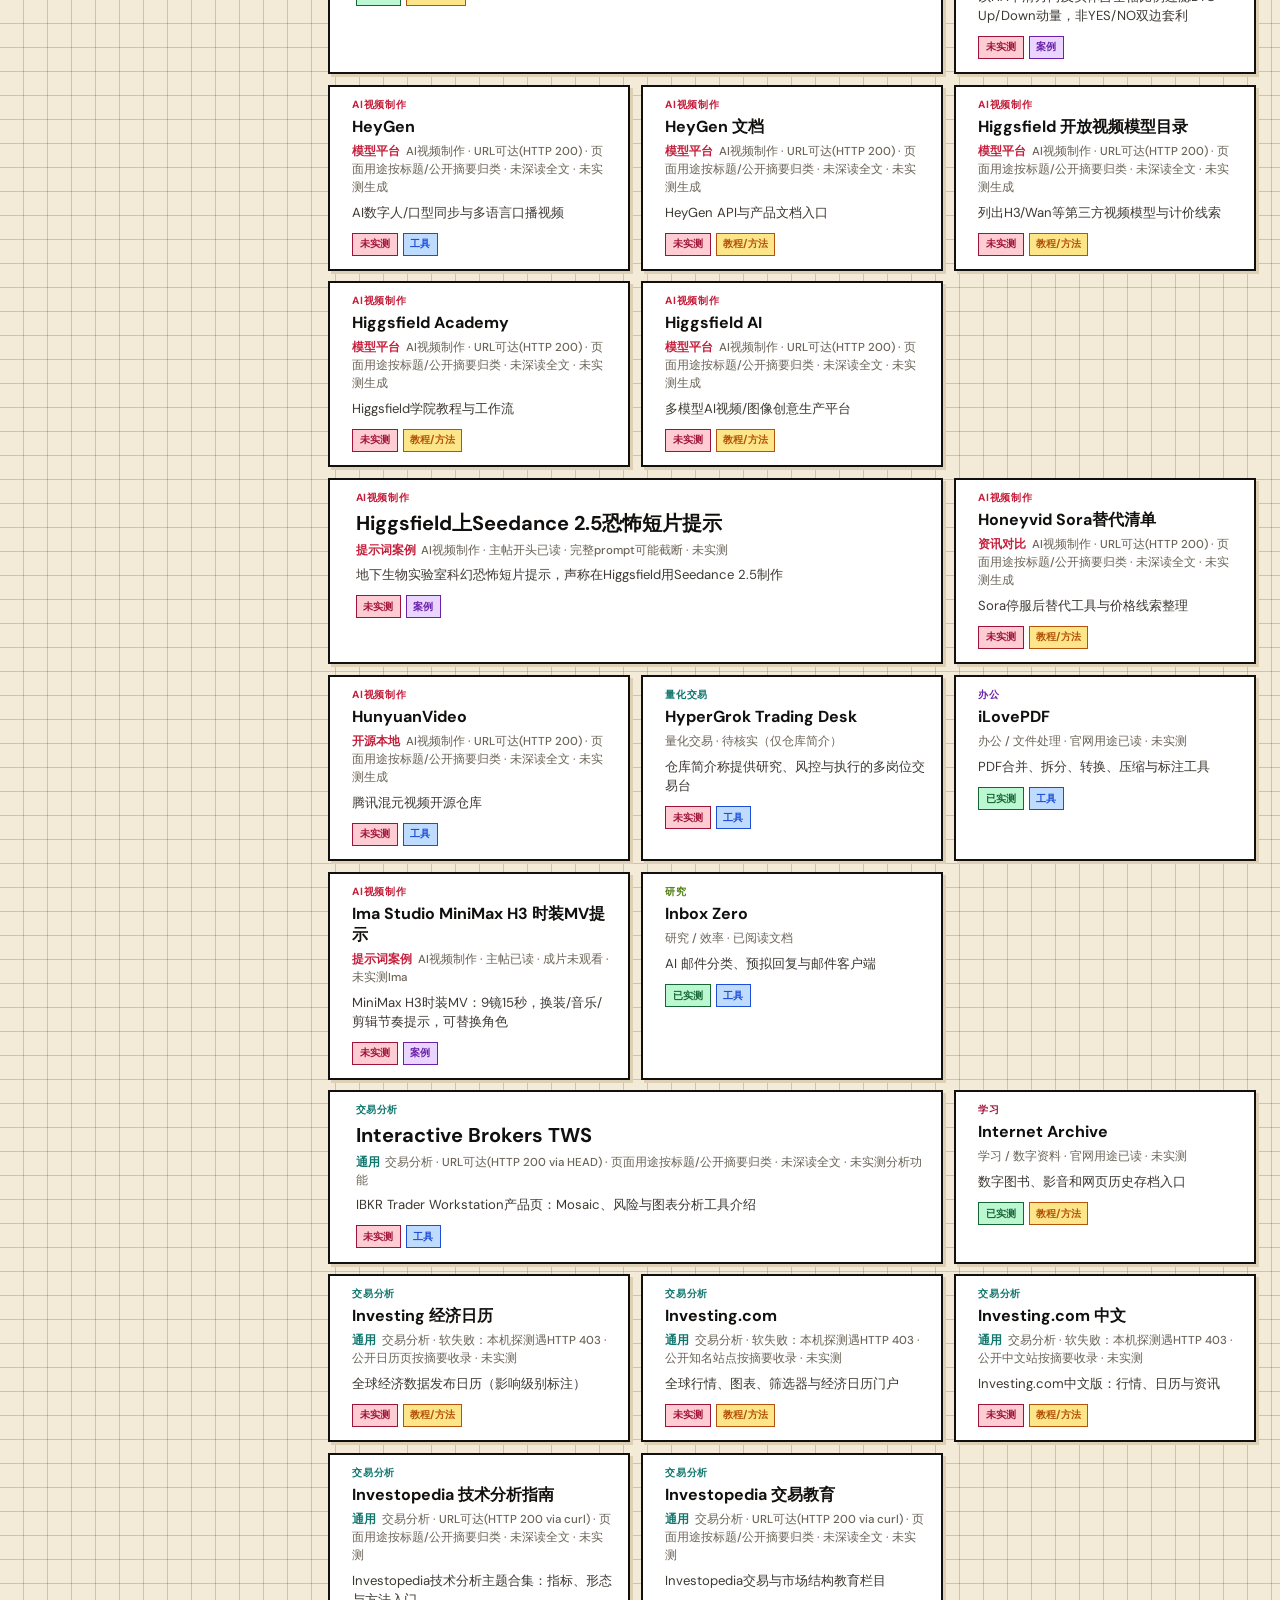
==== commit b5d14ae0: "Add motion-prompt editorial effects for cards, filters, and drawer Apply a small set of named motion" ====
--- a/index.html
+++ b/index.html
@@ -19,13 +19,13 @@
       <div class="masthead-copy">
         <div class="masthead-meta">
           <span class="issue-mark">RESOURCE DESK · 编辑部</span>
-          <div class="meta-bar" id="metaBar" aria-live="polite"></div>
+          <div class="meta-bar motion-stagger-in" id="metaBar" aria-live="polite"></div>
         </div>
         <h1 class="masthead-title">
-          <span class="title-line">Sanford</span>
-          <span class="title-line title-heavy">资源工具导航</span>
+          <span class="motion-mask-wrap"><span class="title-line motion-mask-line">Sanford</span></span>
+          <span class="motion-mask-wrap"><span class="title-line title-heavy motion-mask-line">资源工具导航</span></span>
         </h1>
-        <p class="masthead-deck">精选资源导航 · 搜索与筛选 · 附核实说明与来源链接</p>
+        <p class="masthead-deck motion-stagger-in">精选资源导航 · 搜索与筛选 · 附核实说明与来源链接</p>
       </div>
       <div class="masthead-stats" aria-hidden="true">
         <span class="stat-block">125<br><small>条目</small></span>
@@ -34,7 +34,7 @@
     </div>
   </header>
 
-  <aside class="editors-note" role="note">
+  <aside class="editors-note motion-stagger-in" role="note">
     <span class="note-label">编者注</span>
   <p>
     除非条目标注 <span class="pill pill-ok">已实测</span>，否则仅为文档/帖子阅读与线索整理，未在此站运行时验证。
@@ -139,6 +139,7 @@
     <p><a href="https://sanford2020.github.io/resource-nav/" rel="noopener">https://sanford2020.github.io/resource-nav/</a></p>
   </footer>
 
+  <script src="motion.js" defer></script>
   <script src="app.js" defer></script>
 </body>
 </html>
--- a/styles.css
+++ b/styles.css
@@ -29,6 +29,9 @@
   --font-sans: "DM Sans", "PingFang SC", "Noto Sans SC", "Microsoft YaHei", system-ui, sans-serif;
   --snap: cubic-bezier(0.2, 0, 0, 1);
   --snap-in: cubic-bezier(0.4, 0, 1, 1);
+  --ease-spring: cubic-bezier(0.34, 1.12, 0.64, 1);
+  --reveal-rise: 28px;
+  --reveal-dur: 0.6s;
   --rail-w: 272px;
 }
 
@@ -150,6 +153,41 @@
 
 .title-heavy {
   margin-top: 0.1em;
+}
+
+/* motion-prompt #005 Mask reveal — masthead title */
+.motion-mask-wrap {
+  display: block;
+  overflow: hidden;
+  padding-bottom: 0.06em;
+}
+
+.motion-mask-line {
+  display: block;
+  transform: translateY(108%);
+  opacity: 0;
+  transition:
+    transform var(--reveal-dur) cubic-bezier(0.2, 0, 0, 1),
+    opacity calc(var(--reveal-dur) * 0.85) cubic-bezier(0.2, 0, 0, 1);
+}
+
+.motion-mask-line.is-revealed {
+  transform: translateY(0);
+  opacity: 1;
+}
+
+/* motion-prompt #002 Stagger — masthead / deck */
+.motion-stagger-in {
+  opacity: 0;
+  transform: translateY(12px);
+  transition:
+    opacity 0.45s var(--snap),
+    transform 0.45s var(--snap);
+}
+
+.motion-stagger-in.is-in {
+  opacity: 1;
+  transform: translateY(0);
 }
 
 .masthead-deck {
@@ -450,6 +488,23 @@
   border-color: var(--ink);
 }
 
+/* motion-prompt #061 Filter chips — active pulse */
+.chip--pulse {
+  animation: chipPulse 0.22s var(--snap);
+}
+
+@keyframes chipPulse {
+  0% {
+    transform: scale(1);
+  }
+  45% {
+    transform: scale(1.04);
+  }
+  100% {
+    transform: scale(1);
+  }
+}
+
 .category-block {
   margin-top: 0.25rem;
 }
@@ -546,6 +601,10 @@
 
 .card {
   --cat-accent: var(--accent-navy);
+  --tilt-x: 0deg;
+  --tilt-y: 0deg;
+  --glare-x: 50%;
+  --glare-y: 50%;
   position: relative;
   margin: 0;
   padding: 0;
@@ -561,28 +620,52 @@
   overflow: hidden;
   box-shadow: 3px 3px 0 var(--paper-shadow);
   transition:
-    transform 0.12s var(--snap-in),
-    box-shadow 0.12s var(--snap-in);
-  animation: tileIn 0.18s var(--snap-in) backwards;
-  animation-delay: var(--stagger, 0ms);
+    transform 0.3s var(--snap),
+    box-shadow 0.3s var(--snap);
   grid-column: span 2;
-}
-
-@keyframes tileIn {
-  from {
-    opacity: 0;
-    transform: translateX(-6px);
-  }
-  to {
-    opacity: 1;
-    transform: translateX(0);
-  }
+  will-change: transform;
+}
+
+/* motion-prompt #074 Fade-in on scroll */
+.motion-scroll-reveal {
+  opacity: 0;
+  transform: translateY(var(--reveal-rise));
+  transition:
+    opacity var(--reveal-dur) var(--snap),
+    transform var(--reveal-dur) var(--snap);
+}
+
+.motion-scroll-reveal.is-visible {
+  opacity: 1;
+  transform: translateY(0);
+}
+
+/* motion-prompt #081 Hover lift + #153 3D tilt (subtle) */
+.card::after {
+  content: "";
+  position: absolute;
+  inset: 0;
+  pointer-events: none;
+  opacity: 0;
+  background: radial-gradient(
+    circle at var(--glare-x) var(--glare-y),
+    rgba(255, 255, 255, 0.35) 0%,
+    transparent 55%
+  );
+  transition: opacity 0.35s var(--snap);
+}
+
+.card--tilt-active::after {
+  opacity: 1;
 }
 
 .card:hover,
 .card:focus-visible {
-  transform: translate(-2px, -2px);
-  box-shadow: 5px 5px 0 var(--cat-accent);
+  transform: translate(-2px, -8px)
+    perspective(720px)
+    rotateX(var(--tilt-x))
+    rotateY(var(--tilt-y));
+  box-shadow: 6px 12px 0 var(--paper-shadow), 4px 4px 0 var(--cat-accent);
   outline: none;
 }
 
@@ -728,7 +811,7 @@
   inset: 0;
   background: rgba(18, 16, 14, 0.55);
   opacity: 0;
-  transition: opacity 0.15s var(--snap);
+  transition: opacity 0.28s var(--snap);
 }
 
 .detail-drawer.is-open .drawer-backdrop {
@@ -745,7 +828,7 @@
   display: flex;
   flex-direction: column;
   transform: translateX(100%);
-  transition: transform 0.18s var(--snap-in);
+  transition: transform 0.4s var(--ease-spring);
   overflow: hidden;
 }
 
@@ -889,6 +972,90 @@
   background: #fff;
   font-weight: 500;
   color: var(--ink-muted);
+  animation: emptyFade 0.35s var(--snap);
+}
+
+@keyframes emptyFade {
+  from {
+    opacity: 0;
+    transform: translateY(6px);
+  }
+  to {
+    opacity: 1;
+    transform: translateY(0);
+  }
+}
+
+/* motion-prompt #069 Skeleton screen */
+.skeleton-grid {
+  display: grid;
+  grid-template-columns: repeat(6, 1fr);
+  gap: 0.65rem;
+}
+
+.skeleton-card {
+  position: relative;
+  grid-column: span 2;
+  min-height: 9.5rem;
+  border: 2px solid var(--rule-light);
+  background: color-mix(in srgb, var(--paper-deep) 72%, #fff);
+  display: grid;
+  grid-template-columns: 0.55rem 1fr;
+  overflow: hidden;
+}
+
+.skeleton-card--wide {
+  grid-column: span 4;
+}
+
+.skeleton-stripe {
+  grid-row: 1 / -1;
+  background: var(--rule-light);
+}
+
+.skeleton-body {
+  padding: 0.85rem;
+  display: flex;
+  flex-direction: column;
+  gap: 0.45rem;
+}
+
+.skeleton-line {
+  height: 0.55rem;
+  border-radius: 1px;
+  background: color-mix(in srgb, var(--ink-muted) 22%, var(--paper-deep));
+}
+
+.skeleton-line--short {
+  width: 38%;
+}
+
+.skeleton-line--title {
+  height: 0.75rem;
+  width: 72%;
+}
+
+.skeleton-shine {
+  position: absolute;
+  inset: 0;
+  background: linear-gradient(
+    105deg,
+    transparent 38%,
+    rgba(255, 255, 255, 0.55) 50%,
+    transparent 62%
+  );
+  transform: translateX(-120%);
+  animation: skeletonShine 0.9s ease-in-out infinite;
+}
+
+@keyframes skeletonShine {
+  to {
+    transform: translateX(120%);
+  }
+}
+
+.result-count.is-updating {
+  color: var(--accent-navy);
 }
 
 @media (max-width: 960px) {
@@ -967,8 +1134,36 @@
     scroll-behavior: auto;
   }
 
+  .motion-mask-line,
+  .motion-stagger-in,
+  .motion-scroll-reveal {
+    opacity: 1 !important;
+    transform: none !important;
+  }
+
   .card:hover,
   .card:focus-visible {
     transform: none;
   }
-}
+
+  .skeleton-shine {
+    animation: none;
+  }
+}
+
+@media (max-width: 960px) {
+  .skeleton-grid {
+    grid-template-columns: repeat(2, 1fr);
+  }
+
+  .skeleton-card,
+  .skeleton-card--wide {
+    grid-column: span 1;
+  }
+}
+
+@media (max-width: 520px) {
+  .skeleton-grid {
+    grid-template-columns: 1fr;
+  }
+}
